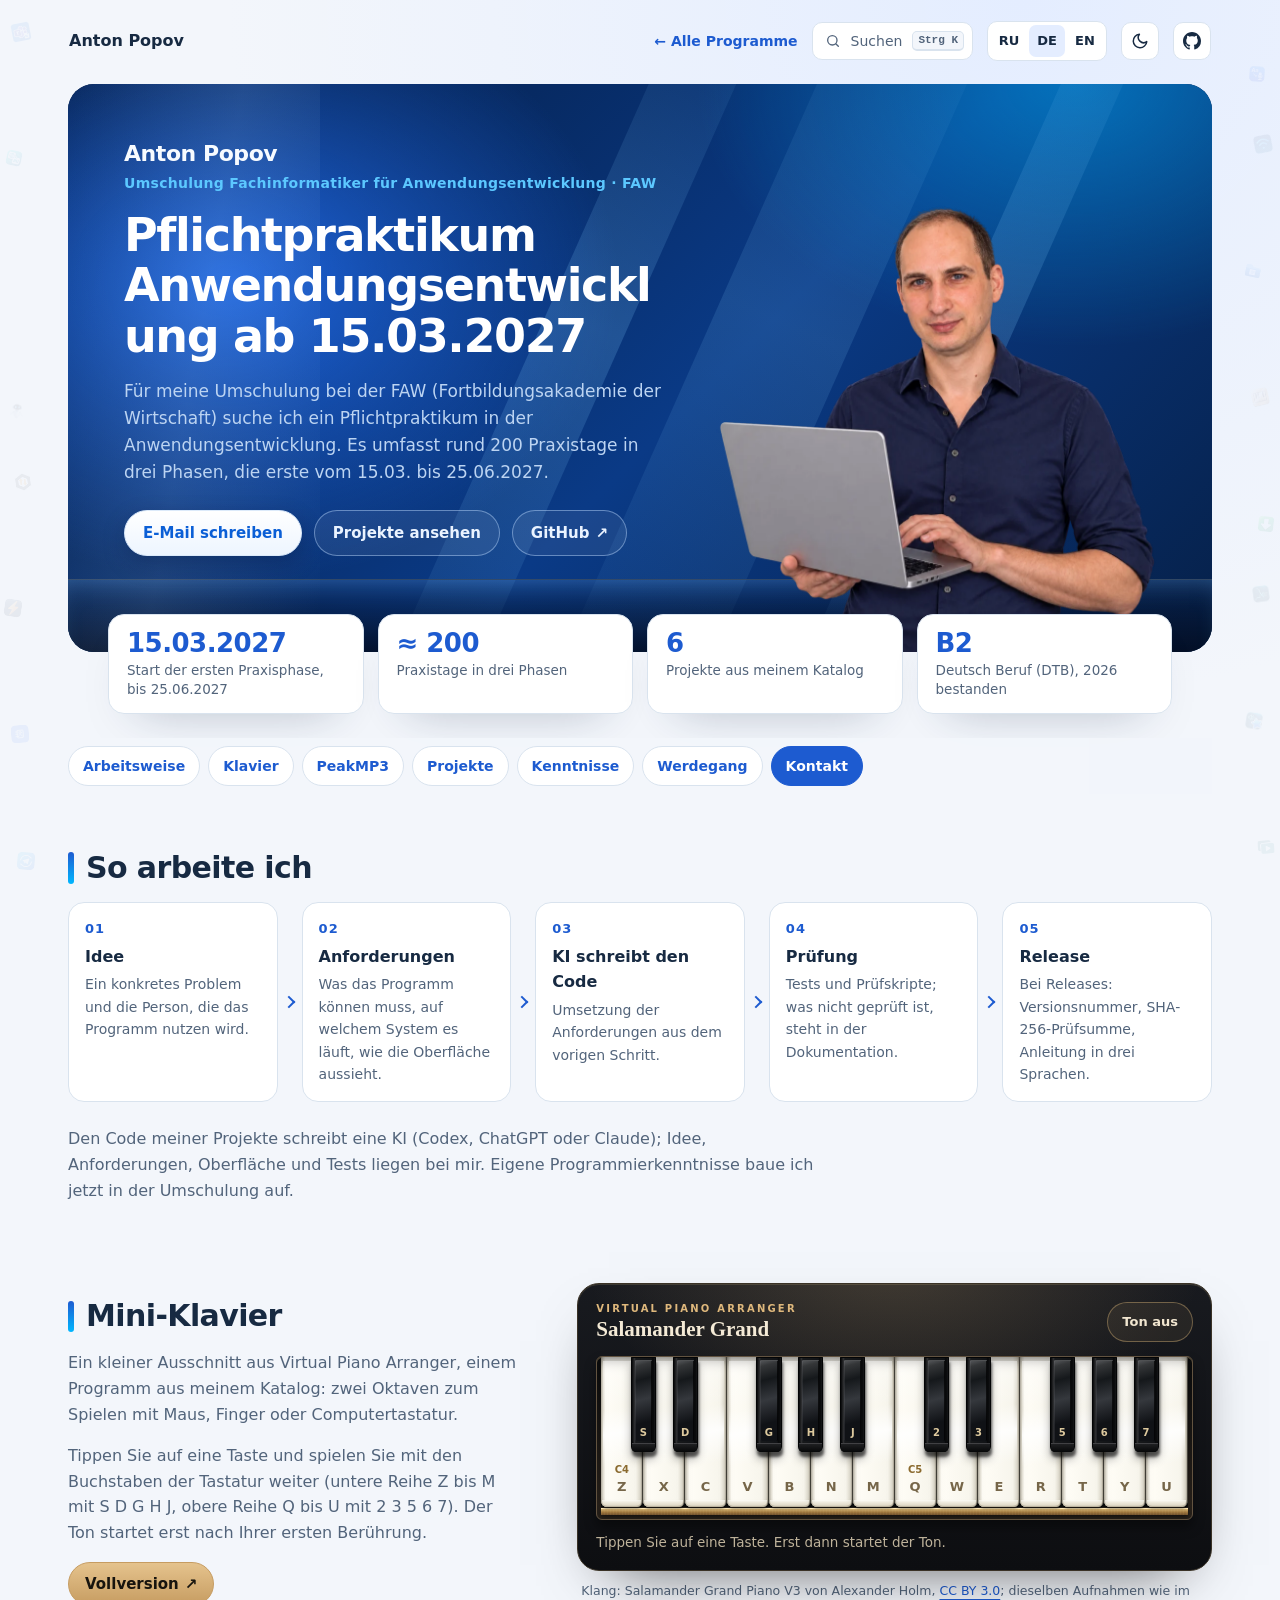
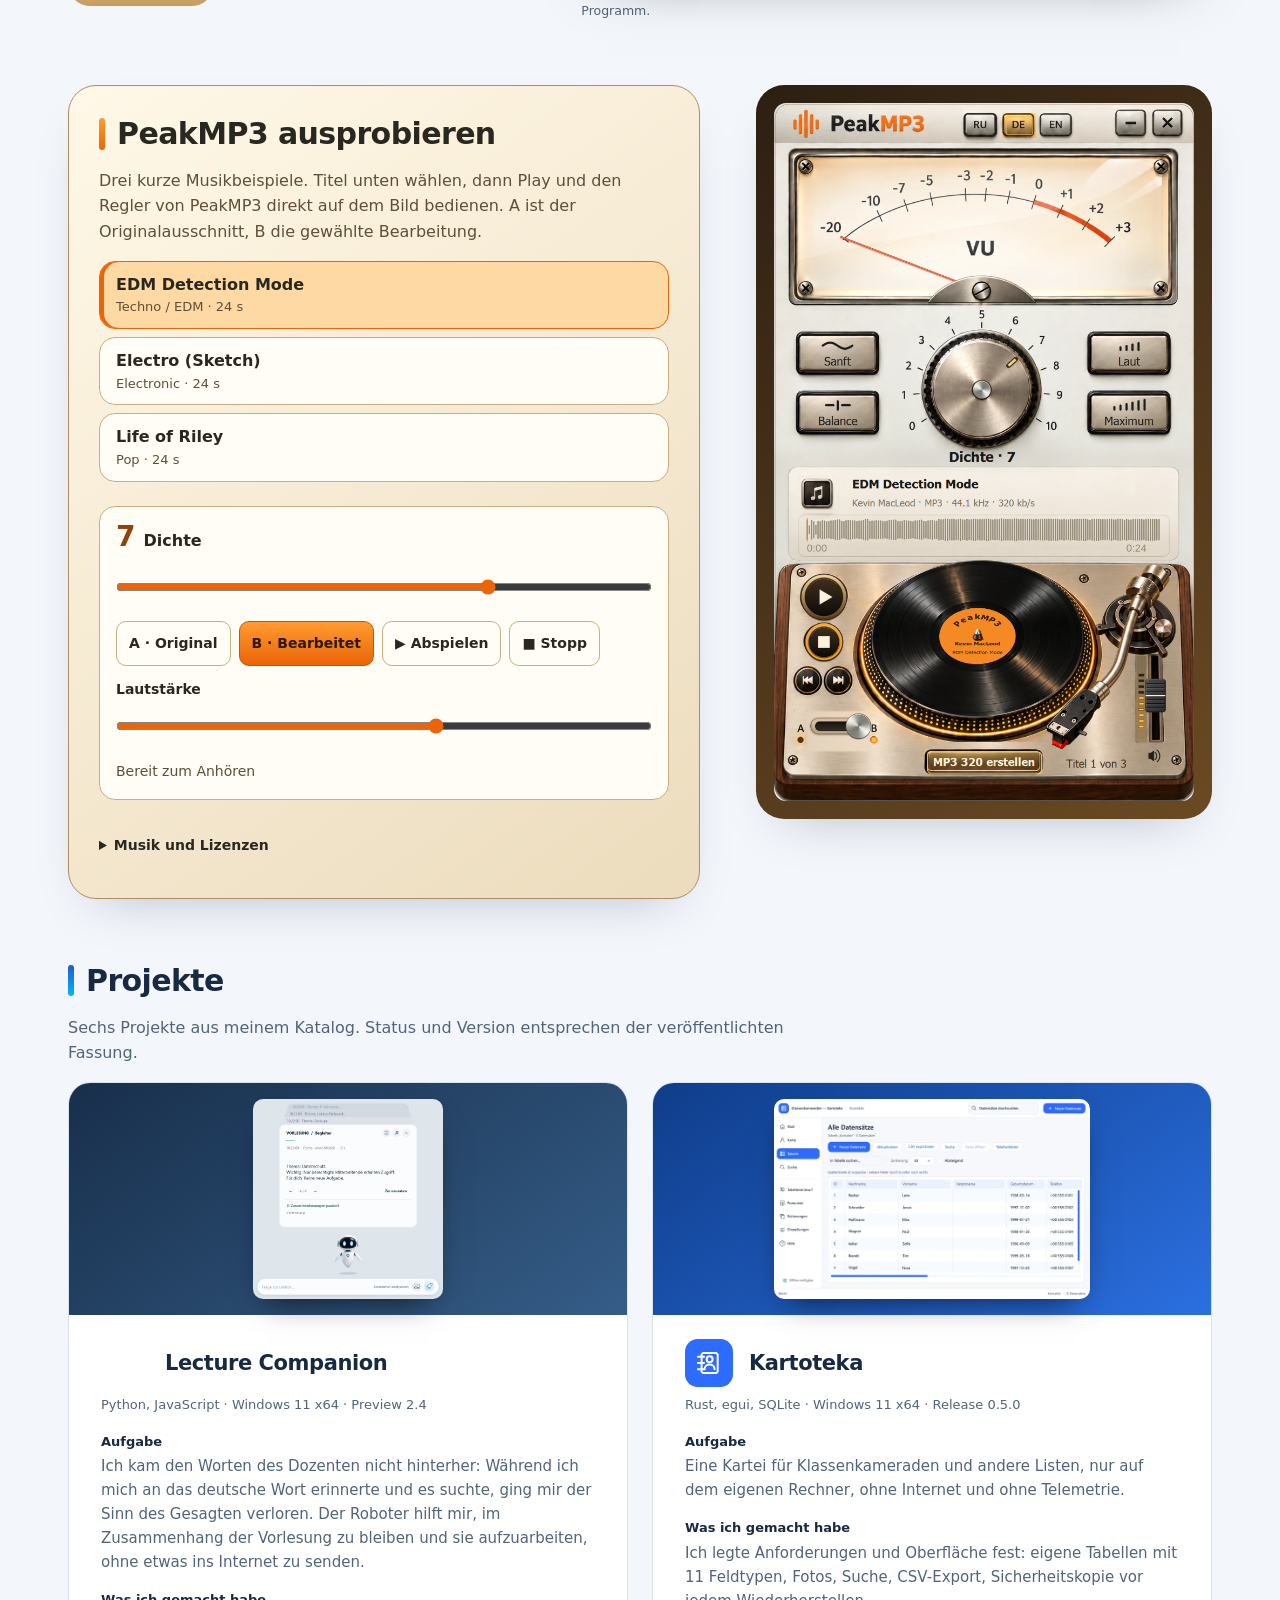
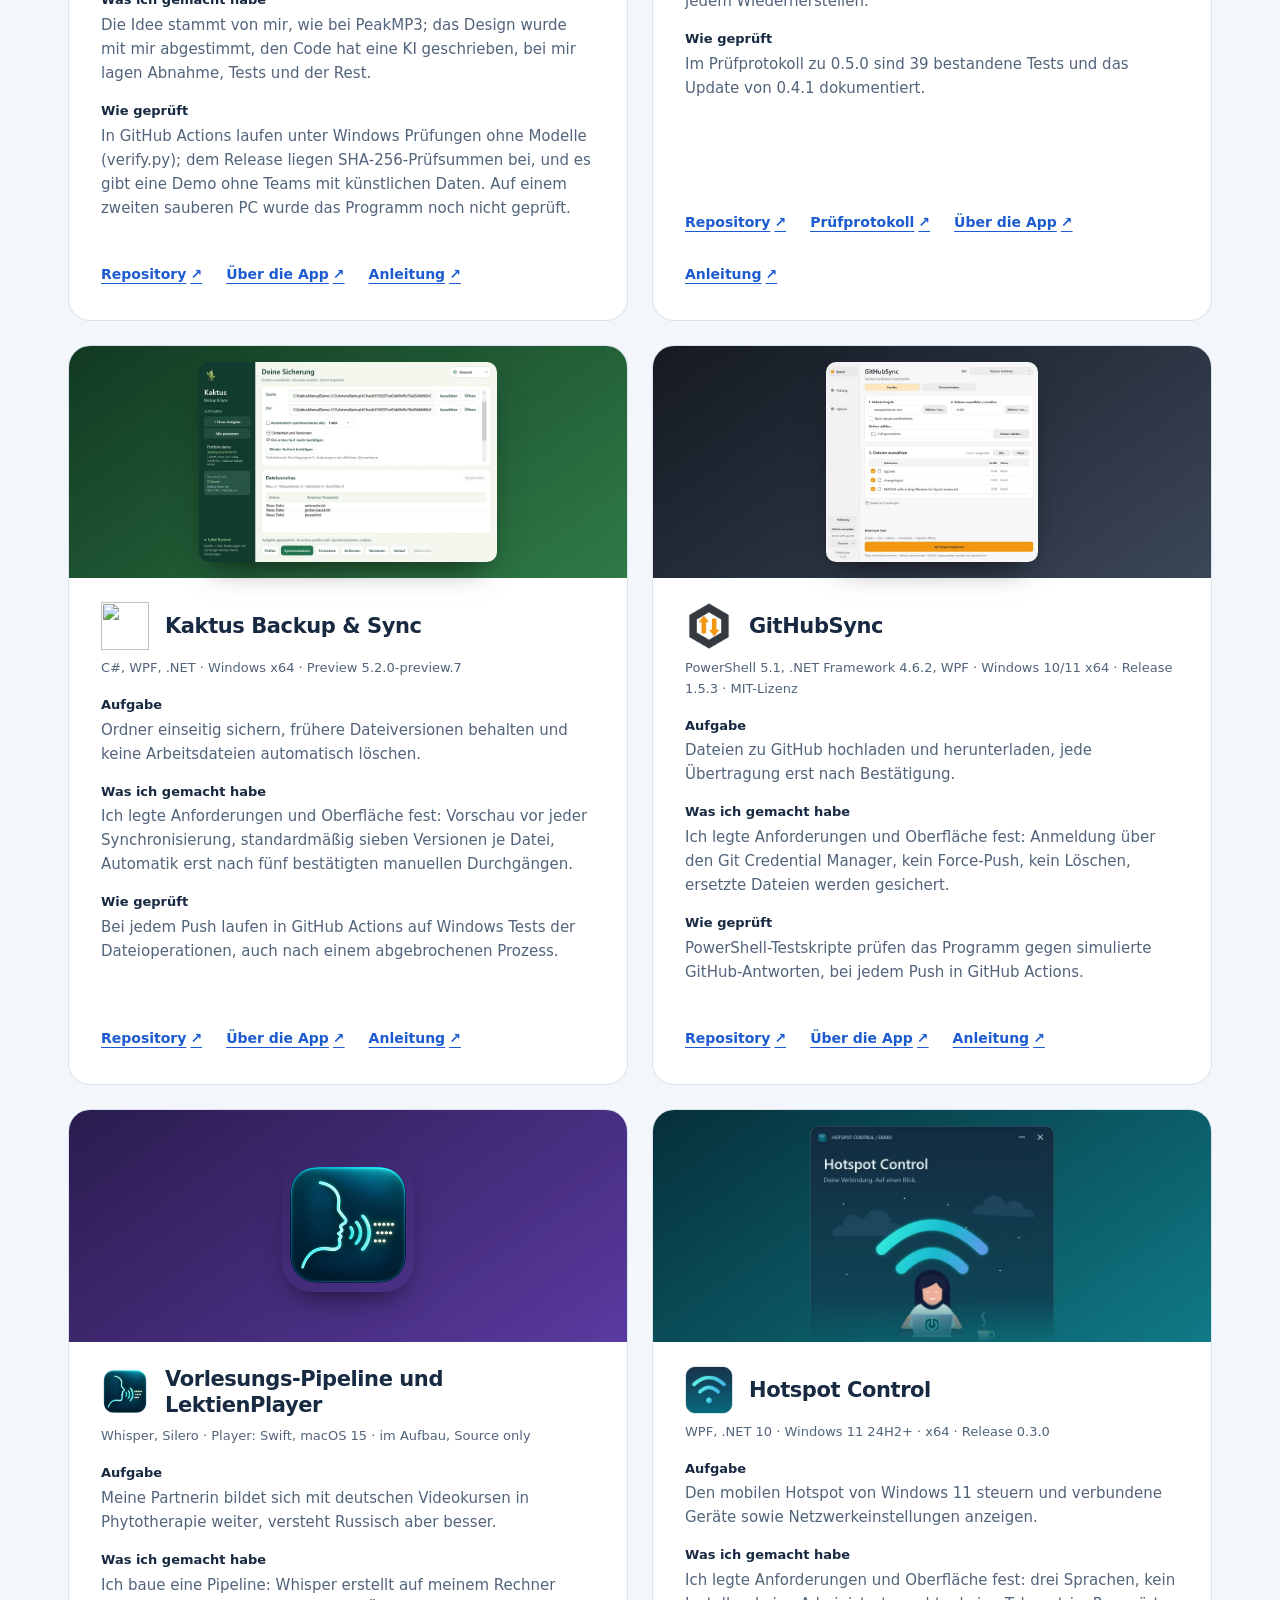
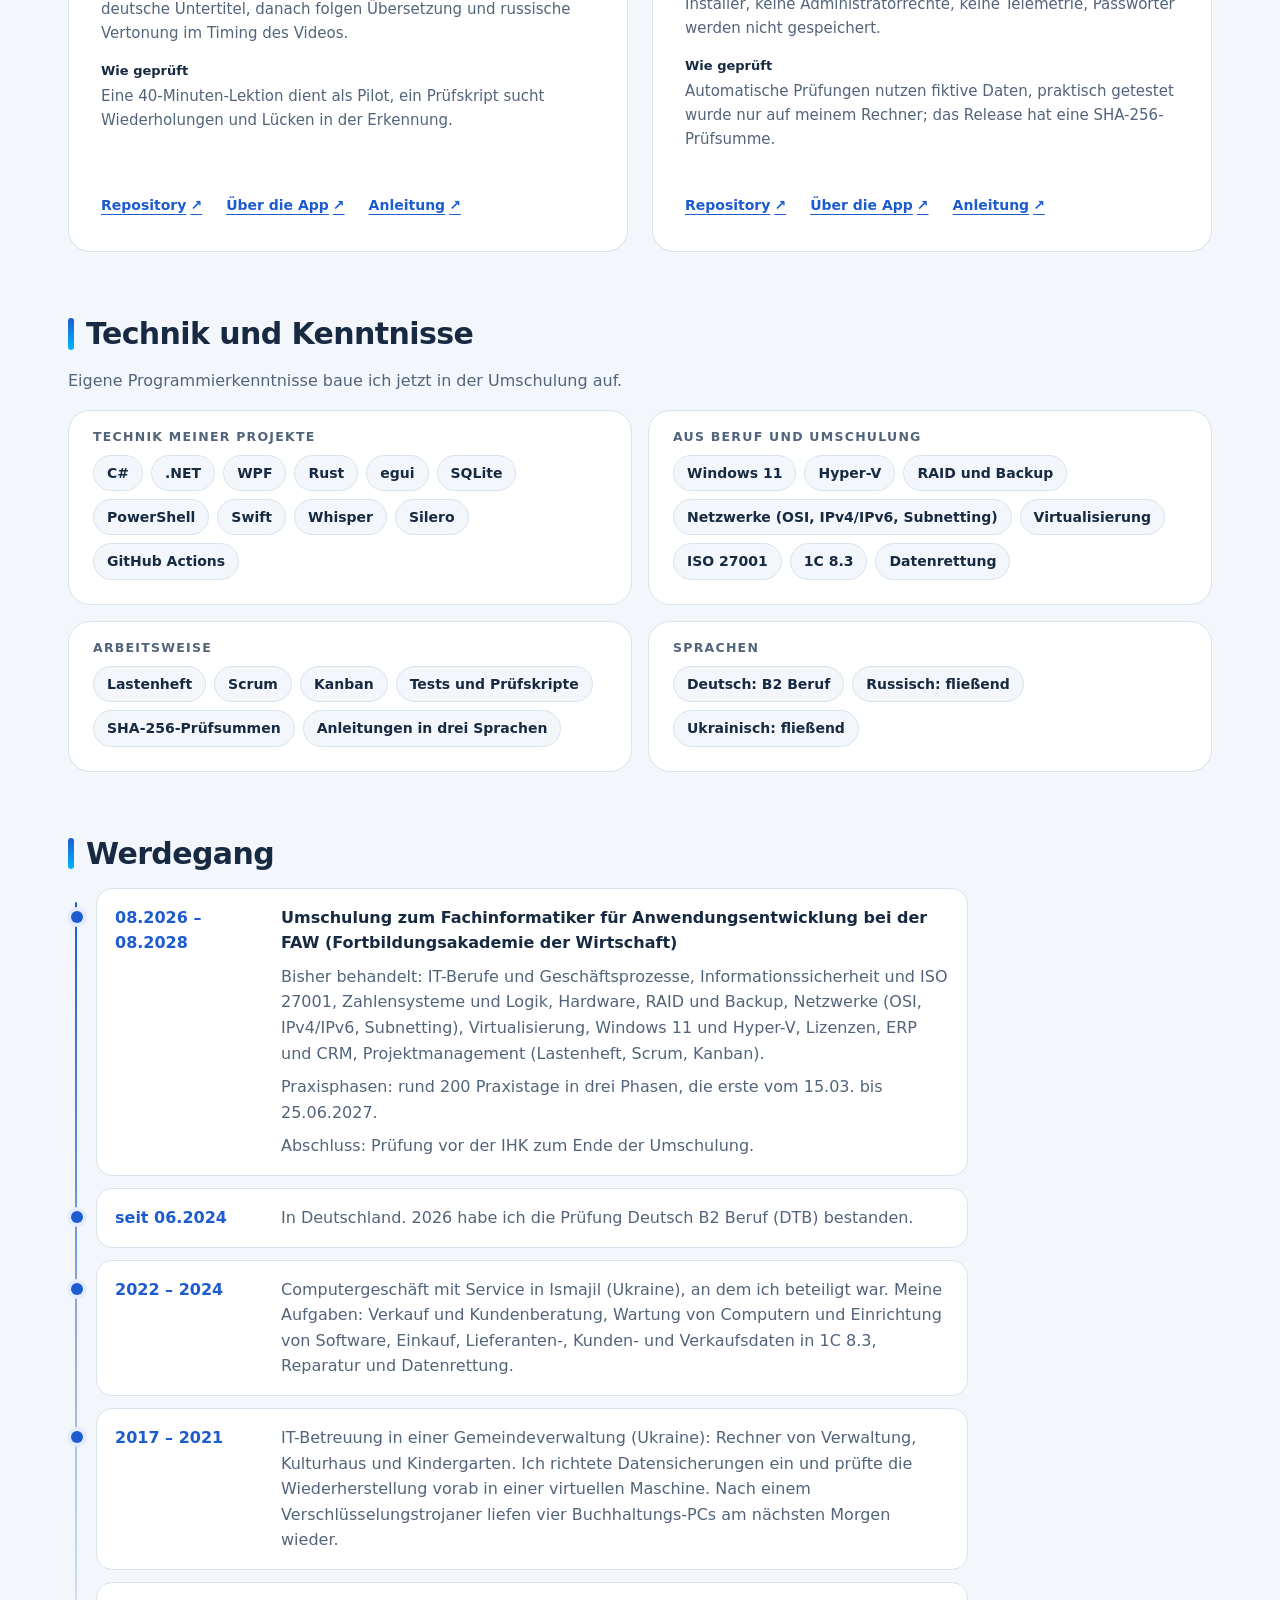
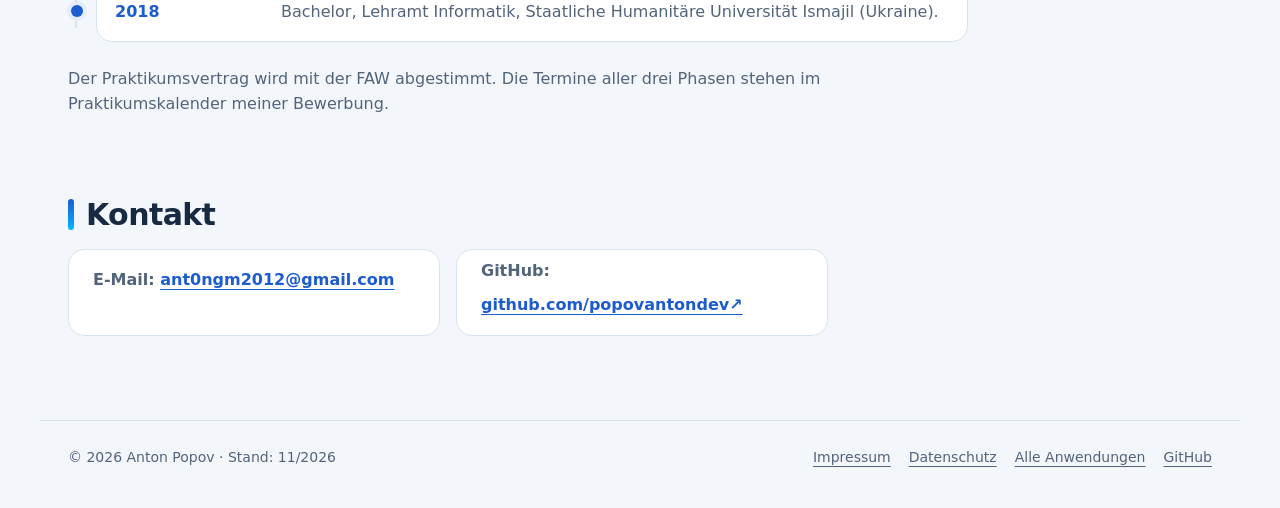
==== about-de.html @ f8d5a759 "about: PeakMP3 demo exports the current clip, corners match the window Create MP3 downloads the proc" ====
<!doctype html>
<html lang="de">
<head>
<meta charset="utf-8">
<meta name="viewport" content="width=device-width,initial-scale=1">
<meta name="robots" content="noindex, nofollow">
<meta name="description" content="Anton Popov, Umschulung zum Fachinformatiker für Anwendungsentwicklung bei der FAW. Pflichtpraktikum ab 15.03.2027 gesucht. Arbeitsweise, sechs Projekte, Werdegang und Kontakt.">
<meta name="theme-color" content="#f3f6fb" media="(prefers-color-scheme: light)">
<meta name="theme-color" content="#0c131b" media="(prefers-color-scheme: dark)">
<title>Anton Popov — Über mich</title>
<script src="assets/kit/kit-theme.js"></script>
<link rel="stylesheet" href="assets/kit/kit.css?v=2026.11.06-2">
<link rel="stylesheet" href="assets/about.css?v=ab-2026.11.06-5">
<link rel="stylesheet" href="assets/about-piano/piano.css?v=ab-2026.11.06-1">
<script src="assets/kit/programs.js?v=2026.11.06-2" defer></script>
<script src="assets/kit/kit.js?v=2026.11.06-2" defer></script>
</head>
<body class="ppk-page">
<a class="ppk-skip" href="#main">Zum Inhalt</a>
<div class="ppk-nav-wrap" id="ppk-nav-wrap">
  <nav class="ppk-nav" aria-label="Hauptnavigation">
    <a class="ppk-brand" href="about-de.html"><span>Anton Popov</span></a>
    <span class="ppk-spacer"></span>
    <a class="ppk-back" href="index.html">← Alle Programme</a>
    <button class="ppk-search-btn" type="button" data-ppk-open-search aria-label="Programme durchsuchen"><span>Suchen</span><kbd>Strg K</kbd></button>
    <div class="ppk-langs"><a href="about-ru.html" lang="ru" hreflang="ru">RU</a><a href="about-de.html" lang="de" hreflang="de" aria-current="page">DE</a><a href="about.html" lang="en" hreflang="en">EN</a></div>
    <button class="ppk-icon-btn ppk-theme-btn" type="button" data-ppk-theme aria-label="Farbschema wechseln"></button>
    <a class="ppk-icon-btn ppk-gh-btn" href="https://github.com/popovantondev" aria-label="GitHub"></a>
  </nav>
</div>

<main class="ppk-shell" id="main">
<section class="ab-hero" id="top">
  <div class="ab-scene" aria-hidden="true"><i class="ab-ray ab-ray-1"></i><i class="ab-ray ab-ray-2"></i><i class="ab-ray ab-ray-3"></i><i class="ab-glass"></i></div>
  <div class="ab-hero-grid">
    <div class="ab-hero-copy">
      <p class="ab-name">Anton Popov</p>
      <p class="ab-role">Umschulung Fachinformatiker für Anwendungsentwicklung · FAW</p>
      <h1>Pflichtpraktikum Anwendungsentwicklung ab 15.03.2027</h1>
      <p class="ab-lead">Für meine Umschulung bei der FAW (Fortbildungsakademie der Wirtschaft) suche ich ein Pflichtpraktikum in der Anwendungsentwicklung. Es umfasst rund 200 Praxistage in drei Phasen, die erste vom 15.03. bis 25.06.2027.</p>
      <div class="ab-actions">
        <a class="ab-btn ab-btn-primary" href="mailto:ant0ngm2012@gmail.com">E-Mail schreiben</a>
        <a class="ab-btn ab-btn-ghost" href="#projects">Projekte ansehen</a>
        <a class="ab-btn ab-btn-ghost" href="https://github.com/popovantondev">GitHub <span aria-hidden="true">↗</span></a>
      </div>
    </div>
    <img class="ab-portrait" src="assets/about/portrait-cutout.webp" width="900" height="916" decoding="async" alt="Anton Popov mit Laptop in der Hand">
  </div>
</section>

<ul class="ab-facts ppk-reveal" aria-label="Auf einen Blick"><li><b>15.03.2027</b><span>Start der ersten Praxisphase, bis 25.06.2027</span></li><li><b>≈ 200</b><span>Praxistage in drei Phasen</span></li><li><b>6</b><span>Projekte aus meinem Katalog</span></li><li><b>B2</b><span>Deutsch Beruf (DTB), 2026 bestanden</span></li></ul>
<nav class="ab-jump" aria-label="Auf dieser Seite"><a href="#how">Arbeitsweise</a><a href="#piano">Klavier</a><a href="#demo">PeakMP3</a><a href="#projects">Projekte</a><a href="#skills">Kenntnisse</a><a href="#path">Werdegang</a><a href="#contact">Kontakt</a></nav>

<section class="block ppk-reveal" id="how">
  <h2>So arbeite ich</h2>
  <ol class="flow">
    <li class="flow-step"><strong>Idee</strong><span>Ein konkretes Problem und die Person, die das Programm nutzen wird.</span></li><li class="flow-step"><strong>Anforderungen</strong><span>Was das Programm können muss, auf welchem System es läuft, wie die Oberfläche aussieht.</span></li><li class="flow-step"><strong>KI schreibt den Code</strong><span>Umsetzung der Anforderungen aus dem vorigen Schritt.</span></li><li class="flow-step"><strong>Prüfung</strong><span>Tests und Prüfskripte; was nicht geprüft ist, steht in der Dokumentation.</span></li><li class="flow-step"><strong>Release</strong><span>Bei Releases: Versionsnummer, SHA-256-Prüfsumme, Anleitung in drei Sprachen.</span></li>
  </ol>
  <p>Den Code meiner Projekte schreibt eine KI (Codex, ChatGPT oder Claude); Idee, Anforderungen, Oberfläche und Tests liegen bei mir. Eigene Programmierkenntnisse baue ich jetzt in der Umschulung auf.</p>
</section>

<section class="block ab-piano ppk-reveal" id="piano" data-lang="de">
  <div class="ab-piano-copy">
    <h2>Mini-Klavier</h2>
    <p>Ein kleiner Ausschnitt aus Virtual Piano Arranger, einem Programm aus meinem Katalog: zwei Oktaven zum Spielen mit Maus, Finger oder Computertastatur.</p>
    <p class="pk-hint">Tippen Sie auf eine Taste und spielen Sie mit den Buchstaben der Tastatur weiter (untere Reihe Z bis M mit S D G H J, obere Reihe Q bis U mit 2 3 5 6 7). Der Ton startet erst nach Ihrer ersten Berührung.</p>
    <a class="pk-link" href="https://popovantondev.github.io/VirtualPianoArranger/play-de.html">Vollversion <span aria-hidden="true">↗</span></a>
  </div>
  <div class="ab-piano-stage">
    <div class="pk-studio">
      <div class="pk-head">
        <div class="pk-titles"><span class="pk-eyebrow">Virtual Piano Arranger</span><span class="pk-name">Salamander Grand</span></div>
        <div class="pk-tools"><span class="pk-tag">Tastatur aktiv</span><button class="pk-mute" type="button" >Ton aus</button></div>
      </div>
      <div class="pk-bed" id="mini-piano"><img class="pk-static" src="assets/about-piano/piano-static.svg" width="708" height="163" alt="Zwei Oktaven einer Klaviertastatur"></div>
      <p class="pk-status" role="status"></p>
      <noscript><p class="pk-status">Das Mini-Klavier braucht JavaScript. Die Vollversion läuft auf der Seite von Virtual Piano Arranger.</p></noscript>
    </div>
    <p class="pk-credit">Klang: Salamander Grand Piano V3 von Alexander Holm, <a href="https://creativecommons.org/licenses/by/3.0/">CC BY 3.0</a>; dieselben Aufnahmen wie im Programm.</p>
  </div>
  <script type="application/json" id="piano-strings">{"notes": ["C", "Cis", "D", "Dis", "E", "F", "Fis", "G", "Gis", "A", "Ais", "H"], "aria": "Mini-Klavier, zwei Oktaven von C4 bis H5", "loading": "Klavierklang wird geladen…", "ready": "Klavierklang geladen", "error": "Klavierklang nicht geladen, es klingt ein einfacher Ton.", "mute": "Ton aus", "unmute": "Ton an", "silent": "Ton ist aus.", "idle": "Tippen Sie auf eine Taste. Erst dann startet der Ton.", "armed": "Tastatur aktiv"}</script>
</section>

<section class="block peak-demo-block ppk-reveal" id="demo" data-lang="de">
  <div class="peak-copy">
    <h2>PeakMP3 ausprobieren</h2>
    <p>Drei kurze Musikbeispiele. Titel unten wählen, dann Play und den Regler von PeakMP3 direkt auf dem Bild bedienen. A ist der Originalausschnitt, B die gewählte Bearbeitung.</p>
    <div class="peak-tracks">
        <button class="peak-track" type="button" data-track="techno" aria-pressed="true"><strong>EDM Detection Mode</strong><small>Techno / EDM · 24 s</small></button>
        <button class="peak-track" type="button" data-track="electronic" aria-pressed="false"><strong>Electro (Sketch)</strong><small>Electronic · 24 s</small></button>
        <button class="peak-track" type="button" data-track="pop" aria-pressed="false"><strong>Life of Riley</strong><small>Pop · 24 s</small></button>
    </div>
    <div class="peak-controls">
      <label class="peak-readout"><output id="density-number" for="density-range">7</output><span>Dichte</span></label>
      <input id="density-range" type="range" min="0" max="10" value="7" aria-label="Dichte">
      <div class="peak-toolbar">
        <button type="button" data-compare="a" aria-pressed="false">A · Original</button>
        <button type="button" data-compare="b" aria-pressed="true">B · Bearbeitet</button>
        <button type="button" id="demo-play" aria-pressed="false">▶ Abspielen</button>
        <button type="button" id="demo-stop">■ Stopp</button>
      </div>
      <label class="peak-volume"><span>Lautstärke</span><input id="demo-volume" type="range" min="0" max="100" value="60" aria-label="Lautstärke"></label>
      <p class="peak-status" id="demo-state" role="status">Bereit zum Anhören</p>
    </div>
    <details class="peak-credits">
      <summary>Musik und Lizenzen</summary>
      <ul>
          <li><a href="https://incompetech.com/music/royalty-free/index.html?isrc=USUAN1500026">EDM Detection Mode</a> — Kevin MacLeod (incompetech.com), <a href="https://creativecommons.org/licenses/by/4.0/">CC BY 4.0</a>.</li>
          <li><a href="https://incompetech.com/music/royalty-free/index.html?isrc=USUAN1100390">Electro (Sketch)</a> — Kevin MacLeod (incompetech.com), <a href="https://creativecommons.org/licenses/by/4.0/">CC BY 4.0</a>.</li>
          <li><a href="https://incompetech.com/music/royalty-free/index.html?isrc=USUAN1400054">Life of Riley</a> — Kevin MacLeod (incompetech.com), <a href="https://creativecommons.org/licenses/by/4.0/">CC BY 4.0</a>.</li>
      </ul>
      <p>24 Sekunden lange Ausschnitte, vorab bearbeitet mit PeakMP3 0.16.0. Im Browser wird nichts bearbeitet.</p>
    </details>
    <noscript><p>Die Demo braucht JavaScript. Sie läuft auch auf der <a href="https://popovantondev.github.io/PeakMP3/index.html#demo">Seite von PeakMP3 <span aria-hidden="true">↗</span></a>.</p></noscript>
  </div>
  <div class="peak-device">
    <canvas id="peak-demo" width="778" height="1293" tabindex="0" role="img" aria-label="PeakMP3 mit Plattenspieler: Regler, Presets, A/B, Wiedergabe und Lautstärke lassen sich bedienen."></canvas>
  </div>
  <audio id="demo-audio" preload="none"></audio>
  <script type="application/json" id="demo-strings">{"loading": "Beispiel wird geladen…", "ready": "Bereit zum Anhören", "error": "Beispiel konnte nicht geladen werden. Erneut versuchen.", "play": "Abspielen", "pause": "Pause", "stop": "Stopp", "save": "MP3 erstellen", "presets": ["Sanft", "Balance", "Laut", "Maximum"]}</script>
</section>

<section class="block" id="projects">
  <h2 class="ppk-reveal">Projekte</h2>
  <p class="ppk-reveal">Sechs Projekte aus meinem Katalog. Status und Version entsprechen der veröffentlichten Fassung.</p>
  <div class="cases">
    <article class="case ppk-reveal" id="LectureCompanion">
      <div class="case-shot shot-lc"><img class="shot-img shot-fit" src="assets/about/lecturecompanion-de.webp" width="648" height="682" alt="Fenster von Lecture Companion mit künstlichen Daten" loading="lazy" decoding="async"></div>
      <div class="case-body">
        <div class="case-head">
          <img class="case-icon" src="assets/app-icons/LectureCompanion.png" width="64" height="64" alt="" decoding="async" loading="lazy">
          <h3>Lecture Companion</h3>
        </div>
        <p class="case-meta">Python, JavaScript · Windows 11 x64 · Preview 2.4</p>
        <dl class="case-parts">
        <dt>Aufgabe</dt>
        <dd>Ich kam den Worten des Dozenten nicht hinterher: Während ich mich an das deutsche Wort erinnerte und es suchte, ging mir der Sinn des Gesagten verloren. Der Roboter hilft mir, im Zusammenhang der Vorlesung zu bleiben und sie aufzuarbeiten, ohne etwas ins Internet zu senden.</dd>
        <dt>Was ich gemacht habe</dt>
        <dd>Die Idee stammt von mir, wie bei PeakMP3; das Design wurde mit mir abgestimmt, den Code hat eine KI geschrieben, bei mir lagen Abnahme, Tests und der Rest.</dd>
        <dt>Wie geprüft</dt>
        <dd>In GitHub Actions laufen unter Windows Prüfungen ohne Modelle (verify.py); dem Release liegen SHA-256-Prüfsummen bei, und es gibt eine Demo ohne Teams mit künstlichen Daten. Auf einem zweiten sauberen PC wurde das Programm noch nicht geprüft.</dd>
      </dl>
        <p class="case-links">
        <a href="https://github.com/popovantondev/LectureCompanion">Repository <span aria-hidden="true">↗</span></a>
        <a href="https://popovantondev.github.io/LectureCompanion/index.html">Über die App <span aria-hidden="true">↗</span></a>
        <a href="https://popovantondev.github.io/LectureCompanion/Guide-de.html">Anleitung <span aria-hidden="true">↗</span></a>
      </p>
      </div>
    </article>
    <article class="case ppk-reveal" id="Kartoteka">
      <div class="case-shot shot-kart"><img class="shot-img" src="assets/about/kartoteka-de.webp" width="720" height="455" alt="Fenster von Kartoteka" loading="lazy" decoding="async"></div>
      <div class="case-body">
        <div class="case-head">
          <img class="case-icon" src="assets/app-icons/Kartoteka.svg" width="64" height="64" alt="" decoding="async" loading="lazy">
          <h3>Kartoteka</h3>
        </div>
        <p class="case-meta">Rust, egui, SQLite · Windows 11 x64 · Release 0.5.0</p>
        <dl class="case-parts">
        <dt>Aufgabe</dt>
        <dd>Eine Kartei für Klassenkameraden und andere Listen, nur auf dem eigenen Rechner, ohne Internet und ohne Telemetrie.</dd>
        <dt>Was ich gemacht habe</dt>
        <dd>Ich legte Anforderungen und Oberfläche fest: eigene Tabellen mit 11 Feldtypen, Fotos, Suche, CSV-Export, Sicherheitskopie vor jedem Wiederherstellen.</dd>
        <dt>Wie geprüft</dt>
        <dd>Im Prüfprotokoll zu 0.5.0 sind 39 bestandene Tests und das Update von 0.4.1 dokumentiert.</dd>
      </dl>
        <p class="case-links">
        <a href="https://github.com/popovantondev/Kartoteka">Repository <span aria-hidden="true">↗</span></a>
        <a href="https://github.com/popovantondev/Kartoteka/blob/main/RELEASE-CHECKS.md">Prüfprotokoll <span aria-hidden="true">↗</span></a>
        <a href="https://popovantondev.github.io/Kartoteka/index.html">Über die App <span aria-hidden="true">↗</span></a>
        <a href="https://popovantondev.github.io/Kartoteka/Guide-de.html">Anleitung <span aria-hidden="true">↗</span></a>
      </p>
      </div>
    </article>
    <article class="case ppk-reveal" id="Kaktus-Backup-Sync">
      <div class="case-shot shot-kaktus"><img class="shot-img" src="assets/about/kaktus-de.webp" width="720" height="483" alt="Fenster von Kaktus Backup &amp; Sync" loading="lazy" decoding="async"></div>
      <div class="case-body">
        <div class="case-head">
          <img class="case-icon" src="assets/app-icons/Kaktus-Backup-Sync.png" width="64" height="64" alt="" decoding="async" loading="lazy">
          <h3>Kaktus Backup &amp; Sync</h3>
        </div>
        <p class="case-meta">C#, WPF, .NET · Windows x64 · Preview 5.2.0-preview.7</p>
        <dl class="case-parts">
        <dt>Aufgabe</dt>
        <dd>Ordner einseitig sichern, frühere Dateiversionen behalten und keine Arbeitsdateien automatisch löschen.</dd>
        <dt>Was ich gemacht habe</dt>
        <dd>Ich legte Anforderungen und Oberfläche fest: Vorschau vor jeder Synchronisierung, standardmäßig sieben Versionen je Datei, Automatik erst nach fünf bestätigten manuellen Durchgängen.</dd>
        <dt>Wie geprüft</dt>
        <dd>Bei jedem Push laufen in GitHub Actions auf Windows Tests der Dateioperationen, auch nach einem abgebrochenen Prozess.</dd>
      </dl>
        <p class="case-links">
        <a href="https://github.com/popovantondev/Kaktus-Backup-Sync">Repository <span aria-hidden="true">↗</span></a>
        <a href="https://popovantondev.github.io/Kaktus-Backup-Sync/index.html">Über die App <span aria-hidden="true">↗</span></a>
        <a href="https://popovantondev.github.io/Kaktus-Backup-Sync/Guide-de.html">Anleitung <span aria-hidden="true">↗</span></a>
      </p>
      </div>
    </article>
    <article class="case ppk-reveal" id="GitHubSync">
      <div class="case-shot shot-ghs"><img class="shot-img" src="assets/about/githubsync-de.webp" width="600" height="564" alt="Fenster von GitHubSync" loading="lazy" decoding="async"></div>
      <div class="case-body">
        <div class="case-head">
          <img class="case-icon" src="assets/app-icons/GitHubSync.png" width="64" height="64" alt="" decoding="async" loading="lazy">
          <h3>GitHubSync</h3>
        </div>
        <p class="case-meta">PowerShell 5.1, .NET Framework 4.6.2, WPF · Windows 10/11 x64 · Release 1.5.3 · MIT-Lizenz</p>
        <dl class="case-parts">
        <dt>Aufgabe</dt>
        <dd>Dateien zu GitHub hochladen und herunterladen, jede Übertragung erst nach Bestätigung.</dd>
        <dt>Was ich gemacht habe</dt>
        <dd>Ich legte Anforderungen und Oberfläche fest: Anmeldung über den Git Credential Manager, kein Force-Push, kein Löschen, ersetzte Dateien werden gesichert.</dd>
        <dt>Wie geprüft</dt>
        <dd>PowerShell-Testskripte prüfen das Programm gegen simulierte GitHub-Antworten, bei jedem Push in GitHub Actions.</dd>
      </dl>
        <p class="case-links">
        <a href="https://github.com/popovantondev/GitHubSync">Repository <span aria-hidden="true">↗</span></a>
        <a href="https://popovantondev.github.io/GitHubSync/index.html">Über die App <span aria-hidden="true">↗</span></a>
        <a href="https://popovantondev.github.io/GitHubSync/Guide-de.html">Anleitung <span aria-hidden="true">↗</span></a>
      </p>
      </div>
    </article>
    <article class="case ppk-reveal" id="LektienPlayer">
      <div class="case-shot shot-lekt"><img class="shot-img shot-icon" src="assets/about/lektien-icon.webp" width="256" height="256" alt="" loading="lazy" decoding="async"></div>
      <div class="case-body">
        <div class="case-head">
          <img class="case-icon" src="assets/icons/lektien-player.png" width="64" height="64" alt="" decoding="async" loading="lazy">
          <h3>Vorlesungs-Pipeline und LektienPlayer</h3>
        </div>
        <p class="case-meta">Whisper, Silero · Player: Swift, macOS 15 · im Aufbau, Source only</p>
        <dl class="case-parts">
        <dt>Aufgabe</dt>
        <dd>Meine Partnerin bildet sich mit deutschen Videokursen in Phytotherapie weiter, versteht Russisch aber besser.</dd>
        <dt>Was ich gemacht habe</dt>
        <dd>Ich baue eine Pipeline: Whisper erstellt auf meinem Rechner deutsche Untertitel, danach folgen Übersetzung und russische Vertonung im Timing des Videos.</dd>
        <dt>Wie geprüft</dt>
        <dd>Eine 40-Minuten-Lektion dient als Pilot, ein Prüfskript sucht Wiederholungen und Lücken in der Erkennung.</dd>
      </dl>
        <p class="case-links">
        <a href="https://github.com/popovantondev/LektienPlayer">Repository <span aria-hidden="true">↗</span></a>
        <a href="https://popovantondev.github.io/LektienPlayer/index.html">Über die App <span aria-hidden="true">↗</span></a>
        <a href="https://popovantondev.github.io/LektienPlayer/Guide-de.html">Anleitung <span aria-hidden="true">↗</span></a>
      </p>
      </div>
    </article>
    <article class="case ppk-reveal" id="HotspotControl">
      <div class="case-shot shot-hot"><img class="shot-img" src="assets/about/hotspot-de.webp" width="520" height="462" alt="Fenster von Hotspot Control" loading="lazy" decoding="async"></div>
      <div class="case-body">
        <div class="case-head">
          <img class="case-icon" src="assets/app-icons/HotspotControl.ico" width="64" height="64" alt="" decoding="async" loading="lazy">
          <h3>Hotspot Control</h3>
        </div>
        <p class="case-meta">WPF, .NET 10 · Windows 11 24H2+ · x64 · Release 0.3.0</p>
        <dl class="case-parts">
        <dt>Aufgabe</dt>
        <dd>Den mobilen Hotspot von Windows 11 steuern und verbundene Geräte sowie Netzwerkeinstellungen anzeigen.</dd>
        <dt>Was ich gemacht habe</dt>
        <dd>Ich legte Anforderungen und Oberfläche fest: drei Sprachen, kein Installer, keine Administratorrechte, keine Telemetrie, Passwörter werden nicht gespeichert.</dd>
        <dt>Wie geprüft</dt>
        <dd>Automatische Prüfungen nutzen fiktive Daten, praktisch getestet wurde nur auf meinem Rechner; das Release hat eine SHA-256-Prüfsumme.</dd>
      </dl>
        <p class="case-links">
        <a href="https://github.com/popovantondev/HotspotControl">Repository <span aria-hidden="true">↗</span></a>
        <a href="https://popovantondev.github.io/HotspotControl/index.html">Über die App <span aria-hidden="true">↗</span></a>
        <a href="https://popovantondev.github.io/HotspotControl/Guide-de.html">Anleitung <span aria-hidden="true">↗</span></a>
      </p>
      </div>
    </article>
  </div>
</section>

<section class="block ppk-reveal" id="skills">
  <h2>Technik und Kenntnisse</h2>
  <p>Eigene Programmierkenntnisse baue ich jetzt in der Umschulung auf.</p>
  <div class="chip-groups">
    <div class="chip-group"><h3>Technik meiner Projekte</h3><ul class="chips"><li>C#</li><li>.NET</li><li>WPF</li><li>Rust</li><li>egui</li><li>SQLite</li><li>PowerShell</li><li>Swift</li><li>Whisper</li><li>Silero</li><li>GitHub Actions</li></ul></div><div class="chip-group"><h3>Aus Beruf und Umschulung</h3><ul class="chips"><li>Windows 11</li><li>Hyper-V</li><li>RAID und Backup</li><li>Netzwerke (OSI, IPv4/IPv6, Subnetting)</li><li>Virtualisierung</li><li>ISO 27001</li><li>1C 8.3</li><li>Datenrettung</li></ul></div><div class="chip-group"><h3>Arbeitsweise</h3><ul class="chips"><li>Lastenheft</li><li>Scrum</li><li>Kanban</li><li>Tests und Prüfskripte</li><li>SHA-256-Prüfsummen</li><li>Anleitungen in drei Sprachen</li></ul></div><div class="chip-group"><h3>Sprachen</h3><ul class="chips chips-lang"><li>Deutsch: B2 Beruf</li><li>Russisch: fließend</li><li>Ukrainisch: fließend</li></ul></div>
  </div>
</section>

<section class="block ppk-reveal" id="path">
  <h2>Werdegang</h2>
  <ol class="timeline">
    <li>
      <time datetime="2026-08">08.2026 – 08.2028</time>
      <div>
        <p><strong>Umschulung zum Fachinformatiker für Anwendungsentwicklung bei der FAW (Fortbildungsakademie der Wirtschaft)</strong></p>
        <p>Bisher behandelt: IT-Berufe und Geschäftsprozesse, Informationssicherheit und ISO 27001, Zahlensysteme und Logik, Hardware, RAID und Backup, Netzwerke (OSI, IPv4/IPv6, Subnetting), Virtualisierung, Windows 11 und Hyper-V, Lizenzen, ERP und CRM, Projektmanagement (Lastenheft, Scrum, Kanban).</p>
        <p>Praxisphasen: rund 200 Praxistage in drei Phasen, die erste vom 15.03. bis 25.06.2027.</p>
        <p>Abschluss: Prüfung vor der IHK zum Ende der Umschulung.</p>
      </div>
    </li>
    <li>
      <time datetime="2024-06">seit 06.2024</time>
      <p>In Deutschland. 2026 habe ich die Prüfung Deutsch B2 Beruf (DTB) bestanden.</p>
    </li>
    <li>
      <time datetime="2022">2022 – 2024</time>
      <p>Computergeschäft mit Service in Ismajil (Ukraine), an dem ich beteiligt war. Meine Aufgaben: Verkauf und Kundenberatung, Wartung von Computern und Einrichtung von Software, Einkauf, Lieferanten-, Kunden- und Verkaufsdaten in 1C 8.3, Reparatur und Datenrettung.</p>
    </li>
    <li>
      <time datetime="2017">2017 – 2021</time>
      <p>IT-Betreuung in einer Gemeindeverwaltung (Ukraine): Rechner von Verwaltung, Kulturhaus und Kindergarten. Ich richtete Datensicherungen ein und prüfte die Wiederherstellung vorab in einer virtuellen Maschine. Nach einem Verschlüsselungstrojaner liefen vier Buchhaltungs-PCs am nächsten Morgen wieder.</p>
    </li>
    <li>
      <time datetime="2018">2018</time>
      <p>Bachelor, Lehramt Informatik, Staatliche Humanitäre Universität Ismajil (Ukraine).</p>
    </li>
  </ol>
  <p class="ab-path-note">Der Praktikumsvertrag wird mit der FAW abgestimmt. Die Termine aller drei Phasen stehen im Praktikumskalender meiner Bewerbung.</p>
</section>

<section class="block ppk-reveal" id="contact">
  <h2>Kontakt</h2>
  <ul class="contact">
    <li>E-Mail: <a href="mailto:ant0ngm2012@gmail.com">ant0ngm2012@gmail.com</a></li><li>GitHub: <a href="https://github.com/popovantondev">github.com/popovantondev <span aria-hidden="true">↗</span></a></li>
  </ul>
</section>
</main>

<footer class="ppk-footer">
  <span>© 2026 Anton Popov · Stand: 11/2026</span>
  <nav aria-label="Weitere Seiten"><a href="impressum.html">Impressum</a><a href="datenschutz.html">Datenschutz</a><a href="index.html">Alle Anwendungen</a><a href="https://github.com/popovantondev">GitHub</a></nav>
</footer>
<script src="assets/about-motion.js?v=ab-2026.11.06-3" defer></script>
<script src="assets/peak-demo.js?v=ab-2026.11.06-4" defer></script>
<script src="assets/about-piano/piano.js" defer></script>
</body>
</html>
---- assets/kit/kit.css ----
/* popovantondev shared kit: tokens, header, search palette, components, footer.
   Everything is prefixed ppk-. Pages set their accent in their own CSS (see demo.html).
   Kit tokens have zero specificity (:where), so any page rule overrides them regardless of load order. */

/* ---------- tokens ---------- */
:where(:root){color-scheme:light;
  --ppk-bg:#f3f6fb;--ppk-panel:#ffffff;--ppk-ink:#172a42;--ppk-muted:#52647b;--ppk-line:#d9e3ee;
  --ppk-accent:#0f6f7c;--ppk-accent-ink:#ffffff;--ppk-tint:#e2f2f3;--ppk-hero:#0c3a45;--ppk-hero-end:#1b6b78;
  --ppk-glass:rgba(255,255,255,.76);--ppk-term:#0f1b26;--ppk-term-ink:#d6e4ef;--ppk-term-ps:#7fd4dc;--ppk-term-ok:#6ee787;--ppk-term-dim:#8fa3b6;
  --ppk-ok:#15803d;--ppk-ok-bg:#dcfce7;--ppk-ok-fg:#166534;--ppk-warn-bg:#fef3c7;--ppk-warn-fg:#92400e;
  --ppk-focus:#1a5fd0;--ppk-shadow:0 22px 50px -30px rgba(22,43,72,.35);
  --ppk-radius-s:8px;--ppk-radius-m:12px;--ppk-radius-l:20px;--ppk-radius-pill:999px;
  --ppk-font:system-ui,-apple-system,"Segoe UI",sans-serif;--ppk-mono:ui-monospace,"Cascadia Code",Consolas,monospace;--ppk-shell:1200px}
:where([data-theme="dark"]){color-scheme:dark;
  --ppk-bg:#0c131b;--ppk-panel:#131d28;--ppk-ink:#e5edf5;--ppk-muted:#9badbf;--ppk-line:#233142;
  --ppk-accent:#3cc1cc;--ppk-accent-ink:#03262b;--ppk-tint:#11343a;--ppk-hero:#082a32;--ppk-hero-end:#145a65;
  --ppk-glass:rgba(19,29,40,.76);--ppk-term:#070d13;--ppk-term-ink:#d6e4ef;--ppk-term-ps:#7fd4dc;--ppk-term-ok:#6ee787;--ppk-term-dim:#8fa3b6;
  --ppk-ok:#4ade80;--ppk-ok-bg:#14532d;--ppk-ok-fg:#bbf7d0;--ppk-warn-bg:#78350f;--ppk-warn-fg:#fde68a;
  --ppk-focus:#7ab8ff;--ppk-shadow:0 22px 50px -30px rgba(0,0,0,.7)}
@media (prefers-color-scheme:dark){:where(:root:not([data-theme])){color-scheme:dark;
  --ppk-bg:#0c131b;--ppk-panel:#131d28;--ppk-ink:#e5edf5;--ppk-muted:#9badbf;--ppk-line:#233142;
  --ppk-accent:#3cc1cc;--ppk-accent-ink:#03262b;--ppk-tint:#11343a;--ppk-hero:#082a32;--ppk-hero-end:#145a65;
  --ppk-glass:rgba(19,29,40,.76);--ppk-term:#070d13;--ppk-term-ink:#d6e4ef;--ppk-term-ps:#7fd4dc;--ppk-term-ok:#6ee787;--ppk-term-dim:#8fa3b6;
  --ppk-ok:#4ade80;--ppk-ok-bg:#14532d;--ppk-ok-fg:#bbf7d0;--ppk-warn-bg:#78350f;--ppk-warn-fg:#fde68a;
  --ppk-focus:#7ab8ff;--ppk-shadow:0 22px 50px -30px rgba(0,0,0,.7)}}

/* ---------- base (only inside pages that opt in with class ppk-page on body) ---------- */
.ppk-page{margin:0;background:radial-gradient(ellipse at 80% 0,var(--ppk-tint),transparent 55%),var(--ppk-bg);background-attachment:fixed;color:var(--ppk-ink);font:16px/1.6 var(--ppk-font);transition:background-color .3s,color .3s}
.ppk-page *,.ppk-page *::before,.ppk-page *::after{box-sizing:border-box}
:where(.ppk-page a){color:var(--ppk-accent);text-underline-offset:4px}
:where(.ppk-page img){max-width:100%;height:auto}
:where(.ppk-page button){font:inherit;color:inherit}
.ppk-page :focus-visible,.ppk-overlay :focus-visible,.ppk-nav-wrap :focus-visible,.ppk-footer :focus-visible{outline:3px solid var(--ppk-focus);outline-offset:3px}
:where(.ppk-page h1),.ppk-title{font-size:clamp(34px,4.6vw,58px);line-height:1.05;letter-spacing:-.035em;margin:14px 0 18px}
:where(.ppk-page h2),.ppk-h2{font-size:clamp(22px,2.4vw,28px);line-height:1.25;letter-spacing:-.01em;margin:0 0 6px}
.ppk-page [hidden],.ppk-overlay[hidden]{display:none!important}
.ppk-shell{max-width:var(--ppk-shell);margin:0 auto;padding:0 28px}
.ppk-section{margin:56px 0;position:relative}
.ppk-sub{color:var(--ppk-muted);margin:0 0 22px}
.ppk-sr-only{position:absolute!important;width:1px;height:1px;margin:-1px;padding:0;overflow:hidden;clip:rect(0 0 0 0);white-space:nowrap;border:0}
.ppk-skip{position:absolute;left:12px;top:-60px;z-index:200;background:var(--ppk-panel);color:var(--ppk-ink);border:2px solid var(--ppk-focus);border-radius:var(--ppk-radius-m);padding:8px 14px;font-weight:700;text-decoration:none}
.ppk-skip:focus{top:12px}
html.ppk-lock{overflow:hidden}

/* ---------- icons (CSS masks, work without JS and without inline SVG) ---------- */
.ppk-search-btn::before,.ppk-gh-btn::before,.ppk-theme-btn::before,.ppk-btn-gh::before{content:"";flex:none;background:currentColor;-webkit-mask:var(--ppk-ico) center/contain no-repeat;mask:var(--ppk-ico) center/contain no-repeat}
.ppk-search-btn::before{--ppk-ico:url("data:image/svg+xml,%3Csvg xmlns='http://www.w3.org/2000/svg' viewBox='0 0 24 24' fill='none' stroke='black' stroke-width='2' stroke-linecap='round'%3E%3Ccircle cx='11' cy='11' r='7'/%3E%3Cpath d='m20 20-3.5-3.5'/%3E%3C/svg%3E");width:16px;height:16px}
.ppk-gh-btn::before,.ppk-btn-gh::before{--ppk-ico:url("data:image/svg+xml,%3Csvg xmlns='http://www.w3.org/2000/svg' viewBox='0 0 16 16'%3E%3Cpath d='M8 0C3.58 0 0 3.58 0 8c0 3.54 2.29 6.53 5.47 7.59.4.07.55-.17.55-.38 0-.19-.01-.82-.01-1.49-2.01.37-2.53-.49-2.69-.94-.09-.23-.48-.94-.82-1.13-.28-.15-.68-.52-.01-.53.63-.01 1.08.58 1.23.82.72 1.21 1.87.87 2.33.66.07-.52.28-.87.51-1.07-1.78-.2-3.64-.89-3.64-3.95 0-.87.31-1.59.82-2.15-.08-.2-.36-1.02.08-2.12 0 0 .67-.21 2.2.82.64-.18 1.32-.27 2-.27.68 0 1.36.09 2 .27 1.53-1.04 2.2-.82 2.2-.82.44 1.1.16 1.92.08 2.12.51.56.82 1.27.82 2.15 0 3.07-1.87 3.75-3.65 3.95.29.25.54.73.54 1.48 0 1.07-.01 1.93-.01 2.2 0 .21.15.46.55.38A8.013 8.013 0 0 0 16 8c0-4.42-3.58-8-8-8z'/%3E%3C/svg%3E");width:18px;height:18px}
.ppk-theme-btn::before{--ppk-ico:url("data:image/svg+xml,%3Csvg xmlns='http://www.w3.org/2000/svg' viewBox='0 0 24 24' fill='none' stroke='black' stroke-width='2' stroke-linecap='round' stroke-linejoin='round'%3E%3Cpath d='M21 12.8A9 9 0 1 1 11.2 3a7 7 0 0 0 9.8 9.8z'/%3E%3C/svg%3E");width:18px;height:18px}
:root[data-theme="dark"] .ppk-theme-btn::before{--ppk-ico:url("data:image/svg+xml,%3Csvg xmlns='http://www.w3.org/2000/svg' viewBox='0 0 24 24' fill='none' stroke='black' stroke-width='2' stroke-linecap='round'%3E%3Ccircle cx='12' cy='12' r='4.5'/%3E%3Cpath d='M12 2v2M12 20v2M4.9 4.9l1.4 1.4M17.7 17.7l1.4 1.4M2 12h2M20 12h2M4.9 19.1l1.4-1.4M17.7 6.3l1.4-1.4'/%3E%3C/svg%3E")}
@media (prefers-color-scheme:dark){:root:not([data-theme]) .ppk-theme-btn::before{--ppk-ico:url("data:image/svg+xml,%3Csvg xmlns='http://www.w3.org/2000/svg' viewBox='0 0 24 24' fill='none' stroke='black' stroke-width='2' stroke-linecap='round'%3E%3Ccircle cx='12' cy='12' r='4.5'/%3E%3Cpath d='M12 2v2M12 20v2M4.9 4.9l1.4 1.4M17.7 17.7l1.4 1.4M2 12h2M20 12h2M4.9 19.1l1.4-1.4M17.7 6.3l1.4-1.4'/%3E%3C/svg%3E")}}
.ppk-search-btn:has(svg)::before,.ppk-icon-btn:has(svg)::before,.ppk-btn-gh:has(svg)::before{display:none}

/* ---------- header: static markup, JS only improves it ---------- */
.ppk-nav-wrap{position:sticky;top:0;z-index:40;padding:10px 0 0}
.ppk-nav-wrap.ppk-floating{padding-inline:8px}
.ppk-nav{position:relative;isolation:isolate;max-width:var(--ppk-shell);margin:0 auto;display:flex;align-items:center;gap:14px;padding:10px 28px;border:1px solid transparent;border-radius:0;font:14px/1.3 var(--ppk-font);color:var(--ppk-ink);transition:border-color .25s,border-radius .25s}
/* Glass pill is a separate layer: the header jump to the pill changes layout once, the glass, blur and shadow only fade in (opacity), so scrolling past the threshold stays cheap. */
.ppk-nav::before{content:"";position:absolute;inset:-1px;z-index:-1;border-radius:inherit;background:var(--ppk-glass);-webkit-backdrop-filter:blur(14px) saturate(1.4);backdrop-filter:blur(14px) saturate(1.4);box-shadow:0 10px 30px -18px rgba(0,0,0,.35);opacity:0;pointer-events:none;transition:opacity .25s}
.ppk-nav *,.ppk-nav *::before,.ppk-nav *::after{box-sizing:border-box}
.ppk-floating .ppk-nav{max-width:980px;padding:8px 10px 8px 16px;border-color:var(--ppk-line);border-radius:var(--ppk-radius-pill)}
.ppk-floating .ppk-nav::before{opacity:1}
.ppk-brand{display:flex;align-items:center;gap:10px;min-width:0;font-size:16px;font-weight:750;color:var(--ppk-ink);text-decoration:none;white-space:nowrap}
.ppk-brand img{width:34px;height:34px;flex:none;border-radius:9px}
.ppk-brand span{overflow:hidden;text-overflow:ellipsis;padding:3px 4px 3px 0;margin:-3px -4px -3px 0}
.ppk-spacer{flex:1}
.ppk-back{display:inline-flex;align-items:center;min-height:38px;font-size:14px;font-weight:650;color:var(--ppk-accent);text-decoration:none;white-space:nowrap}
.ppk-back:hover{text-decoration:underline;text-underline-offset:4px}
.ppk-search-btn{display:none;align-items:center;gap:10px;min-height:38px;padding:6px 8px 6px 12px;border:1px solid var(--ppk-line);border-radius:10px;background:var(--ppk-panel);color:var(--ppk-muted);font:inherit;font-size:14px;cursor:pointer;transition:border-color .2s}
.ppk-search-btn:hover{border-color:var(--ppk-accent)}
html.ppk-js .ppk-search-btn{display:flex}
.ppk-search-btn kbd,.ppk-kbd{font:600 11px/1 var(--ppk-mono);border:1px solid var(--ppk-line);border-bottom-width:2px;border-radius:5px;padding:3px 5px;color:var(--ppk-muted);background:var(--ppk-bg)}
.ppk-langs{display:flex;gap:2px;padding:3px;border:1px solid var(--ppk-line);border-radius:10px;background:var(--ppk-panel)}
.ppk-langs a{display:grid;place-items:center;min-width:36px;min-height:32px;border-radius:7px;color:var(--ppk-ink);font-size:13px;font-weight:700;text-decoration:none}
.ppk-langs a:hover{background:var(--ppk-bg)}
.ppk-langs a[aria-current]{background:var(--ppk-tint);color:var(--ppk-ink)}
.ppk-icon-btn{display:grid;place-items:center;width:38px;height:38px;padding:0;border:1px solid var(--ppk-line);border-radius:10px;background:var(--ppk-panel);color:var(--ppk-ink);text-decoration:none;cursor:pointer;transition:border-color .2s}
.ppk-icon-btn:hover{border-color:var(--ppk-accent)}
.ppk-icon-btn svg{width:18px;height:18px}
html:not(.ppk-js) .ppk-theme-btn{display:none}

/* ---------- hero parts ---------- */
.ppk-hero{display:grid;grid-template-columns:minmax(0,1fr) minmax(0,1.05fr);gap:40px;align-items:center;margin:34px 0 10px}
.ppk-hero>*{min-width:0}
.ppk-pill{display:inline-flex;align-items:center;gap:8px;max-width:100%;padding:4px 12px 4px 4px;border:1px solid var(--ppk-line);border-radius:var(--ppk-radius-pill);background:var(--ppk-panel);color:var(--ppk-ink);font-size:13px;text-decoration:none;transition:border-color .2s,transform .2s}
.ppk-pill:hover{border-color:var(--ppk-accent);transform:translateY(-1px)}
.ppk-pill .ppk-new{flex:none;background:var(--ppk-accent);color:var(--ppk-accent-ink);border-radius:var(--ppk-radius-pill);padding:2px 8px;font-weight:800;font-size:11px;letter-spacing:.04em}
.ppk-pill .ppk-more{color:var(--ppk-accent);font-weight:650;white-space:nowrap}
.ppk-lead{margin:0 0 18px;color:var(--ppk-muted);font-size:19px}
.ppk-status{display:inline-block;padding:4px 10px;border-radius:var(--ppk-radius-s);background:var(--ppk-tint);color:var(--ppk-accent);font-size:14px;font-weight:700}
.ppk-actions{display:flex;flex-wrap:wrap;align-items:center;gap:10px;margin:22px 0 14px}
.ppk-btn{display:inline-flex;align-items:center;gap:10px;min-height:46px;padding:10px 16px;border:1px solid var(--ppk-line);border-radius:11px;background:var(--ppk-panel);color:var(--ppk-accent);font-size:15px;font-weight:700;text-decoration:none;cursor:pointer;transition:transform .15s,box-shadow .2s,border-color .2s}
.ppk-btn:hover{transform:translateY(-1px);box-shadow:0 8px 20px -12px rgba(0,0,0,.35);border-color:var(--ppk-accent)}
.ppk-btn-primary{background:var(--ppk-accent);border-color:var(--ppk-accent);color:var(--ppk-accent-ink)}
.ppk-btn-gh{color:var(--ppk-ink)}
.ppk-chip{display:inline-flex;align-items:center;gap:6px;padding:1px 7px;border:1px solid var(--ppk-line);border-radius:7px;background:var(--ppk-bg);color:var(--ppk-muted);font-size:12px;font-weight:600}
.ppk-dot{display:inline-block;width:9px;height:9px;border-radius:50%;background:var(--ppk-accent)}
.ppk-requirements{margin:0;padding-left:14px;border-left:3px solid var(--ppk-line);color:var(--ppk-muted);font-size:14px}
.ppk-requirements strong{display:block;color:var(--ppk-ink)}
.ppk-preview{position:relative;margin:0;overflow:hidden;border:1px solid var(--ppk-line);border-radius:22px;background:var(--ppk-panel);box-shadow:var(--ppk-shadow)}
.ppk-stage{display:grid;place-items:center;padding:18px;background:linear-gradient(145deg,var(--ppk-hero),var(--ppk-hero-end))}
.ppk-stage img{display:block;width:auto;max-height:470px;filter:drop-shadow(0 8px 18px rgba(0,0,0,.25))}
.ppk-preview figcaption{padding:12px 18px;color:var(--ppk-muted);font-size:14px}

/* ---------- bento ---------- */
.ppk-bento{display:grid;grid-template-columns:repeat(3,minmax(0,1fr));gap:16px}
.ppk-tile{position:relative;min-width:0;overflow:hidden;padding:22px;border:1px solid var(--ppk-line);border-radius:var(--ppk-radius-l);background:var(--ppk-panel)}
.ppk-tile h3{margin:0 0 4px;font-size:18px}
.ppk-tile p{margin:0 0 14px;color:var(--ppk-muted);font-size:15px}
.ppk-wide{grid-column:span 2}
.ppk-term{min-height:178px;overflow:hidden;padding:14px 16px;border-radius:14px;background:var(--ppk-term);color:var(--ppk-term-ink);font:13.5px/1.75 var(--ppk-mono)}
.ppk-term-bar{display:flex;gap:6px;margin-bottom:10px}
.ppk-term-bar i{width:10px;height:10px;border-radius:50%;background:#4a586a}
.ppk-term-out>div{overflow-wrap:anywhere}
.ppk-term .ppk-ps{color:var(--ppk-term-ps)}
.ppk-term .ppk-ok{color:var(--ppk-term-ok)}
.ppk-term .ppk-dim{color:var(--ppk-term-dim)}
.ppk-cursor{display:inline-block;width:8px;height:1.05em;background:var(--ppk-term-ink);vertical-align:-2px;animation:ppk-blink 1s steps(1) infinite}
@keyframes ppk-blink{50%{opacity:0}}
.ppk-chips{display:flex;flex-wrap:wrap;gap:8px}
.ppk-chips span{padding:6px 12px;border:1px solid var(--ppk-line);border-radius:var(--ppk-radius-pill);background:var(--ppk-bg);font-size:14px;font-weight:600;transition:transform .2s,border-color .2s}
.ppk-chips span:hover{transform:translateY(-2px);border-color:var(--ppk-accent)}
.ppk-live{display:inline-flex;align-items:center;gap:8px;color:var(--ppk-ok);font-size:15px;font-weight:700}
.ppk-live::before{content:"";width:10px;height:10px;border-radius:50%;background:var(--ppk-ok);box-shadow:0 0 0 0 rgba(22,163,74,.55);animation:ppk-pulse 2s infinite}
@keyframes ppk-pulse{70%{box-shadow:0 0 0 10px rgba(22,163,74,0)}100%{box-shadow:0 0 0 0 rgba(22,163,74,0)}}
.ppk-checks{display:grid;gap:8px;margin:0;padding:0;list-style:none;font-size:15px}
.ppk-checks li::before{content:"\2713";margin-right:8px;color:var(--ppk-ok);font-weight:800}

/* ---------- steps ---------- */
.ppk-process{padding:26px;border:1px solid var(--ppk-line);border-radius:18px;background:var(--ppk-panel)}
.ppk-flow{display:grid;grid-template-columns:repeat(3,minmax(0,1fr));gap:12px;margin:14px 0 0;padding:0;list-style:none;counter-reset:ppk-step}
.ppk-flow li{padding:14px 16px;border:1px solid var(--ppk-line);border-radius:var(--ppk-radius-m);background:var(--ppk-bg)}
.ppk-flow li::before{counter-increment:ppk-step;content:counter(ppk-step,decimal-leading-zero);display:block;color:var(--ppk-accent);font-size:14px;font-weight:700}

/* ---------- tabs and program cards ---------- */
.ppk-tabs{display:inline-flex;flex-wrap:wrap;gap:4px;padding:4px;border:1px solid var(--ppk-line);border-radius:14px;background:var(--ppk-panel)}
.ppk-tabs button{padding:8px 14px;min-height:38px;border:0;border-radius:10px;background:transparent;color:var(--ppk-muted);font-size:14px;font-weight:650;cursor:pointer;transition:background-color .2s,color .2s}
.ppk-tabs button:hover{color:var(--ppk-ink)}
.ppk-tabs button[aria-selected="true"]{background:var(--ppk-accent);color:var(--ppk-accent-ink)}
.ppk-app-grid{display:grid;grid-template-columns:repeat(auto-fill,minmax(230px,1fr));gap:12px;margin-top:16px}
.ppk-app-card{display:flex;align-items:flex-start;gap:12px;padding:14px;border:1px solid var(--ppk-line);border-radius:14px;background:var(--ppk-panel);color:var(--ppk-ink);text-decoration:none;animation:ppk-fade .35s ease both;transition:border-color .2s,transform .2s}
.ppk-app-card:hover{border-color:var(--ppk-accent);transform:translateY(-2px)}
.ppk-app-card img{flex:none;width:36px;height:36px;border-radius:9px}
.ppk-app-card b{display:block;font-size:15px}
.ppk-app-card small{display:block;color:var(--ppk-muted);font-size:13px;line-height:1.4}
@keyframes ppk-fade{from{opacity:0;transform:translateY(6px)}}

/* ---------- demo frame ---------- */
.ppk-demo{overflow:hidden;border:1px solid var(--ppk-line);border-radius:var(--ppk-radius-l);background:var(--ppk-panel);box-shadow:var(--ppk-shadow)}
.ppk-demo-head{display:flex;flex-wrap:wrap;align-items:center;gap:10px;padding:12px 16px;border-bottom:1px solid var(--ppk-line);font-weight:700}
.ppk-demo-label{margin-left:auto;padding:3px 10px;border-radius:var(--ppk-radius-pill);background:var(--ppk-warn-bg);color:var(--ppk-warn-fg);font-size:13px;font-weight:700}
.ppk-demo-body{display:grid;grid-template-columns:220px minmax(0,1fr);min-height:250px}
.ppk-demo-side{display:grid;align-content:start;gap:10px;padding:16px;border-right:1px solid var(--ppk-line);font-size:14px}
.ppk-field{padding:8px 10px;border:1px solid var(--ppk-line);border-radius:10px;background:var(--ppk-bg)}
.ppk-field small{display:block;color:var(--ppk-muted)}
.ppk-demo-main{min-width:0;padding:16px}
.ppk-rows{display:grid;gap:6px;margin:0 0 12px;padding:0;list-style:none}
.ppk-rows li{display:grid;grid-template-columns:minmax(0,1fr) auto;gap:10px;align-items:center;padding:8px 12px;border:1px solid var(--ppk-line);border-radius:10px;font-size:14px;animation:ppk-fade .3s ease both}
.ppk-rows li>:first-child{overflow-wrap:anywhere}
.ppk-badge{padding:2px 8px;border-radius:6px;background:var(--ppk-tint);color:var(--ppk-ink);font-size:12px;font-weight:700}
.ppk-badge-ok{background:var(--ppk-ok-bg);color:var(--ppk-ok-fg)}
.ppk-badge-warn{background:var(--ppk-warn-bg);color:var(--ppk-warn-fg)}
.ppk-progress{height:8px;margin:10px 0;overflow:hidden;border:1px solid var(--ppk-line);border-radius:99px;background:var(--ppk-bg)}
.ppk-progress i{display:block;width:0;height:100%;background:var(--ppk-accent);transition:width .25s linear}
.ppk-demo-empty{padding:24px 0;color:var(--ppk-muted);font-size:14px}
.ppk-demo-done{color:var(--ppk-ok);font-weight:700}

/* ---------- search palette (built by kit.js) ---------- */
.ppk-overlay{position:fixed;inset:0;z-index:100;display:grid;place-items:start center;padding:12vh 16px 16px;background:rgba(8,15,24,.55);-webkit-backdrop-filter:blur(3px);backdrop-filter:blur(3px);font:16px/1.5 var(--ppk-font);color:var(--ppk-ink)}
.ppk-overlay *,.ppk-overlay *::before,.ppk-overlay *::after{box-sizing:border-box}
.ppk-palette{width:min(620px,100%);overflow:hidden;border:1px solid var(--ppk-line);border-radius:16px;background:var(--ppk-panel);box-shadow:0 30px 80px -20px rgba(0,0,0,.5);animation:ppk-pop .18s ease}
@keyframes ppk-pop{from{opacity:0;transform:translateY(-8px) scale(.98)}}
.ppk-phead{display:flex;align-items:center;border-bottom:1px solid var(--ppk-line)}
.ppk-palette-input{flex:1;min-width:0;padding:16px 18px;border:0;background:transparent;color:var(--ppk-ink);font:inherit;font-size:17px;outline:none}
.ppk-palette-input::placeholder{color:var(--ppk-muted);opacity:1}
.ppk-phead:focus-within{box-shadow:inset 0 -2px 0 var(--ppk-focus)}
.ppk-pclose{margin-right:12px;padding:6px 8px;border:1px solid var(--ppk-line);border-radius:7px;background:var(--ppk-bg);color:var(--ppk-muted);font:600 12px/1 var(--ppk-mono);cursor:pointer}
.ppk-plist{max-height:min(420px,55vh);margin:0;padding:6px;overflow:auto;list-style:none}
.ppk-pitem{display:flex;align-items:center;gap:12px;padding:9px 10px;border-radius:10px;color:var(--ppk-ink);text-decoration:none}
.ppk-pitem[aria-selected="true"]{background:var(--ppk-tint);box-shadow:inset 3px 0 0 var(--ppk-accent)}
.ppk-pitem img,.ppk-pletter{flex:none;width:30px;height:30px;border-radius:8px}
.ppk-pletter{display:grid;place-items:center;background:var(--ppk-accent);color:var(--ppk-accent-ink);font-weight:800}
.ppk-ptext{min-width:0}
.ppk-pname{display:block;font-weight:650}
.ppk-ptext small{display:block;overflow:hidden;color:var(--ppk-muted);font-size:12px;text-overflow:ellipsis;white-space:nowrap}
.ppk-pempty{margin:0;padding:22px 18px;color:var(--ppk-muted)}
.ppk-pfoot{display:flex;gap:14px;padding:9px 14px;border-top:1px solid var(--ppk-line);color:var(--ppk-muted);font-size:12px}

/* ---------- footer ---------- */
.ppk-footer{display:flex;flex-wrap:wrap;justify-content:space-between;gap:12px 16px;max-width:var(--ppk-shell);margin:60px auto 0;padding:26px 28px 40px;border-top:1px solid var(--ppk-line);color:var(--ppk-muted);font:14px/1.5 var(--ppk-font)}
.ppk-footer nav{display:flex;flex-wrap:wrap;gap:6px 18px}
.ppk-footer a{color:var(--ppk-muted);text-decoration:underline;text-underline-offset:4px}
.ppk-footer a:hover{color:var(--ppk-ink)}

/* ---------- long text (Guide pages): opt in with class ppk-prose ---------- */
.ppk-prose{line-height:1.7}
.ppk-prose table{display:block;max-width:100%;overflow-x:auto;border-collapse:collapse}
.ppk-prose th,.ppk-prose td{padding:8px 12px;border:1px solid var(--ppk-line);text-align:left;vertical-align:top}
.ppk-prose th{background:var(--ppk-tint)}
.ppk-prose pre,.ppk-prose code{font-family:var(--ppk-mono);font-size:.92em}
.ppk-prose pre{max-width:100%;overflow-x:auto;padding:14px 16px;border-radius:var(--ppk-radius-m);background:var(--ppk-term);color:var(--ppk-term-ink)}
.ppk-prose :not(pre)>code{padding:1px 6px;border-radius:6px;background:var(--ppk-tint)}
.ppk-prose blockquote{margin:1em 0;padding:2px 16px;border-left:3px solid var(--ppk-accent);color:var(--ppk-muted)}

/* ---------- scroll reveal (hidden state only exists when JS runs) ---------- */
html.ppk-js .ppk-reveal:not(.ppk-in){opacity:0;transform:translateY(14px)}
.ppk-reveal{transition:opacity .6s ease,transform .6s ease}

/* ---------- small screens ---------- */
@media (max-width:900px){.ppk-hero{grid-template-columns:1fr}.ppk-bento{grid-template-columns:1fr 1fr}}
@media (max-width:640px){
  .ppk-shell,.ppk-footer{padding-left:16px;padding-right:16px}
  .ppk-nav{gap:8px;padding:8px 12px}
  .ppk-back{font-size:0;justify-content:center;width:38px;padding:0}
  .ppk-back::before{content:"\2190";font-size:20px}
  .ppk-search-btn span,.ppk-search-btn kbd{display:none}
  .ppk-search-btn{padding:0;width:38px;justify-content:center}
  .ppk-langs a{min-width:32px}
  .ppk-bento{grid-template-columns:1fr}
  .ppk-wide{grid-column:auto}
  .ppk-flow{grid-template-columns:1fr}
  .ppk-demo-body{grid-template-columns:1fr}
  .ppk-demo-side{border-right:0;border-bottom:1px solid var(--ppk-line)}
  .ppk-demo-label{margin-left:0}
  .ppk-pfoot{display:none}
  .ppk-overlay{padding-top:8vh}
}
@media (max-width:520px){
  .ppk-nav{flex-wrap:wrap;row-gap:6px}
  .ppk-nav::after{content:"";order:4;flex-basis:100%;height:0}
  .ppk-brand{order:1;margin-right:auto}
  .ppk-theme-btn{order:2}
  .ppk-gh-btn{order:3}
  .ppk-back{order:5}
  .ppk-search-btn{order:6;margin-left:auto}
  .ppk-langs{order:7}
  .ppk-spacer{display:none}
  .ppk-floating .ppk-nav{border-radius:26px;padding:8px 10px}
  .ppk-tile{padding:18px}
}

@media (prefers-reduced-motion:reduce){
  .ppk-nav-wrap,.ppk-nav,.ppk-nav::before,.ppk-pill,.ppk-btn,.ppk-chips span,.ppk-app-card,.ppk-reveal,.ppk-progress i,.ppk-page{transition:none!important}
  .ppk-palette,.ppk-app-card,.ppk-rows li,.ppk-cursor,.ppk-live::before{animation:none!important}
  html.ppk-js .ppk-reveal:not(.ppk-in){opacity:1;transform:none}
}
@media (forced-colors:active){.ppk-pitem[aria-selected="true"]{outline:2px solid Highlight}.ppk-tabs button[aria-selected="true"]{outline:2px solid Highlight}}

/* side decor (kit.js builds it on screens >= 1280px; nothing without JS) */
.ppk-decor{display:none}
@media (min-width:1280px){
  .ppk-decor{display:block;position:fixed;inset:0;z-index:0;overflow:hidden;pointer-events:none;container-type:inline-size;opacity:0;transition:opacity 1.2s ease}
  .ppk-decor.ppk-decor-on{opacity:1}
  .ppk-decor-side{position:absolute;top:0;bottom:0;width:calc((100cqi - var(--ppk-decor-shell,var(--ppk-shell)))/2);animation:ppk-decor-drift 90s ease-in-out infinite alternate;will-change:transform}
  .ppk-decor-l{left:0}
  .ppk-decor-r{right:0;animation-direction:alternate-reverse}
  .ppk-decor-i{--ppk-sz:clamp(18px,calc(var(--ppk-k,1) * ((100cqi - var(--ppk-decor-shell,var(--ppk-shell)))/2 - 28px)),72px);position:absolute;top:var(--ppk-y,0);left:calc(var(--ppk-x,.5) * (100% - 1.2 * var(--ppk-sz)) + .1 * var(--ppk-sz));width:var(--ppk-sz);height:var(--ppk-sz);object-fit:contain;opacity:.06;transform:rotate(var(--ppk-r,0deg));user-select:none}
  [data-theme="dark"] .ppk-decor-i{opacity:.08}
}
@keyframes ppk-decor-drift{from{transform:translateY(-10px)}to{transform:translateY(10px)}}
@media print{.ppk-decor{display:none!important}}
@media (prefers-reduced-motion:reduce){.ppk-decor{transition:none}.ppk-decor-side{animation:none;will-change:auto}}
---- assets/about.css ----
/* Über mich, Impressum, Datenschutz — auf den Tokens und Komponenten des gemeinsamen Kits (assets/kit/kit.css).
   Die Farben unten verweisen auf --ppk-*, damit helles und dunkles Design ohne weitere Regeln funktionieren. */
:root{--ppk-accent:#1d5bd0;--ppk-accent-ink:#ffffff;--ppk-tint:#e4edff}
:root[data-theme="dark"]{--ppk-accent:#6ea8ff;--ppk-accent-ink:#071a38;--ppk-tint:#12294d}
@media (prefers-color-scheme:dark){:root:not([data-theme]){--ppk-accent:#6ea8ff;--ppk-accent-ink:#071a38;--ppk-tint:#12294d}}
:root {
  --ink: var(--ppk-ink);
  --muted: var(--ppk-muted);
  --blue: var(--ppk-accent);
  --blue-ink: var(--ppk-accent);
  --blue-soft: var(--ppk-tint);
  --blue-line: var(--ppk-line);
  --line: var(--ppk-line);
  --card-line: var(--ppk-line);
  --card-text: var(--ppk-muted);
  --surface: var(--ppk-panel);
  --bg: var(--ppk-bg);
  --focus: var(--ppk-focus);
  --on-blue: var(--ppk-accent-ink);
  --shadow-card: var(--ppk-shadow);
  --shadow-photo: var(--ppk-shadow);
  --shadow-lift: 0 6px 14px #276ce624;
  --card-line-hover: var(--ppk-accent);
  --icon-size: 64px;
  --lift-s: -1px;
  --lift-m: -2px;
  --motion: 180ms ease;
  --font: system-ui, -apple-system, "Segoe UI", sans-serif;
  --radius-xs: 8px;
  --radius-s: 10px;
  --radius-m: 16px;
  --radius-l: 22px;
  --radius-xl: 28px;
  --radius-pill: 999px;
  --space-hairline: 2px;
  --space-0: 4px;
  --space-inline: 6px;
  --space-control-y: 10px;
  --space-control-x: 12px;
  --space-control-x-narrow: 10px;
  --space-1: 8px;
  --space-2: 16px;
  --space-3: 24px;
  --space-4: 32px;
  --space-5: 56px;
  /* PeakMP3-Demo: Farben der Dialoge wie im Original (PeakMP3/website/peak.css) */
  --demo-max: 420px;
  --demo-backdrop: #21170d55;
  --demo-dialog-line: #8c887b;
  --demo-dialog-bg: #f3f1e6;
  --demo-dialog-ink: #111;
  --demo-button-line: #4b4b40;
  --demo-button-bg: #e9e7d8;
  --demo-input-bg: #faf1d8;
  --demo-limit-bg: #ddd6bf;
  --demo-hot-focus: #ff8a20;
  --demo-font: Tahoma, sans-serif;
  --space-demo-input: 5px;
  --radius-demo: 5px;
}
﻿
* { box-sizing: border-box; }

html { scroll-behavior: smooth; scroll-padding-top: 88px; }

body { overflow-wrap: break-word; }

/* Headings are never split by syllables (hyphenation off in all three languages). */
h1, h2, h3, .ab-name, .ab-role { hyphens: none; -webkit-hyphens: none; word-break: normal; }
h1, h2 { text-wrap: balance; }

a { color: inherit; text-underline-offset: 4px; }

/* ---------- studio hero (dark blue scene as in the catalogue banner) ---------- */
.ab-hero {
  position: relative;
  isolation: isolate;
  overflow: hidden;
  margin: 12px 0 0;
  --ab-pad-b: clamp(70px, 8vw, 96px);
  padding: clamp(28px, 5vw, 56px) clamp(20px, 5vw, 56px) var(--ab-pad-b);
  border-radius: 26px;
  background: #062048;
  color: #f7fbff;
}
.ab-scene {
  position: absolute;
  inset: 0;
  z-index: -1;
  pointer-events: none;
  background:
    radial-gradient(ellipse 55% 85% at 14% 35%, rgba(34, 112, 245, 0.85) 0, rgba(34, 112, 245, 0) 62%),
    radial-gradient(ellipse 50% 70% at 88% 0, rgba(0, 160, 235, 0.55), transparent 66%),
    linear-gradient(135deg, #041a3f, #0a3a86 55%, #062048);
}
.ab-ray {
  position: absolute;
  top: -35%;
  height: 170%;
  transform: rotate(24deg);
  background: linear-gradient(180deg, rgba(130, 205, 255, 0), rgba(130, 205, 255, 0.2) 45%, rgba(130, 205, 255, 0));
}
.ab-ray-1 { left: 40%; width: 7%; }
.ab-ray-2 { left: 55%; width: 12%; opacity: 0.7; }
.ab-ray-3 { left: 76%; width: 5%; }
.ab-glass {
  position: absolute;
  left: 0;
  right: 0;
  bottom: 0;
  height: clamp(56px, 13%, 84px);
  border-top: 1px solid rgba(165, 210, 255, 0.28);
  background: linear-gradient(180deg, rgba(8, 28, 66, 0.1), rgba(3, 12, 32, 0.85));
  box-shadow: inset 0 14px 30px -18px rgba(120, 190, 255, 0.45);
}
.ab-hero-grid { display: grid; grid-template-columns: minmax(0, 1fr) minmax(240px, 440px); gap: clamp(24px, 4vw, 48px); align-items: center; }
/* Portrait: transparent cut-out standing in the scene, no frame. Its bottom sits on the hero's lower edge (negative margin eats the hero padding),
   where overflow clips it and the facts strip (z-index 1, overlapping the hero) covers the cut. */
.ab-portrait {
  display: block;
  width: 100%;
  height: auto;
  aspect-ratio: 900 / 916;
  justify-self: end;
  align-self: end;
  margin-bottom: calc(-1 * var(--ab-pad-b));
  border: 0;
  border-radius: 0;
  box-shadow: none;
  background: none;
}.ab-hero-copy { min-width: 0; max-width: 680px; }
.ab-name { margin: 0 0 var(--space-0); font-size: 22px; line-height: 1.25; font-weight: 750; letter-spacing: -0.02em; }
.ab-role { margin: 0 0 var(--space-2); color: #5cc8ff; font-size: 14px; font-weight: 700; letter-spacing: 0.02em; }
.ab-hero h1 {
  margin: 0 0 var(--space-2);
  color: #fff;
  font-size: clamp(30px, 3.9vw, 46px);
  line-height: 1.1;
  letter-spacing: -0.03em;
  font-weight: 750;
  hyphens: none;
}
.ab-lead { margin: 0 0 var(--space-3); color: #bcd4f2; font-size: 17px; }
.ab-actions { display: flex; flex-wrap: wrap; gap: var(--space-control-x); }
.ab-btn {
  display: inline-flex;
  align-items: center;
  gap: var(--space-inline);
  min-height: 46px;
  padding: var(--space-control-y) 18px;
  border-radius: 999px;
  font-size: 15px;
  font-weight: 700;
  text-decoration: none;
  transition: transform var(--motion), box-shadow var(--motion), background-color var(--motion);
}
.ab-btn-primary { background: linear-gradient(#fff, #edf5ff); color: #0b5fd6; border: 1px solid #dceafa; box-shadow: 0 8px 22px rgba(0, 16, 57, 0.3); }
.ab-btn-ghost { background: rgba(255, 255, 255, 0.07); color: #eaf3ff; border: 1px solid rgba(190, 220, 255, 0.45); }
.ab-btn:focus-visible { transform: translateY(var(--lift-m)); outline: 3px solid #fff; outline-offset: 3px; }
@media (hover: hover) {
  .ab-btn:hover { transform: translateY(var(--lift-m)); }
  .ab-btn-ghost:hover { background: rgba(255, 255, 255, 0.16); }
  .ab-btn-primary:hover { box-shadow: 0 12px 26px rgba(0, 16, 57, 0.4); }
}

/* Quiet hero motion: drifting light rays, one slow glint, the portrait and text rising in. Transform and opacity only. */
@keyframes ab-rise { from { opacity: 0; transform: translateY(14px); } to { opacity: 1; transform: none; } }
@keyframes ab-pop { from { opacity: 0; transform: translateY(10px) scale(0.96); } to { opacity: 1; transform: none; } }
@keyframes ab-drift { 0%, 100% { transform: rotate(24deg) translateX(0); opacity: 1; } 50% { transform: rotate(24deg) translateX(3vw); opacity: 0.55; } }
@keyframes ab-glint { 0%, 70% { transform: translateX(-120%); } 100% { transform: translateX(260%); } }
/* Light version: no will-change layers, and the loops stand still while the hero is off screen (about-motion.js sets .ab-hero-off). */
.ab-ray { animation: ab-drift 14s ease-in-out infinite; }
.ab-hero-off .ab-ray, .ab-hero-off .ab-hero::after { animation-play-state: paused; }
.ab-ray-2 { animation-duration: 18s; animation-delay: -6s; }
.ab-ray-3 { animation-duration: 11s; animation-delay: -3s; }
.ab-hero::after {
  content: "";
  position: absolute;
  top: 0;
  bottom: 0;
  left: 0;
  width: 22%;
  z-index: -1;
  pointer-events: none;
  background: linear-gradient(100deg, transparent, rgba(190, 225, 255, 0.12), transparent);
  animation: ab-glint 11s ease-in-out 1.4s infinite;
}
.ab-name, .ab-role, .ab-hero h1, .ab-lead, .ab-actions { animation: ab-rise 0.7s ease both; }
.ab-role { animation-delay: 0.08s; }
.ab-hero h1 { animation-delay: 0.16s; }
.ab-lead { animation-delay: 0.26s; }
.ab-actions { animation-delay: 0.36s; }
.ab-portrait { animation: ab-pop 0.9s cubic-bezier(0.2, 0.7, 0.2, 1) 0.2s both; }

/* ---------- at a glance and jump links ---------- */
.ab-facts {
  position: relative;
  z-index: 1;
  display: grid;
  grid-template-columns: repeat(4, minmax(0, 1fr));
  gap: 14px;
  margin: -38px clamp(14px, 4vw, 40px) 0;
  padding: 0;
  list-style: none;
}
.ab-facts li {
  display: grid;
  gap: 2px;
  align-content: start;
  padding: 14px 18px;
  border: 1px solid var(--card-line);
  border-radius: var(--radius-m);
  background: var(--surface);
  box-shadow: var(--shadow-card);
}
.ab-facts b { font-size: 26px; line-height: 1.15; letter-spacing: -0.02em; color: var(--blue-ink); font-variant-numeric: tabular-nums; }
.ab-facts span { font-size: 13.5px; line-height: 1.4; color: var(--card-text); }
.ab-jump { display: flex; flex-wrap: wrap; gap: var(--space-1); margin: var(--space-3) 0 0; }
@media (min-width: 701px) {
  /* Solid bar: a backdrop blur here was re-rendered on every scroll frame over the animated hero. */
  .ab-jump { position: sticky; top: 72px; z-index: 5; padding: 8px 0; background: var(--bg); background: color-mix(in srgb, var(--bg) 94%, transparent); }
}
.ab-jump a {
  display: inline-flex;
  align-items: center;
  min-height: 40px;
  padding: 0 14px;
  border: 1px solid var(--blue-line);
  border-radius: 999px;
  background: var(--surface);
  color: var(--blue-ink);
  font-size: 14px;
  font-weight: 700;
  text-decoration: none;
  transition: transform var(--motion), background-color var(--motion), border-color var(--motion);
}
.ab-jump a:hover, .ab-jump a:focus-visible { background: var(--blue-soft); border-color: var(--blue); }
.ab-jump a[aria-current="location"] { background: var(--blue); border-color: var(--blue); color: var(--on-blue); }

/* ---------- sections ---------- */
.block { padding: var(--space-5) 0 var(--space-1); }
.block > h2, .peak-copy > h2, .ab-piano-copy > h2 {
  display: flex;
  align-items: center;
  gap: 12px;
  margin: 0 0 var(--space-2);
  font-size: clamp(24px, 2.6vw, 30px);
  line-height: 1.2;
  letter-spacing: -0.02em;
}
.block > h2::before, .peak-copy > h2::before, .ab-piano-copy > h2::before {
  content: "";
  flex: none;
  width: 6px;
  height: 1.05em;
  border-radius: 3px;
  background: linear-gradient(var(--blue), #00b7ff);
}
.block > p { max-width: 760px; color: var(--card-text); margin: 0 0 var(--space-2); }

/* how I work: numbered steps */
.flow { list-style: none; margin: 0 0 var(--space-3); padding: 0; display: grid; grid-template-columns: repeat(5, minmax(0, 1fr)); gap: var(--space-3); counter-reset: step; }
.flow-step {
  position: relative;
  padding: var(--space-2);
  border: 1px solid var(--card-line);
  border-radius: var(--radius-m);
  background: var(--surface);
  counter-increment: step;
}
.flow-step::before { content: counter(step, decimal-leading-zero); display: block; margin-bottom: var(--space-0); color: var(--blue-ink); font-size: 13px; font-weight: 800; letter-spacing: 0.08em; }
.flow-step strong { display: block; margin-bottom: var(--space-0); }
.flow-step span { display: block; font-size: 14px; color: var(--card-text); }
.flow-step:not(:last-child)::after {
  content: "";
  position: absolute;
  top: 50%;
  right: calc(var(--space-3) / -2);
  width: 9px;
  height: 9px;
  border-top: 2px solid var(--blue);
  border-right: 2px solid var(--blue);
  transform: translate(50%, -50%) rotate(45deg);
  transform-origin: center;
}

/* project cards with a preview of the program */
.cases { display: grid; grid-template-columns: repeat(2, minmax(0, 1fr)); gap: var(--space-3); }
.case {
  display: flex;
  flex-direction: column;
  overflow: hidden;
  border: 1px solid var(--card-line);
  border-radius: var(--radius-l);
  background: var(--surface);
  /* opacity and transform of the kit reveal must survive here, so the cards fade in one after another */
  transition: opacity 0.6s ease calc(var(--ab-i, 0) * 90ms), transform 0.6s ease calc(var(--ab-i, 0) * 90ms), box-shadow var(--motion), border-color var(--motion);
}
.case-shot { display: grid; place-items: center; height: 232px; padding: 16px; background: linear-gradient(145deg, var(--shot-from, #14304f), var(--shot-to, #2b5f9a)); }
.shot-img { display: block; width: auto; height: auto; max-width: 100%; max-height: 200px; border-radius: 10px; box-shadow: 0 14px 30px -14px rgba(0, 0, 0, 0.7); }
.shot-peak { --shot-from: #34261a; --shot-to: #7a5326; }
.shot-kart { --shot-from: #0f3d8a; --shot-to: #2b6fe0; }
.shot-kaktus { --shot-from: #123a22; --shot-to: #2f7a46; }
.shot-ghs { --shot-from: #151a22; --shot-to: #3b4658; }
.shot-lekt { --shot-from: #2a1c4e; --shot-to: #5a3aa0; }
.shot-lc { --shot-from: #182f4b; --shot-to: #355d88; }.shot-hot { --shot-from: #06303a; --shot-to: #0f7a86; }
.shot-hot .shot-img { max-height: 216px; border-radius: 0; box-shadow: none; filter: drop-shadow(0 12px 16px rgba(0, 0, 0, 0.5)); -webkit-mask-image: linear-gradient(#000 80%, transparent); mask-image: linear-gradient(#000 80%, transparent); }
.shot-img.shot-icon { width: 132px; height: 132px; border-radius: 30px; }
.case-body { display: flex; flex: 1; flex-direction: column; padding: var(--space-3) var(--space-4) var(--space-3); }
.case-head { display: flex; align-items: center; gap: var(--space-2); margin: 0 0 var(--space-1); }
.case-icon { flex-shrink: 0; width: 48px; height: 48px; object-fit: contain; }
.case h3 { margin: 0; min-width: 0; font-size: 21px; line-height: 1.25; letter-spacing: -0.02em; }
.case-meta { margin: 0 0 var(--space-2); font-size: 13px; color: var(--muted); }
.case-parts { margin: 0 0 var(--space-2); flex: 1; }
.case-parts dt { font-size: 13px; font-weight: 700; color: var(--ink); }
.case-parts dd { margin: var(--space-hairline) 0 var(--space-2); font-size: 15px; color: var(--card-text); }
.case-links { display: flex; flex-wrap: wrap; gap: var(--space-1); margin: 0 0 0 calc(-1 * var(--space-1)); font-size: 14px; font-weight: 700; }
.case-links a {
  display: inline-flex;
  gap: 4px;
  align-items: center;
  min-height: 44px;
  padding: 0 var(--space-1);
  border-radius: var(--radius-xs);
  color: var(--blue-ink);
  transition: transform var(--motion), box-shadow var(--motion), background-color var(--motion);
}
.case-links a:focus-visible { transform: translateY(var(--lift-s)); box-shadow: var(--shadow-lift); }
@media (hover: hover) {
  .case-links a:hover { transform: translateY(var(--lift-s)); box-shadow: var(--shadow-lift); background: var(--blue-soft); }
  .case:hover, .flow-step:hover, .ab-facts li:hover, .chip-group:hover, .timeline li:hover, .contact li:hover { transform: translateY(var(--lift-m)); box-shadow: var(--shadow-card); border-color: var(--card-line-hover); }
  .case:hover { transition: transform var(--motion), box-shadow var(--motion), border-color var(--motion); }
  .case:hover .shot-img { transform: scale(1.03); }
}
.flow-step, .ab-facts li, .chip-group, .timeline li, .contact li { transition: transform var(--motion), box-shadow var(--motion), border-color var(--motion); }
.shot-img { transition: transform 0.4s ease; }

/* skill chips */
.chip-groups { display: grid; grid-template-columns: repeat(2, minmax(0, 1fr)); gap: var(--space-2); }
.chip-group { padding: var(--space-2) var(--space-3) var(--space-3); border: 1px solid var(--card-line); border-radius: var(--radius-l); background: var(--surface); }
.chip-group h3 { margin: 0; color: var(--muted); font-size: 12.5px; font-weight: 800; letter-spacing: 0.1em; text-transform: uppercase; }
.chips { display: flex; flex-wrap: wrap; gap: var(--space-1); margin: var(--space-1) 0 0; padding: 0; list-style: none; }
.chips li {
  padding: 6px 13px;
  border: 1px solid var(--card-line);
  border-radius: 999px;
  background: var(--bg);
  font-size: 14px;
  font-weight: 600;
  transition: transform var(--motion), border-color var(--motion);
}
.chips li:hover { transform: translateY(var(--lift-m)); border-color: var(--blue); }

/* career scale */
.timeline { position: relative; list-style: none; margin: 0 0 var(--space-3); padding: 0 0 0 28px; max-width: 900px; }
.timeline::before { content: ""; position: absolute; left: 7px; top: 14px; bottom: 14px; width: 2px; border-radius: 1px; background: linear-gradient(var(--blue), var(--line)); }
.timeline li {
  position: relative;
  display: grid;
  grid-template-columns: 150px minmax(0, 1fr);
  gap: var(--space-2);
  margin: 0 0 12px;
  padding: var(--space-2) 18px;
  border: 1px solid var(--card-line);
  border-radius: var(--radius-m);
  background: var(--surface);
}
.timeline li::before { content: ""; position: absolute; top: 22px; left: -26px; width: 12px; height: 12px; border-radius: 50%; background: var(--blue); box-shadow: 0 0 0 4px var(--blue-soft); }
.timeline time { font-weight: 700; color: var(--blue-ink); font-variant-numeric: tabular-nums; }
.timeline p { margin: 0; color: var(--card-text); }
.timeline p + p { margin-top: var(--space-1); }
.timeline strong { color: var(--ink); }
.ab-path-note { max-width: 760px; color: var(--card-text); }

/* contact */
.contact { display: grid; grid-template-columns: repeat(auto-fit, minmax(240px, 1fr)); gap: var(--space-2); max-width: 760px; margin: 0; padding: 0; list-style: none; font-weight: 700; }
.contact li { padding: var(--space-1) var(--space-3); border: 1px solid var(--card-line); border-radius: var(--radius-m); background: var(--surface); color: var(--muted); overflow-wrap: anywhere; }
.contact a { display: inline-flex; align-items: center; min-height: 44px; color: var(--blue-ink); }

/* ---------- PeakMP3 demo ---------- */
#demo {
  display: grid;
  grid-template-columns: minmax(0, 1fr) minmax(0, calc(var(--demo-max) + 36px));
  gap: var(--space-3) var(--space-5);
  align-items: start;
}
.peak-copy { min-width: 0; max-width: 680px; }
.peak-copy > p, .peak-credits p { color: var(--card-text); margin: 0 0 var(--space-2); }
.peak-tracks { display: grid; gap: var(--space-1); margin: 0 0 var(--space-3); }
.peak-track {
  display: flex;
  flex-direction: column;
  align-items: flex-start;
  min-height: 44px;
  padding: var(--space-control-y) var(--space-2);
  border: 1px solid var(--card-line);
  border-radius: var(--radius-m);
  background: var(--surface);
  color: var(--ink);
  font: inherit;
  text-align: left;
  cursor: pointer;
}
.peak-track small { font-size: 13px; color: var(--muted); }
.peak-track[aria-pressed="true"] { border-color: var(--blue); background: var(--blue-soft); }
.peak-controls {
  display: grid;
  gap: var(--space-control-x);
  margin: 0 0 var(--space-3);
  padding: var(--space-2);
  border: 1px solid var(--card-line);
  border-radius: var(--radius-m);
  background: var(--surface);
}
.peak-readout { display: flex; align-items: baseline; gap: var(--space-1); font-weight: 700; }
.peak-readout output { font-size: 28px; line-height: 1; color: var(--blue-ink); font-variant-numeric: tabular-nums; }
.peak-controls input[type="range"] { width: 100%; max-width: 100%; min-height: 44px; margin: 0; accent-color: var(--blue); touch-action: pan-y; }
.peak-toolbar { display: flex; flex-wrap: wrap; gap: var(--space-1); }
.peak-toolbar button {
  min-height: 44px;
  padding: var(--space-control-y) var(--space-control-x);
  border: 1px solid var(--blue-line);
  border-radius: var(--radius-s);
  background: var(--surface);
  color: var(--blue-ink);
  font: inherit;
  font-size: 14px;
  font-weight: 700;
  cursor: pointer;
}
.peak-toolbar button[aria-pressed="true"] { border-color: var(--blue); background: var(--blue-soft); }
.peak-volume { display: grid; gap: var(--space-0); font-size: 14px; font-weight: 700; }
.peak-status { margin: 0; font-size: 14px; color: var(--muted); }
.peak-credits { color: var(--card-text); font-size: 14px; }
.peak-credits summary { min-height: 44px; padding: var(--space-control-y) 0; font-weight: 700; color: var(--ink); cursor: pointer; }
.peak-credits ul { margin: 0 0 var(--space-1); padding-left: var(--space-3); }
.peak-credits a { color: var(--blue-ink); }
.peak-device {
  width: 100%;
  max-width: calc(var(--demo-max) + 36px);
  justify-self: center;
  padding: 18px;
  border-radius: 28px;
  background: linear-gradient(145deg, #2c1f12, #6a4a22);
  box-shadow: var(--shadow-card);
}
.peak-surface { position: relative; width: 100%; }
.peak-surface canvas, .peak-device canvas { display: block; width: 100%; height: auto; touch-action: pan-y; }
.peak-hotspots { position: absolute; inset: 0; pointer-events: none; }
.peak-hotspots button {
  position: absolute;
  pointer-events: auto;
  appearance: none;
  border: 0;
  background: transparent;
  padding: 0;
  cursor: pointer;
  color: transparent;
}
.peak-hotspots button:focus-visible { outline: 2px solid var(--demo-hot-focus); outline-offset: 1px; border-radius: var(--radius-demo); }

.peak-dialog {
  box-sizing: border-box;
  width: 400px;
  max-width: calc(100vw - var(--space-3));
  padding: var(--space-3);
  border: 1px solid var(--demo-dialog-line);
  border-radius: var(--radius-m);
  background: var(--demo-dialog-bg);
  color: var(--demo-dialog-ink);
  font: 13px var(--demo-font);
  box-shadow: var(--shadow-photo);
}
.peak-dialog::backdrop { background: var(--demo-backdrop); }
.peak-dialog h2 { margin: 0 0 var(--space-3); font: bold 19px var(--demo-font); }
.peak-dialog button {
  min-height: 44px;
  padding: var(--space-1) var(--space-2);
  border: 2px solid var(--demo-button-line);
  border-radius: var(--radius-demo);
  background: var(--demo-button-bg);
  color: var(--demo-dialog-ink);
  font: 13px var(--demo-font);
  cursor: pointer;
}
.peak-track-dialog > button { display: block; width: 100%; margin: var(--space-1) 0; }
.peak-dialog.peak-pixel-dialog {
  padding: 0;
  width: var(--dialog-w);
  height: var(--dialog-h);
  max-width: calc(100vw - var(--space-control-x));
  border: 0;
  background-color: transparent;
  background-size: 100% 100%;
  background-repeat: no-repeat;
  overflow: hidden;
}
.peak-dialog.peak-pixel-dialog button {
  position: absolute;
  display: block;
  min-height: 0;
  min-width: 0;
  margin: 0;
  padding: 0;
  border: 0;
  background: transparent;
  box-shadow: none;
  color: transparent;
}
.peak-dialog.peak-pixel-dialog button:focus-visible { outline: 2px solid var(--demo-hot-focus); outline-offset: 0; }
.peak-pixel-dialog input {
  position: absolute;
  box-sizing: border-box;
  margin: 0;
  top: 24.9%;
  left: 5.9%;
  width: 88.2%;
  height: 18.8%;
  padding: 0 var(--space-demo-input);
  border: 0;
  background: transparent;
  font: 29px var(--demo-font);
}
.peak-pixel-dialog[data-kind="cal"] input { top: 27%; left: 20%; width: 23%; height: 19%; font-weight: bold; text-align: right; outline: none; }
.peak-pixel-dialog input::-webkit-inner-spin-button, .peak-pixel-dialog input::-webkit-outer-spin-button { -webkit-appearance: none; margin: 0; }
.peak-dbfs-unit { position: absolute; left: 45%; top: 29%; font: bold 29px var(--demo-font); }
.peak-density-limit {
  position: absolute;
  box-sizing: border-box;
  left: 5.9%;
  top: 46%;
  width: 88.2%;
  height: 27%;
  margin: 0;
  padding: var(--space-hairline) var(--space-demo-input) 0;
  background: var(--demo-limit-bg);
  font: 13px var(--demo-font);
}

/* Demo frame: the picture's own window has rounded corners (about 26 px of 973) and white outside them baked into the image; the radius in percent of the canvas clips that white so the walnut frame shows through. */
.peak-device canvas, .peak-surface { border-radius: 2.9% / 1.75%; }

/* Control panel next to the demo in the brown PeakMP3 style (cream card by day, dark walnut at night). */
#demo {
  --pk-from: #fff8e8; --pk-to: #ecdcbd; --pk-line: #ad8d61;
  --pk-ink: #292820; --pk-muted: #5e4f38; --pk-accent: #8f4308; --pk-focus: #8a3f05;
  --pk-field: #fffdf5; --pk-field-line: #c9ae80; --pk-on-bg: #ffd9a3; --pk-hot-ink: #2b1704;
}
:root[data-theme="dark"] #demo {
  --pk-from: #2c1f12; --pk-to: #3d2b17; --pk-line: #7a5b32;
  --pk-ink: #f6ead3; --pk-muted: #d2c0a0; --pk-accent: #ffb866; --pk-focus: #ffcf8a;
  --pk-field: #21170c; --pk-field-line: #6b5334; --pk-on-bg: #5a3c16; --pk-hot-ink: #2b1704;
}
@media (prefers-color-scheme: dark) {
  :root:not([data-theme]) #demo {
    --pk-from: #2c1f12; --pk-to: #3d2b17; --pk-line: #7a5b32;
    --pk-ink: #f6ead3; --pk-muted: #d2c0a0; --pk-accent: #ffb866; --pk-focus: #ffcf8a;
    --pk-field: #21170c; --pk-field-line: #6b5334; --pk-on-bg: #5a3c16; --pk-hot-ink: #2b1704;
  }
}
#demo .peak-copy {
  padding: clamp(18px, 3vw, 30px);
  border: 1px solid var(--pk-line);
  border-radius: 28px;
  background: linear-gradient(145deg, var(--pk-from), var(--pk-to));
  color: var(--pk-ink);
  box-shadow: var(--shadow-card);
}
#demo .peak-copy > h2 { color: var(--pk-ink); }
#demo .peak-copy > h2::before { background: linear-gradient(#ff9c30, #eb6408); }
#demo .peak-copy > p, #demo .peak-credits, #demo .peak-credits p, #demo .peak-status { color: var(--pk-muted); }
#demo .peak-track, #demo .peak-controls { border-color: var(--pk-field-line); background: var(--pk-field); color: var(--pk-ink); }
#demo .peak-track small { color: var(--pk-muted); }
#demo .peak-track[aria-pressed="true"] { border-color: #eb6408; background: var(--pk-on-bg); box-shadow: inset 4px 0 0 #eb6408; }
#demo .peak-readout output { color: var(--pk-accent); }
#demo .peak-controls input[type="range"] { accent-color: #eb6408; }
#demo .peak-toolbar button { border-color: var(--pk-field-line); background: var(--pk-field); color: var(--pk-ink); }
#demo .peak-toolbar button[aria-pressed="true"] { border-color: #b9570c; background: linear-gradient(#ff9c30, #eb6408); color: var(--pk-hot-ink); }
#demo .peak-credits summary, #demo .peak-volume { color: var(--pk-ink); }
#demo .peak-credits a { color: var(--pk-accent); }
#demo .peak-track:focus-visible, #demo .peak-toolbar button:focus-visible, #demo .peak-credits summary:focus-visible, #demo .peak-controls input:focus-visible { outline: 3px solid var(--pk-focus); outline-offset: 2px; }
@media (hover: hover) {
  #demo .peak-track:hover, #demo .peak-toolbar button:hover { border-color: #eb6408; }
}

/* ---------- mini piano ---------- */
.ab-piano { display: grid; grid-template-columns: minmax(0, 5fr) minmax(0, 7fr); gap: var(--space-3) var(--space-5); align-items: center; }
.ab-piano-copy { min-width: 0; }
.ab-piano-copy > p { color: var(--card-text); margin: 0 0 var(--space-2); }
.ab-piano-stage { min-width: 0; }

/* ---------- legal pages ---------- */
.legal { max-width: 780px; padding: var(--space-2) 0 var(--space-4); }
.legal h1 { font-size: clamp(32px, 4vw, 44px); margin: 0 0 var(--space-3); line-height: 1.1; letter-spacing: -0.03em; font-weight: 750; }
.legal h2 { margin: var(--space-4) 0 var(--space-1); font-size: 21px; line-height: 1.3; }
.legal p, .legal address, .legal li { color: var(--card-text); }
.legal address { font-style: normal; margin: 0 0 var(--space-2); }
.legal a { color: var(--blue-ink); }

/* Impressum: Telefonnummer als Bild, nicht als Text */
.contact-phone { vertical-align: middle; }

/* Kit shell around the content */
main.ppk-shell { padding-bottom: var(--space-2); }

@media (max-width: 980px) {
  .ab-facts { grid-template-columns: repeat(2, minmax(0, 1fr)); }
  .flow { grid-template-columns: 1fr; gap: var(--space-3); }
  .flow-step:not(:last-child)::after { top: auto; right: auto; bottom: calc(var(--space-3) / -2); left: 50%; transform: translate(-50%, 50%) rotate(135deg); }
  #demo, .ab-piano { grid-template-columns: 1fr; }
  .peak-copy { max-width: none; }
}
@media (max-width: 820px) {
  .cases, .chip-groups { grid-template-columns: 1fr; }
}
@media (max-width: 700px) {
  .ab-hero { border-radius: 20px; }
  .ab-hero-grid { grid-template-columns: 1fr; gap: var(--space-3); }
  /* Portrait sits above the text, so its cut would show mid-hero: fade the lower part out. */
  .ab-portrait { order: -1; justify-self: start; align-self: auto; max-width: 250px; margin-bottom: 0; -webkit-mask-image: linear-gradient(#000 72%, transparent); mask-image: linear-gradient(#000 72%, transparent); }
  .ab-name { font-size: 20px; }
  .ab-hero h1 { font-size: 28px; }
  .ab-lead { font-size: 16px; }
  .ab-facts { margin-inline: 8px; gap: 10px; }
  .ab-facts li { padding: 12px 14px; }
  .ab-facts b { font-size: 22px; }
  .case-body { padding: var(--space-3); }
  .case-shot { height: 208px; }
  .shot-img { max-height: 176px; }
  .shot-hot .shot-img { max-height: 192px; }
  .timeline li { grid-template-columns: 1fr; gap: var(--space-0); }
  .block { padding-top: var(--space-4); }
  .peak-device { padding: 12px; border-radius: 22px; }
}

@media (prefers-reduced-motion: reduce) {
  html { scroll-behavior: auto; }
  * { transition: none !important; animation: none !important; }
  .ab-hero::after { display: none; }
  .ab-btn:hover, .ab-btn:focus-visible, .case-links a:hover, .case:hover, .flow-step:hover, .chips li:hover,
  .ab-facts li:hover, .chip-group:hover, .timeline li:hover, .contact li:hover, .case:hover .shot-img,
  .case-links a:focus-visible { transform: none; }
  .ab-ray { will-change: auto; }
}

/* ---------- print: one clean page for a file or a printout ---------- */
@media print {
  .ppk-nav-wrap, .ppk-skip, .ab-jump, .ab-actions, .ab-scene, #demo, #piano, .ppk-footer nav, .case-shot { display: none !important; }
  .ppk-page { background: #fff !important; color: #000 !important; }
  .ppk-reveal, html.ppk-js .ppk-reveal:not(.ppk-in) { opacity: 1 !important; transform: none !important; }
  .ab-hero { padding: 0 0 12px; border-radius: 0; background: none; color: #000; }
  .ab-hero-grid { grid-template-columns: 1fr 110px; gap: 18px; }
  .ab-hero::after { display: none; }
  .ab-name, .ab-role, .ab-hero h1, .ab-lead, .ab-actions, .ab-portrait { animation: none !important; }
  .ab-portrait { margin-bottom: 0; }
  .ab-hero h1, .ab-name, .ab-lead { color: #000; }
  .ab-role { color: #0a3a86; }
  .ab-facts { margin: 12px 0 0; }
  .ab-facts li, .case, .chip-group, .timeline li, .flow-step, .contact li { box-shadow: none; background: #fff; break-inside: avoid; }
  .cases { grid-template-columns: 1fr 1fr; }
  .case-body { padding: 12px; }
  .case-links a[href^="http"]::after { content: " (" attr(href) ")"; font-weight: 400; font-size: 10px; word-break: break-all; }
  .block { padding: 18px 0 0; break-inside: avoid-page; }
  .flow { grid-template-columns: repeat(5, 1fr); gap: 8px; }
  .flow-step::after { display: none; }
}
---- assets/about-piano/piano.css ----
/* Mini piano: keys and key bed in the look of Virtual Piano Arranger (graphite and gold).
   Key gradients are taken from web/play.css of that program; classes use the pk- prefix.
   The piano keeps its own look in both colour themes, like the program does. */
.pk-studio {
  position: relative;
  overflow: hidden;
  padding: 18px 18px 16px;
  border: 1px solid #3a3226;
  border-radius: 22px;
  color: #efe6d4;
  background:
    radial-gradient(ellipse 70% 90% at 50% -10%, rgba(223, 184, 124, 0.22), transparent 70%),
    linear-gradient(180deg, #181a1f, #0d0e11);
  box-shadow: 0 26px 60px -32px rgba(0, 0, 0, 0.7), inset 0 1px rgba(255, 223, 158, 0.14);
}
.pk-head { display: flex; align-items: center; justify-content: space-between; gap: 12px; flex-wrap: wrap; margin: 0 0 14px; }
.pk-titles { display: grid; gap: 2px; min-width: 0; }
.pk-eyebrow { color: #dfb87c; font-size: 10px; font-weight: 600; letter-spacing: 0.22em; line-height: 1.2; text-transform: uppercase; }
.pk-name { font: 600 21px/1.2 Georgia, "Times New Roman", serif; color: #f4ead6; }
.pk-tools { display: flex; align-items: center; gap: 8px; }
.pk-tag {
  display: none;
  align-items: center;
  gap: 6px;
  padding: 3px 10px;
  border: 1px solid rgba(223, 184, 124, 0.4);
  border-radius: 999px;
  background: rgba(223, 184, 124, 0.1);
  color: #e5c38d;
  font-size: 12px;
  font-weight: 650;
}
.pk-tag::before { content: ""; width: 7px; height: 7px; border-radius: 50%; background: #e5c38d; box-shadow: 0 0 8px 1px rgba(229, 195, 141, 0.7); }
.is-armed .pk-tag { display: inline-flex; }
.pk-mute {
  min-height: 40px;
  padding: 6px 14px;
  border: 1px solid rgba(223, 184, 124, 0.4);
  border-radius: 999px;
  background: rgba(223, 184, 124, 0.08);
  color: #f1e6d0;
  font: inherit;
  font-size: 13px;
  font-weight: 650;
  cursor: pointer;
}
.pk-mute:hover { background: rgba(223, 184, 124, 0.2); }
.pk-mute:focus-visible, .pk-link:focus-visible { outline: 3px solid #ffe0a8; outline-offset: 3px; }

/* key bed with the gold felt rail */
.pk-bed {
  position: relative;
  overflow: hidden;
  padding: 0 4px 4px;
  border: 1px solid #625340;
  border-radius: 6px;
  background: linear-gradient(#090a0b, #28211a);
  box-shadow: 0 7px 12px rgba(0, 0, 0, 0.4), inset 0 1px rgba(255, 223, 158, 0.31);
}
.pk-felt {
  height: 7px;
  margin: 1px 0 0;
  pointer-events: none;
  background: repeating-linear-gradient(90deg, rgba(255, 226, 162, 0.05) 0 1px, transparent 1px 3px), linear-gradient(#e6c886, #9f773d 60%, #70502d);
  box-shadow: 0 2px 4px rgba(0, 0, 0, 0.5), inset 0 1px #ffe9b7;
}
.pk-bed .pk-static { display: block; width: 100%; height: auto; }
.pk-board { position: relative; width: 100%; height: 150px; background: #0b0c0d; touch-action: none; user-select: none; -webkit-user-select: none; }
.pk {
  position: absolute;
  top: 0;
  margin: 0;
  padding: 0;
  border: 0;
  cursor: pointer;
  touch-action: none;
  user-select: none;
  -webkit-user-select: none;
  -webkit-touch-callout: none;
  -webkit-tap-highlight-color: transparent;
  font: inherit;
}
.pk-white {
  height: 100%;
  z-index: 1;
  color: #766649;
  background: linear-gradient(90deg, #b8b4a6 0, #e8e4d8 5%, #fffdf6 11%, #f7f5ec 85%, #e2ded0 96%, #b2ad9e), #f8f5eb;
  border-right: 1px solid #47443c;
  border-radius: 0 0 6px 6px;
  box-shadow: inset 0 10px 13px -8px rgba(0, 0, 0, 0.6), inset 0 -5px 6px -5px #786e52, 0 2px 2px rgba(0, 0, 0, 0.33);
}
.pk-white::before {
  content: ""; position: absolute; inset: 4px 2px 12px; pointer-events: none;
  background: linear-gradient(170deg, rgba(255, 255, 255, 0.47) 0, transparent 35%, rgba(255, 255, 255, 0.85) 53%, transparent 76%);
}
.pk-white::after {
  content: ""; position: absolute; left: 1px; right: 1px; bottom: 0; height: 7px; pointer-events: none;
  border-radius: 0 0 5px 5px; background: linear-gradient(rgba(255, 255, 250, 0.6), #e7e1d1 60%, rgba(195, 187, 165, 0.47));
  box-shadow: inset 0 -1px rgba(177, 169, 145, 0.53);
}
.pk-black {
  height: 63%;
  z-index: 2;
  color: #ddc99e;
  background: linear-gradient(90deg, #08090a 0, #2d2e30 11%, #17191b 17%, #111316 83%, #060708 91%, #161719);
  border: 1px solid #030405;
  border-bottom: 0;
  border-radius: 1px 1px 5px 5px;
  box-shadow: 1px 5px 3px rgba(0, 0, 0, 0.6), 0 7px 10px rgba(0, 0, 0, 0.3), inset 0 -8px #08090b;
}
.pk-black::before {
  content: ""; position: absolute; left: 13%; right: 13%; top: 2px; bottom: 11px; pointer-events: none; border-radius: 1px;
  background: linear-gradient(165deg, rgba(153, 155, 158, 0.47) 0, #343638 7%, #15181b 24%, #35383d 48%, #101216 76%);
  border-top: 1px solid rgba(150, 151, 152, 0.47);
  box-shadow: inset 1px 0 rgba(115, 117, 121, 0.2), inset -1px 0 rgba(0, 0, 0, 0.7);
}
.pk-black::after {
  content: ""; position: absolute; left: 0; right: 0; bottom: 0; height: 9px; pointer-events: none;
  border-top: 1px solid #414144; border-radius: 0 0 4px 4px; background: linear-gradient(#1f2022, #060708);
}
/* a pressed key is gold all the way down, white and black alike */
.pk-white.is-active { background: linear-gradient(90deg, #b98c4e, #f0c98a 12%, #f2d08e 50%, #deb571 88%, #b98c4e); box-shadow: inset 0 -4px 0 rgba(0, 0, 0, 0.16), 0 0 18px rgba(223, 184, 124, 0.45); }
.pk-white.is-active::before { background: linear-gradient(170deg, rgba(255, 243, 205, 0.38) 0, transparent 38%, rgba(255, 236, 176, 0.26) 56%, transparent 80%); }
.pk-white.is-active::after { background: linear-gradient(rgba(255, 226, 160, 0.5), #d9a95b 55%, rgba(150, 104, 40, 0.75)); box-shadow: inset 0 -1px rgba(120, 78, 22, 0.55); }
.pk-black.is-active { color: #ffe8be; background: linear-gradient(90deg, #513419, #bd8a46, #52381e); }
.pk-black.is-active::before { background: linear-gradient(165deg, #ffd798, #a5773a 20%, #c99d5c 50%, #6b4723 90%); border-top-color: rgba(255, 228, 170, 0.6); }
.pk-black.is-active::after { border-top-color: #a57a40; background: linear-gradient(#8c602e, #48321b); }
.pk:focus-visible { outline: 3px solid #ff8a20; outline-offset: -3px; z-index: 3; }
.pk-label, .pk-mark { position: absolute; left: 0; right: 0; z-index: 3; text-align: center; pointer-events: none; line-height: 1; }
.pk-label { bottom: 14px; font-size: clamp(11px, 1.1vw, 13px); font-weight: 650; }
.pk-black .pk-label { font-size: 10px; font-weight: 600; }
.pk-mark { bottom: 32px; font-size: 10px; font-weight: 700; color: #8a6a2f; letter-spacing: -0.01em; }
.pk-white.is-active .pk-mark { color: #5a3d10; }
.pk-status { margin: 12px 0 0; min-height: 1.5em; color: #bfb39b; font-size: 13.5px; }

/* copy next to the piano */
.pk-link { display: inline-flex; align-items: center; gap: 6px; min-height: 44px; padding: 8px 16px; border: 1px solid #c69c61; border-radius: 999px; background: linear-gradient(#e5c38d, #c69c61); color: #17140e; font-size: 15px; font-weight: 700; text-decoration: none; transition: transform 180ms ease, box-shadow 180ms ease; }
@media (hover: hover) { .pk-link:hover { transform: translateY(-2px); box-shadow: 0 8px 20px -10px rgba(198, 156, 97, 0.9); } }
.pk-credit { margin: 10px 4px 0; font-size: 12.5px; color: var(--ppk-muted); }
.pk-credit a { color: var(--ppk-accent); }
.pk-hint { margin: 0 0 var(--space-2, 16px); }

@media (max-width: 520px) {
  .pk-studio { padding: 14px 10px 12px; border-radius: 18px; }
  .pk-board { height: 132px; }
  .pk-label { bottom: 10px; font-size: 10px; }
  .pk-black .pk-label { font-size: 9px; }
  .pk-mark { bottom: 26px; font-size: 9px; }
}
@media (prefers-reduced-motion: reduce) {
  .pk-link { transition: none; }
  .pk-link:hover { transform: none; }
}
@media print { .pk-studio { display: none; } }
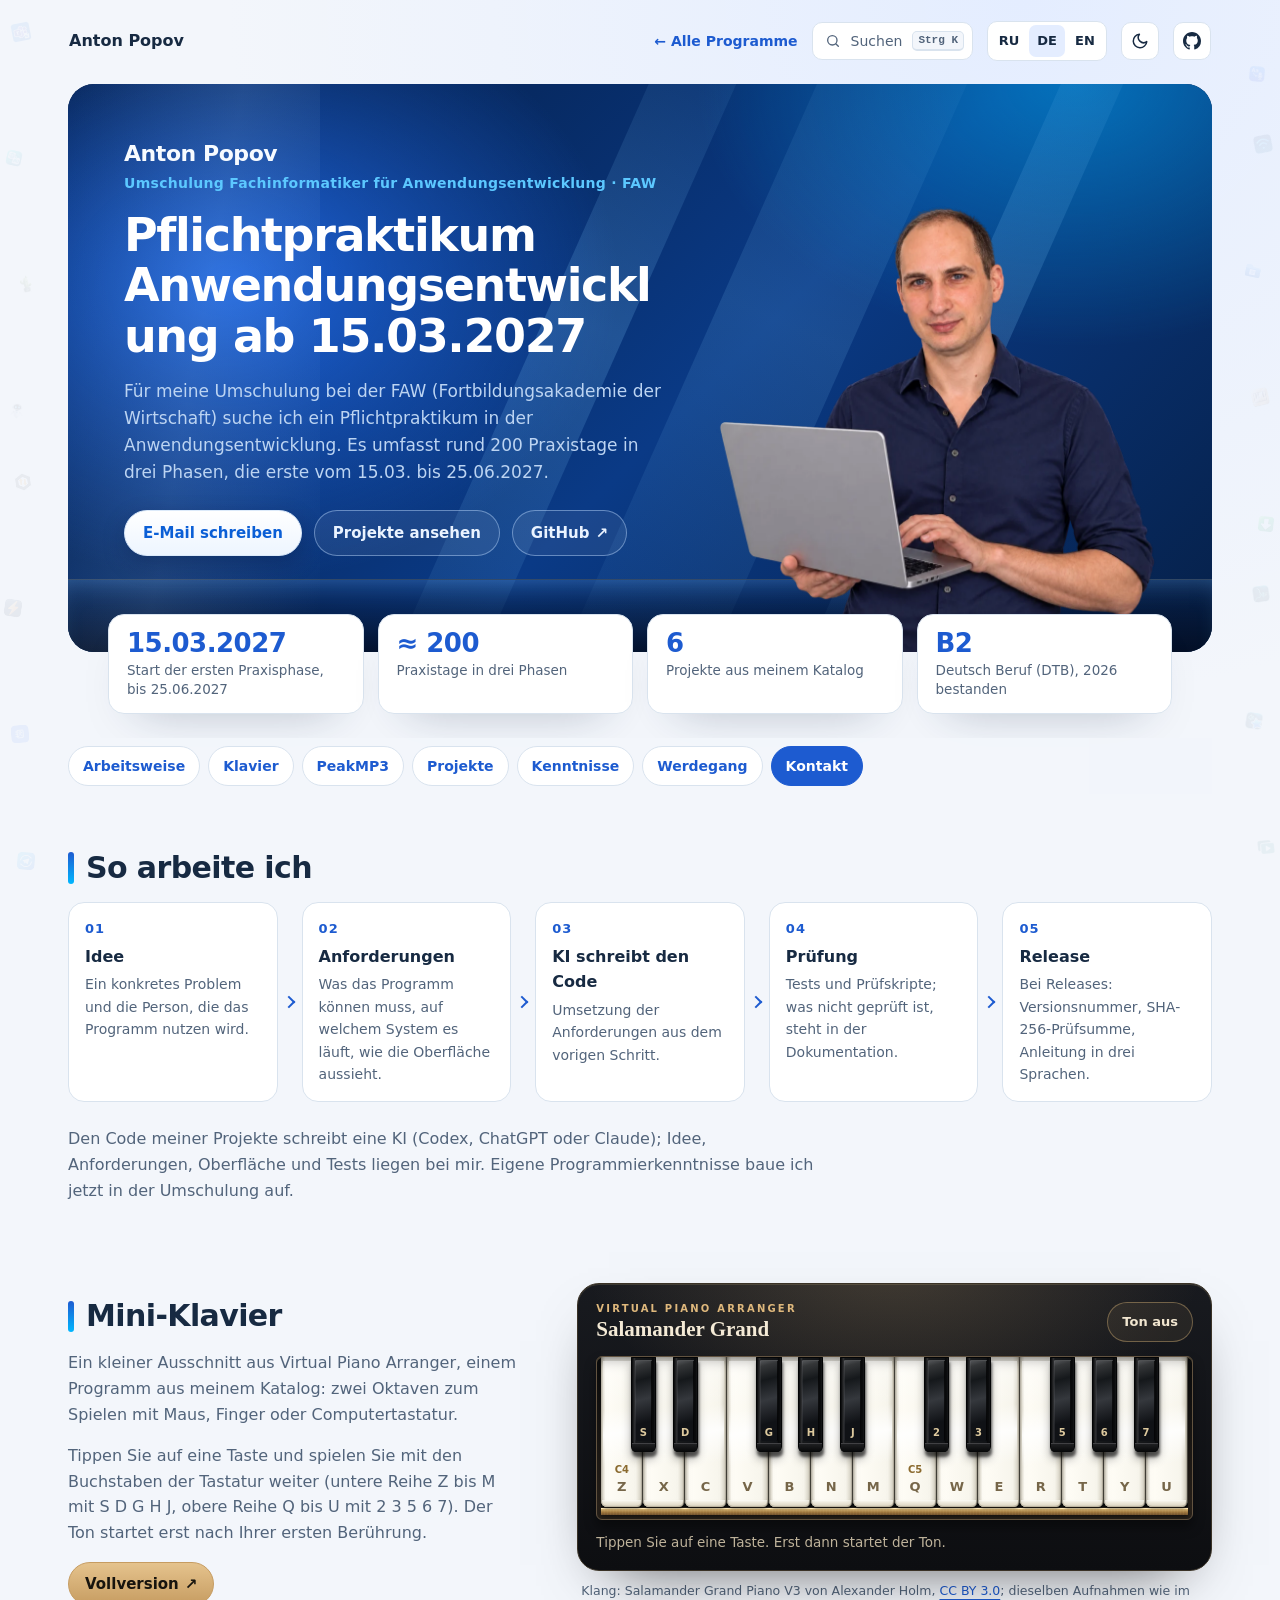
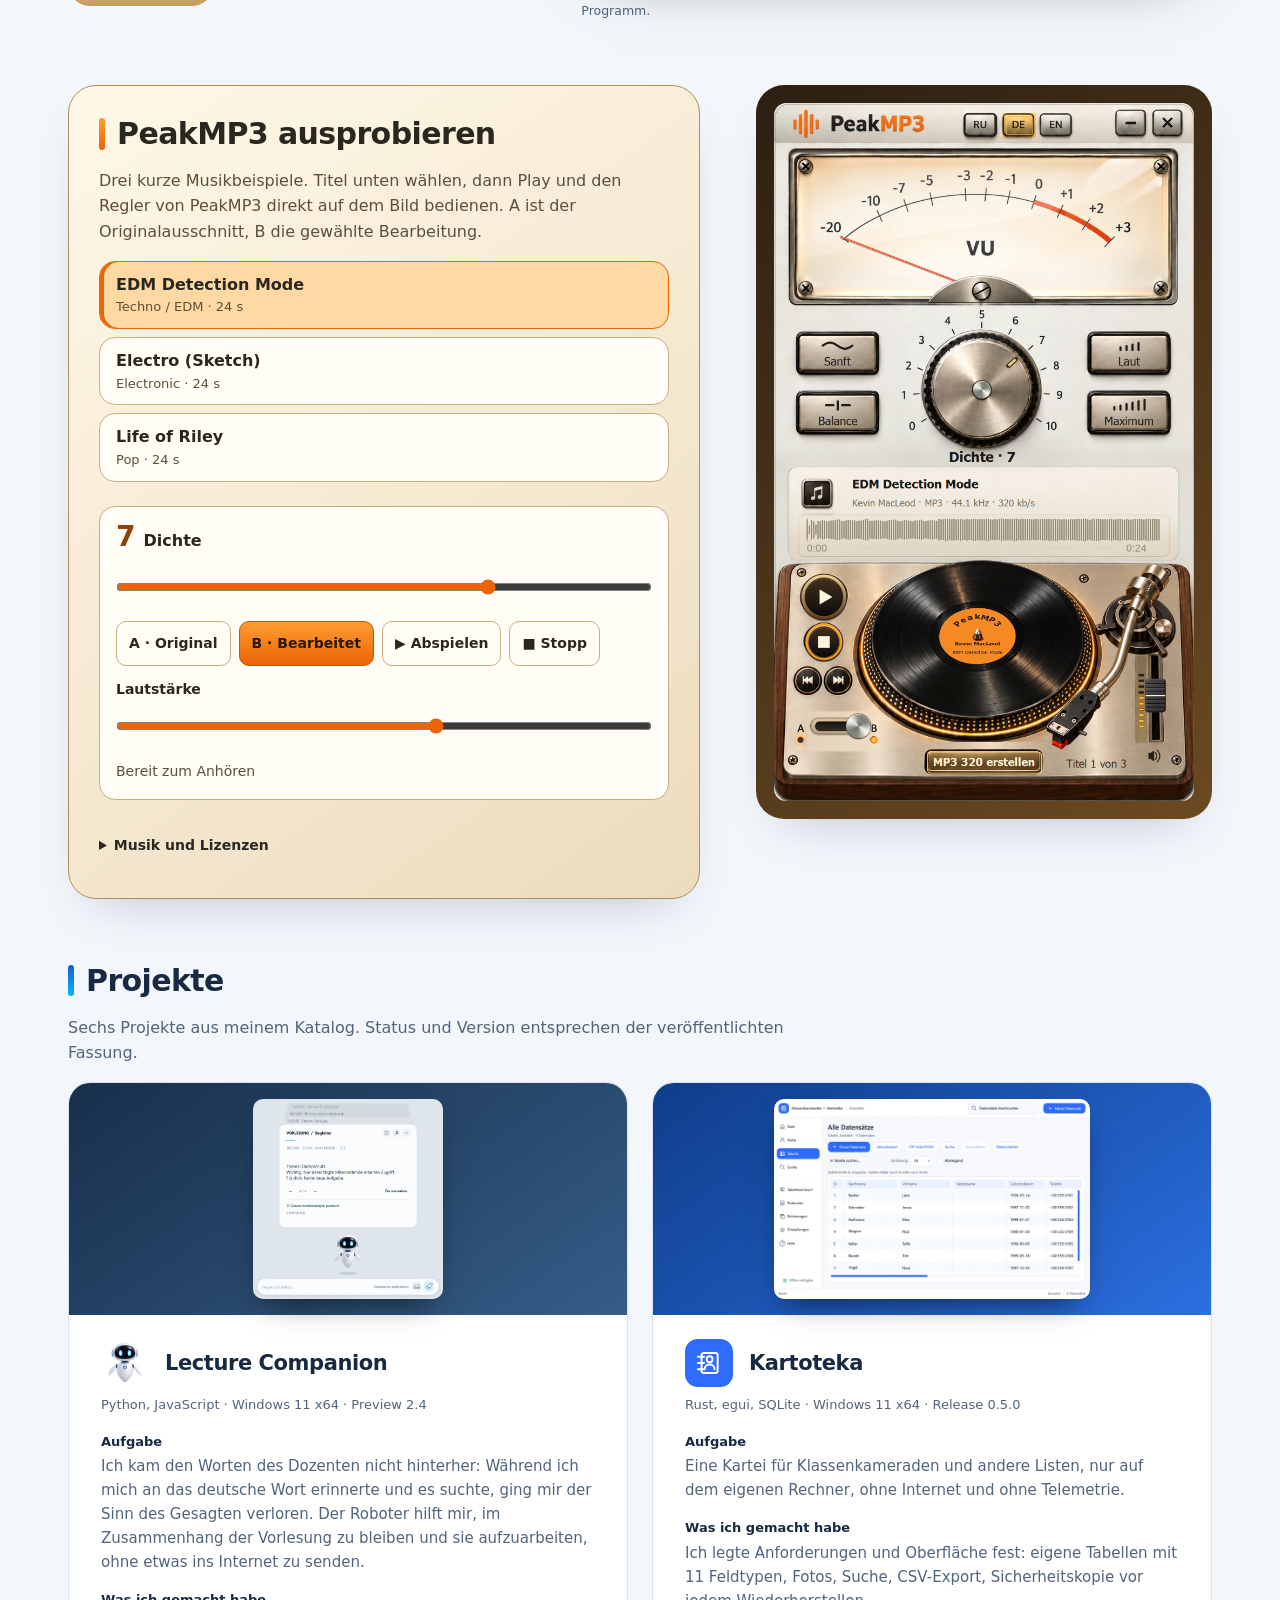
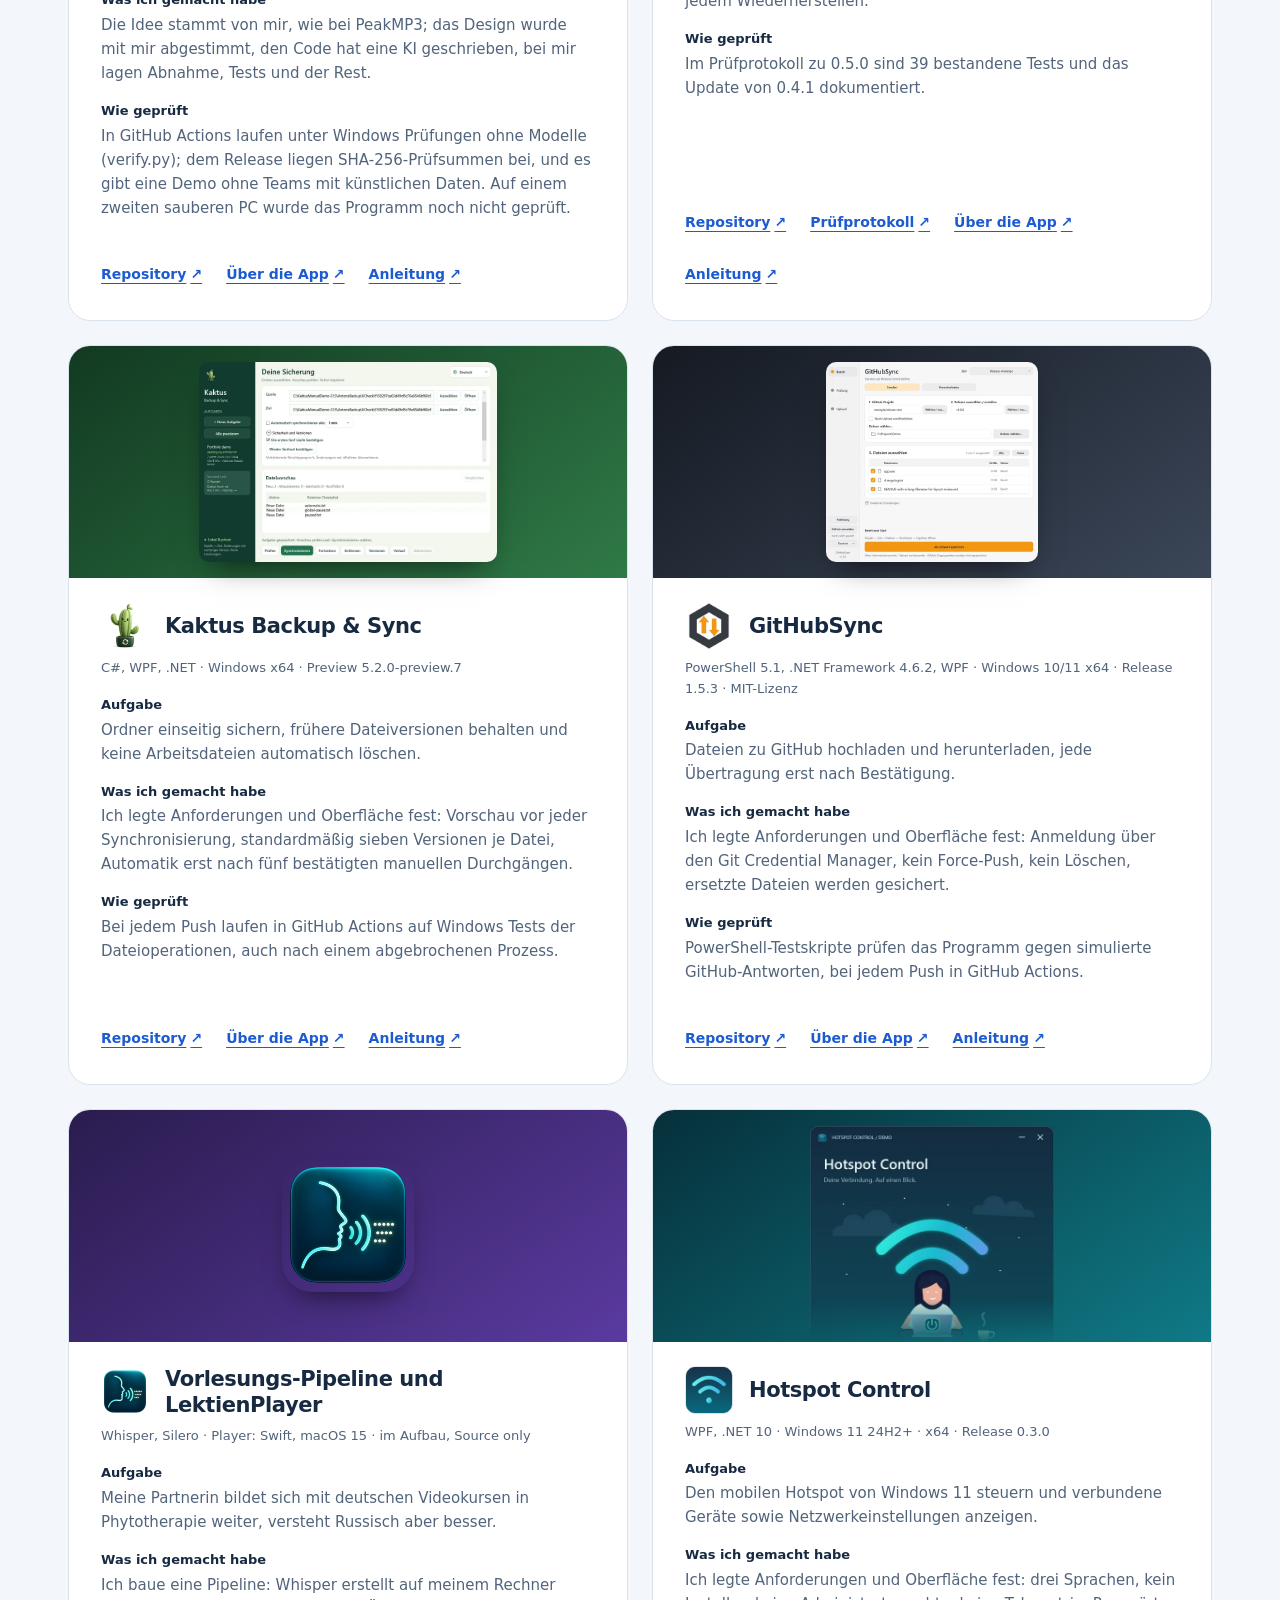
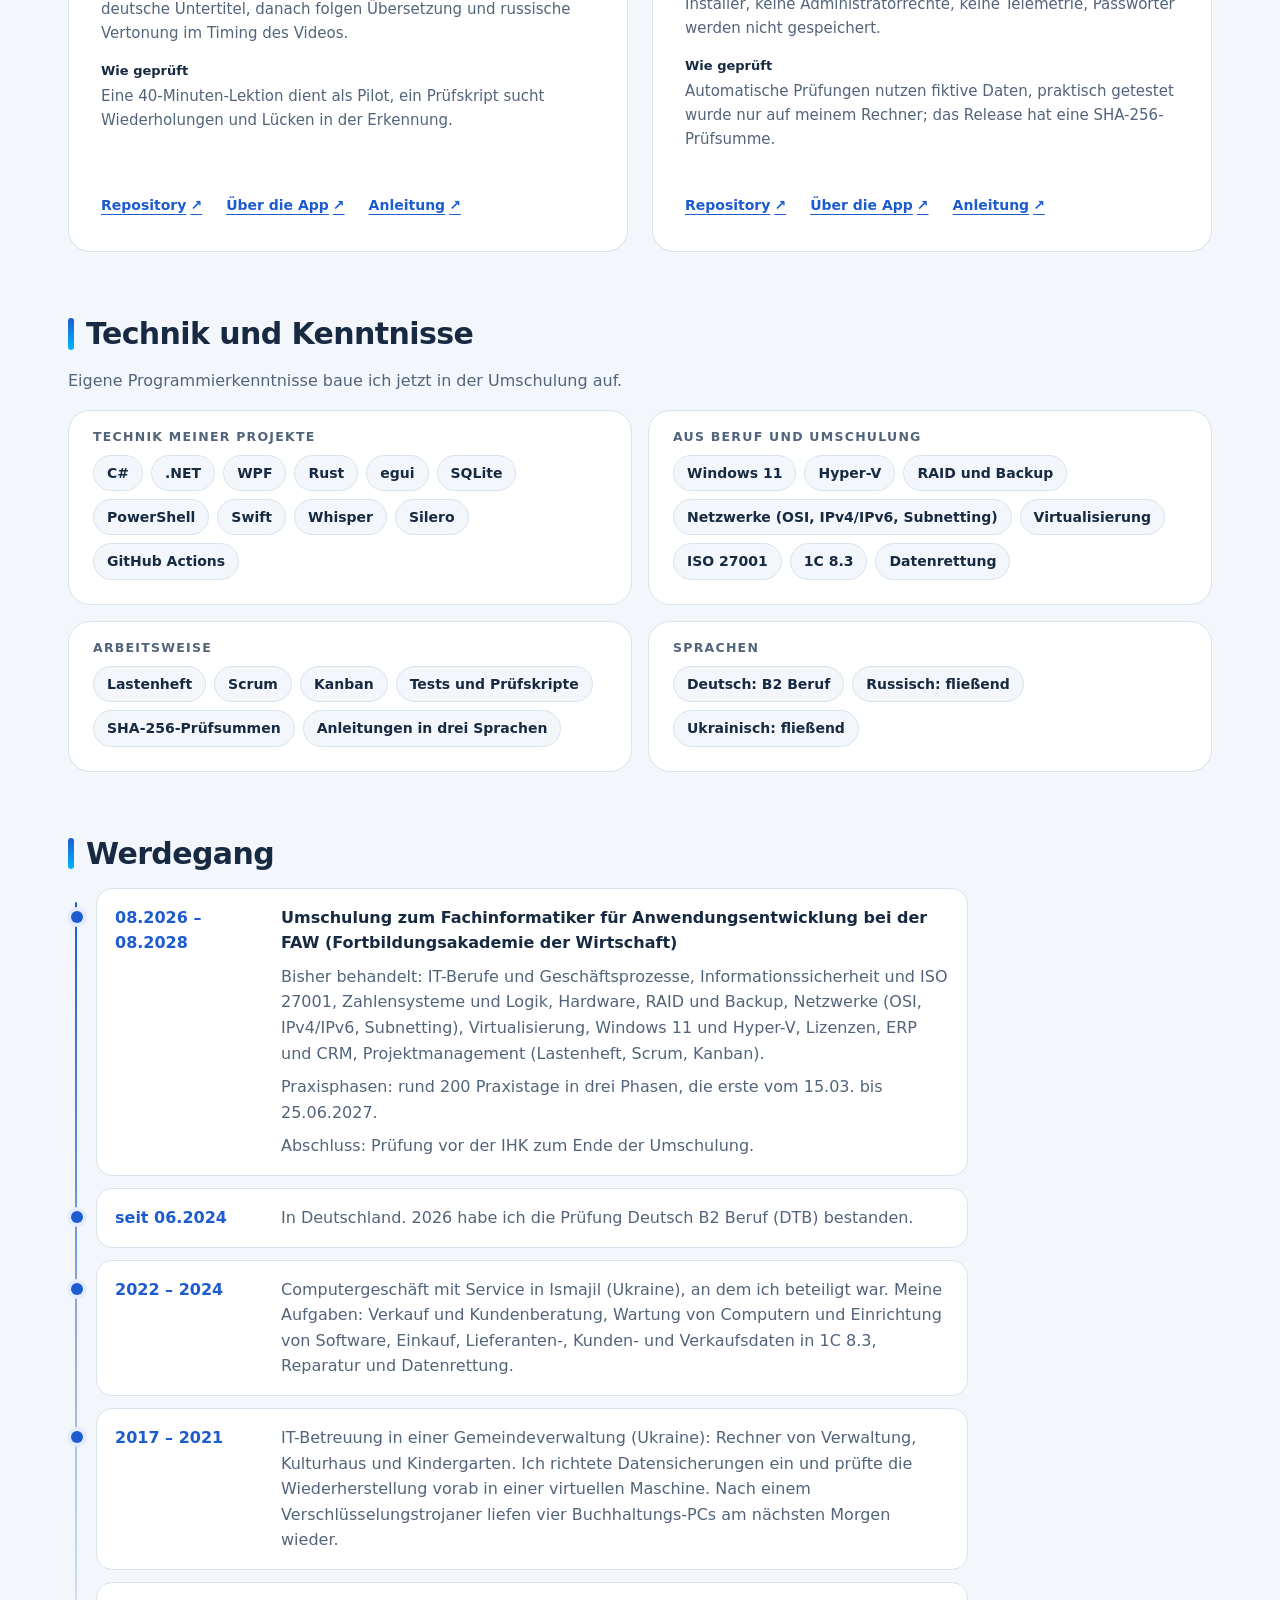
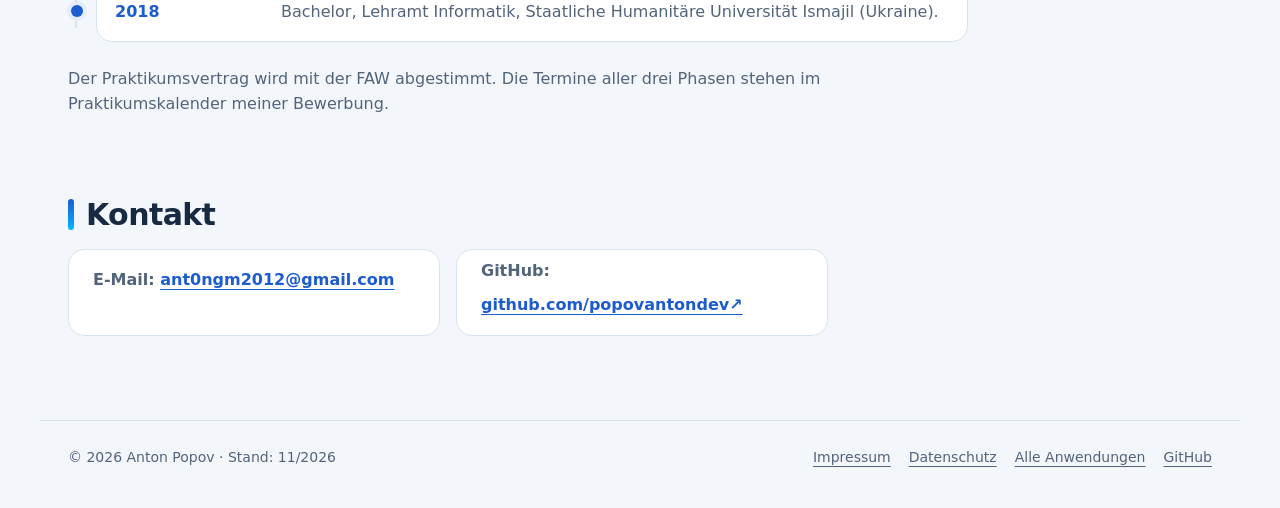
==== commit 792ab177: "perf: lighter icons and studio images, shorter scene wait, music only on Play Program icons downsize" ====
--- a/about-de.html
+++ b/about-de.html
@@ -319,7 +319,7 @@
   <nav aria-label="Weitere Seiten"><a href="impressum.html">Impressum</a><a href="datenschutz.html">Datenschutz</a><a href="index.html">Alle Anwendungen</a><a href="https://github.com/popovantondev">GitHub</a></nav>
 </footer>
 <script src="assets/about-motion.js?v=ab-2026.11.06-3" defer></script>
-<script src="assets/peak-demo.js?v=ab-2026.11.06-4" defer></script>
+<script src="assets/peak-demo.js?v=ab-2026.11.06-5" defer></script>
 <script src="assets/about-piano/piano.js" defer></script>
 </body>
 </html>
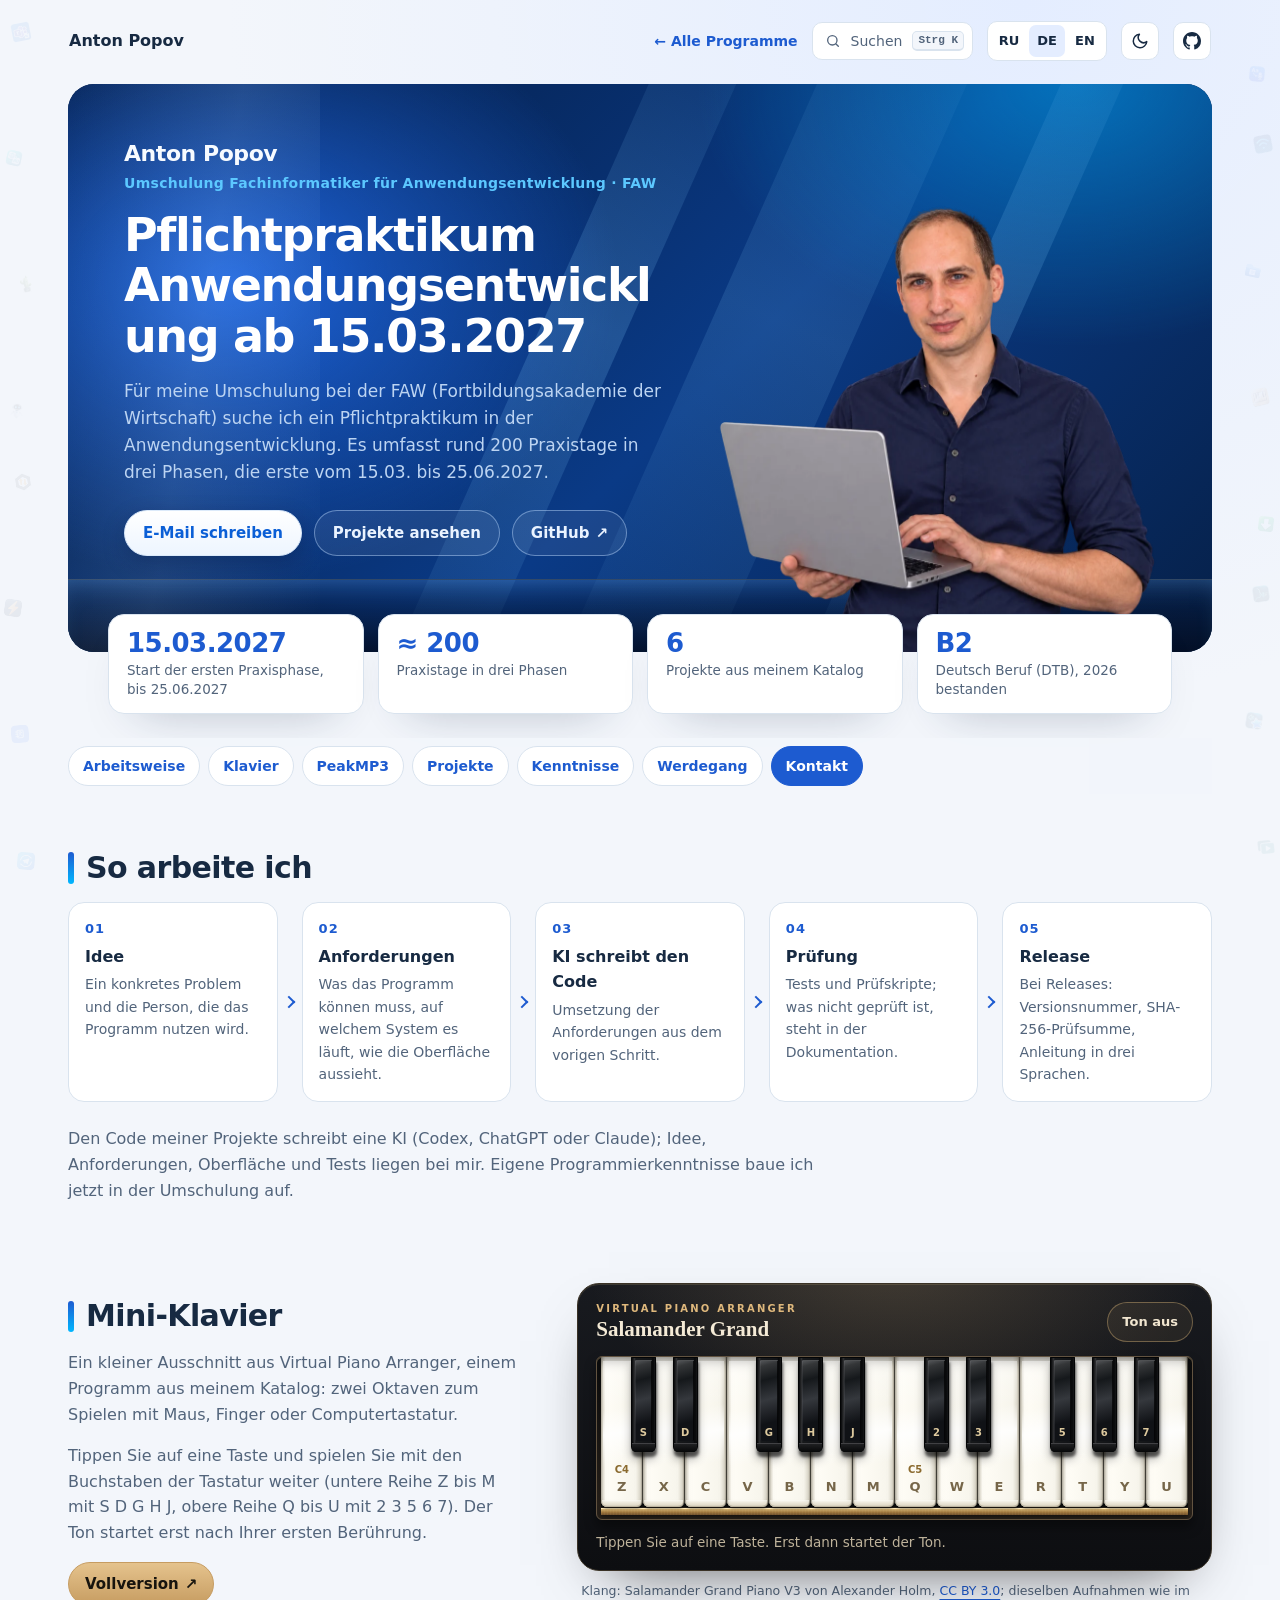
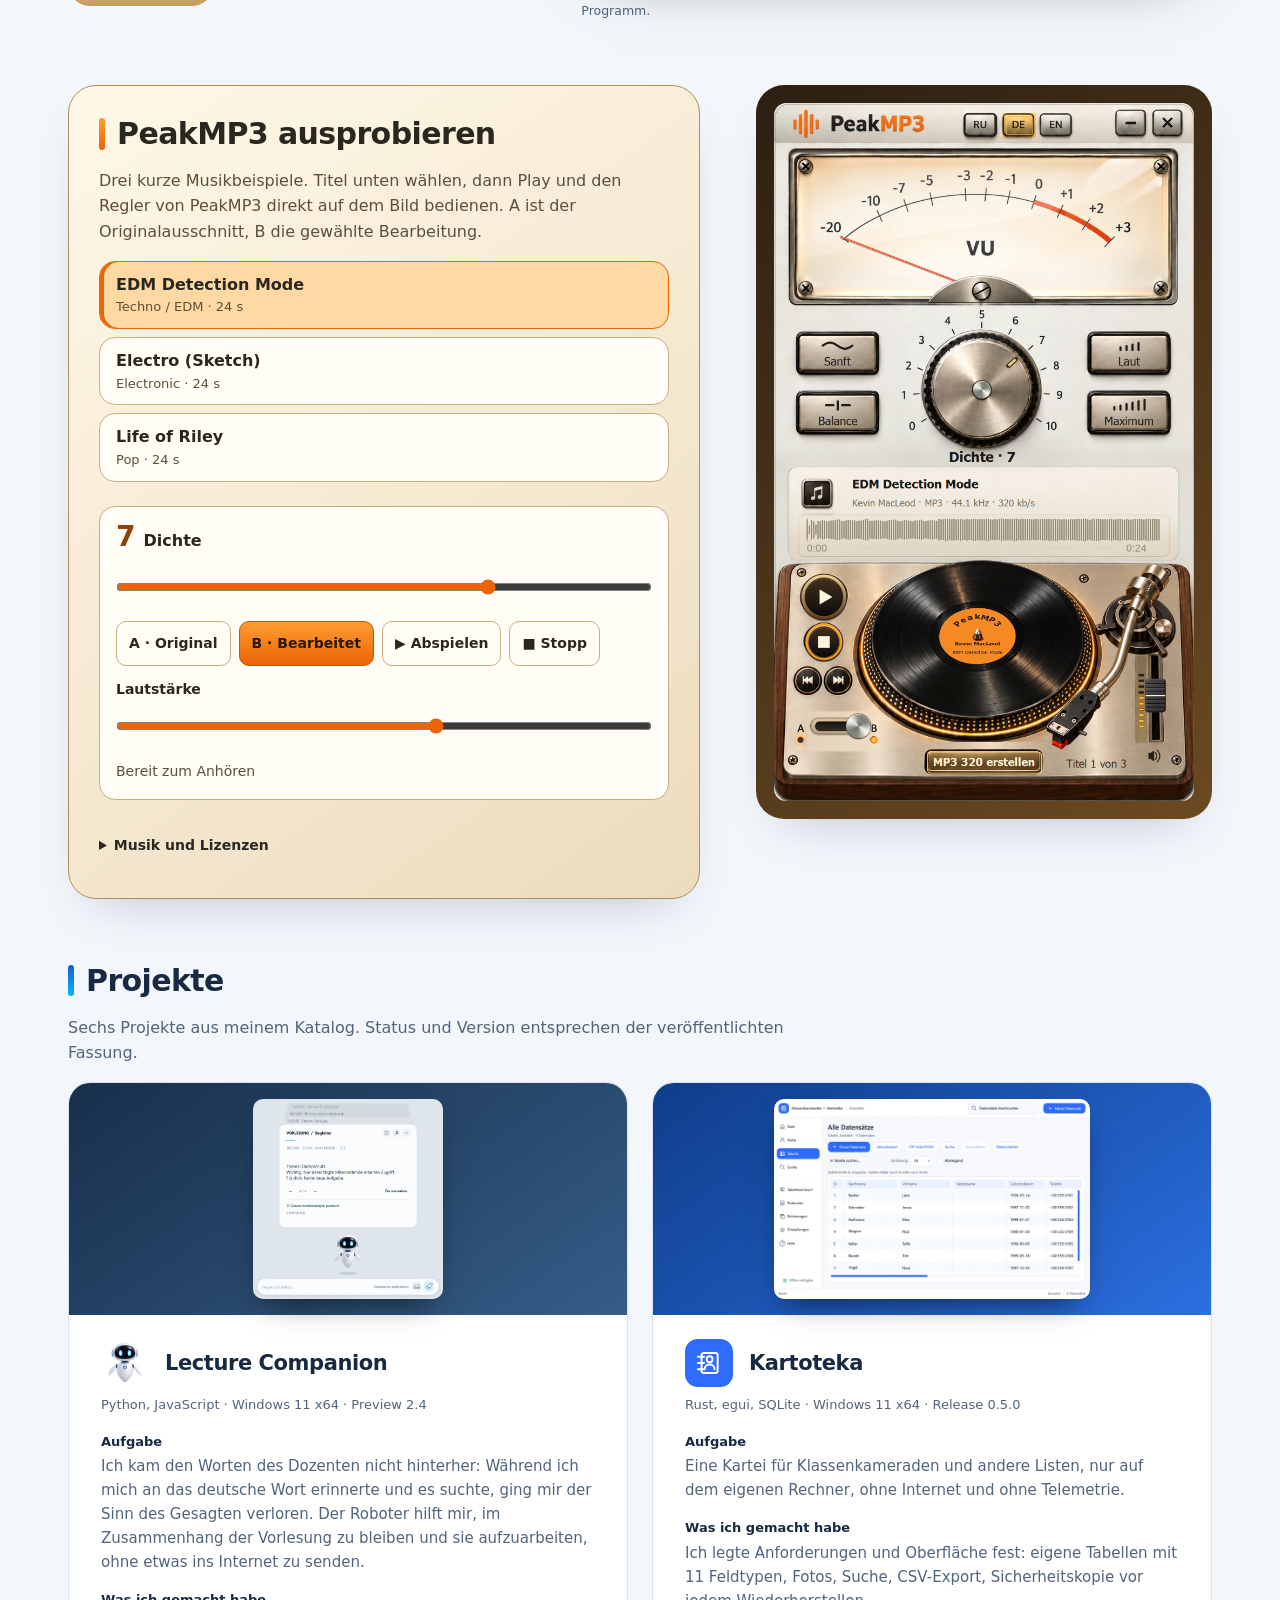
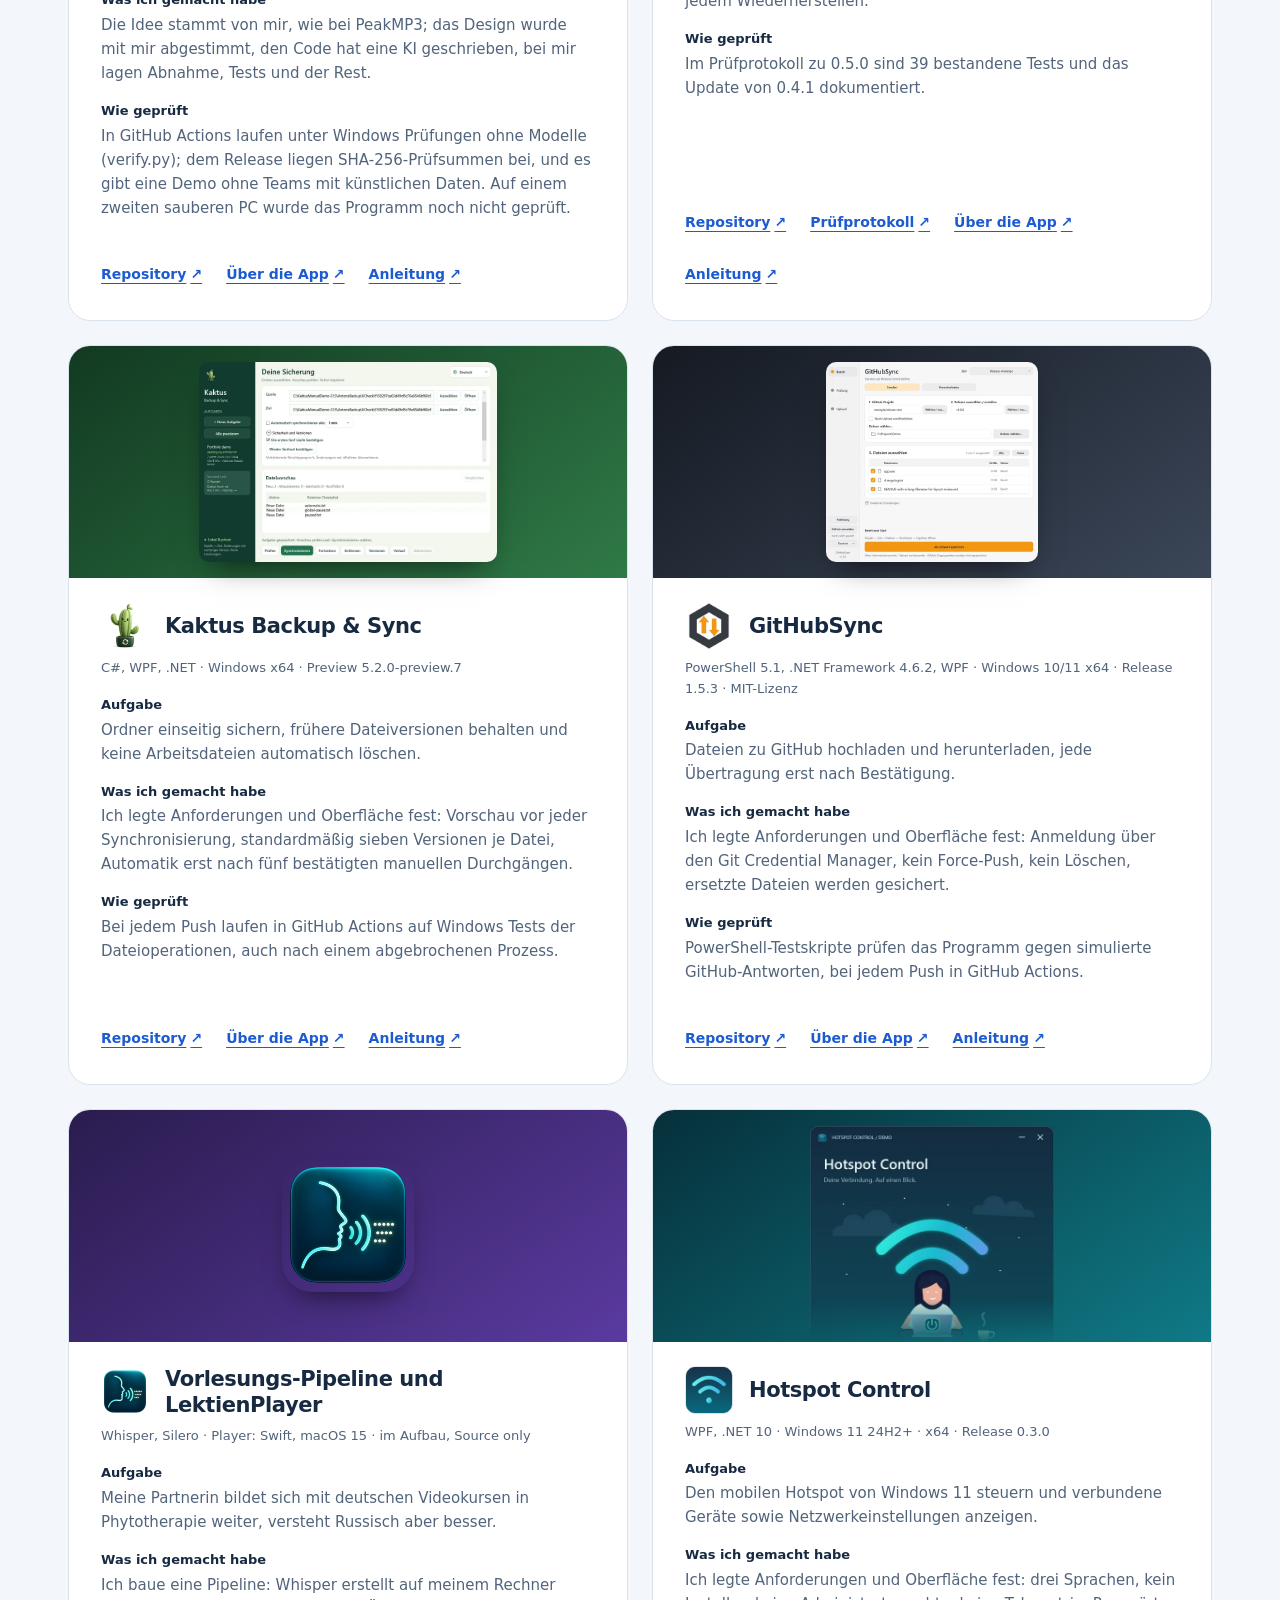
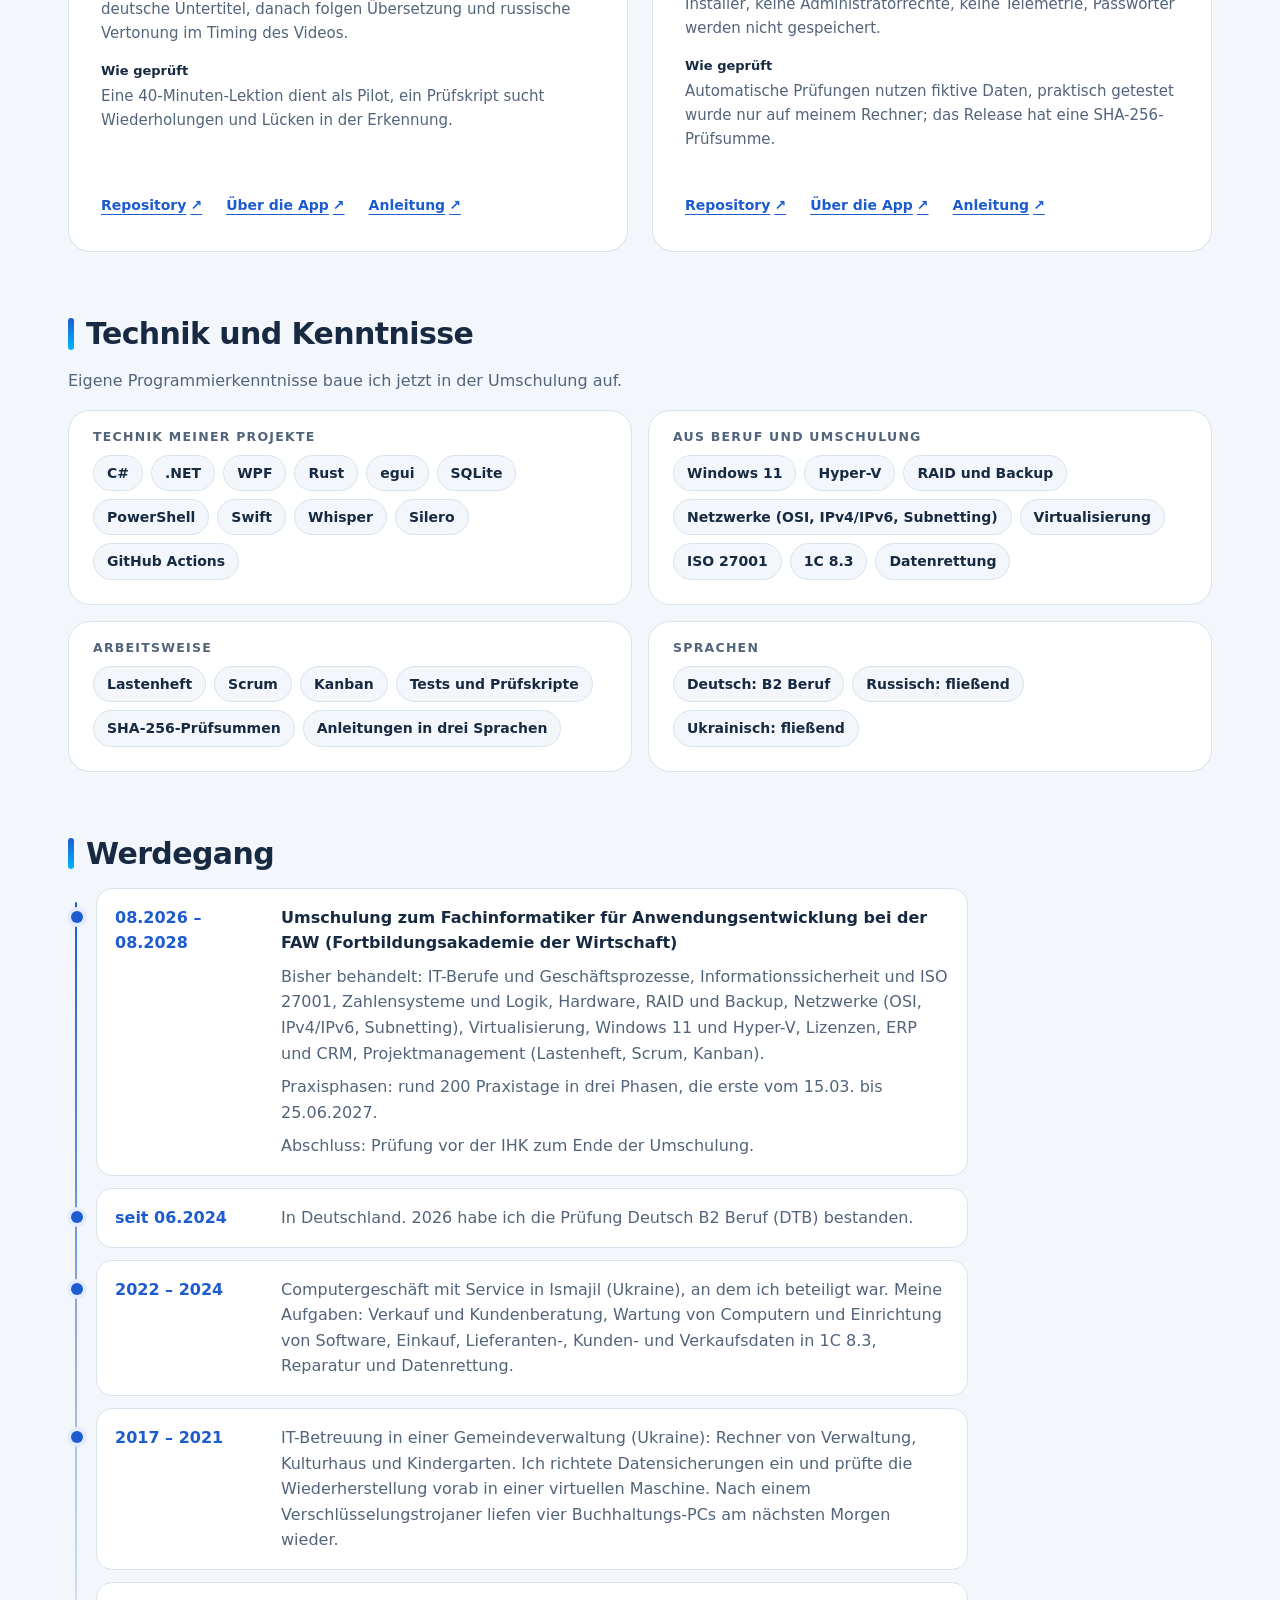
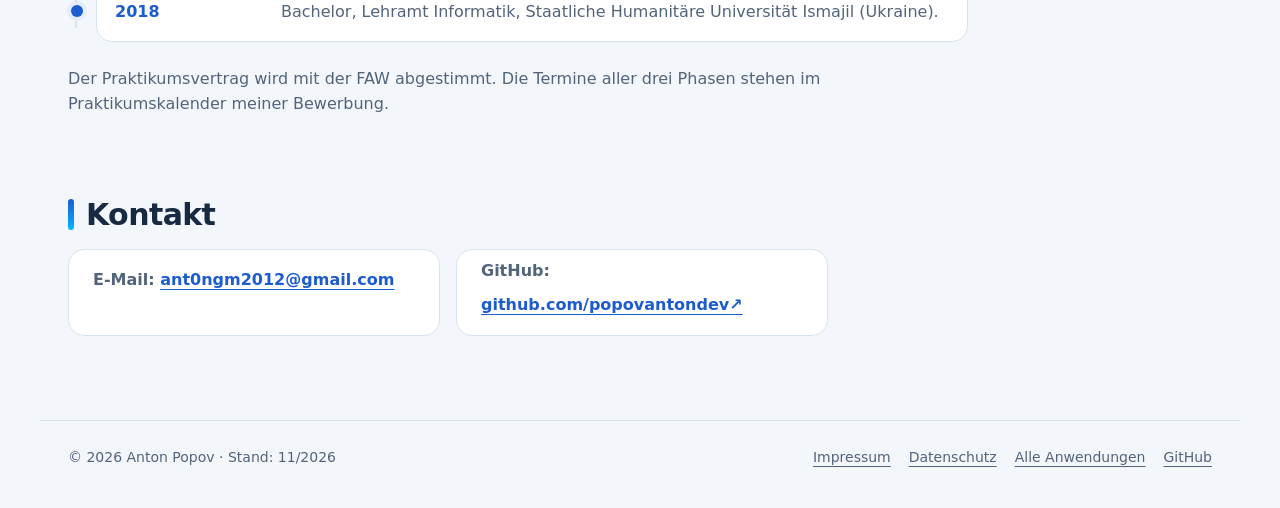
==== commit 6a8fcc19: "kit: search box without focus frame, palette closes before leaving; no dotted line under the GitHub " ====
--- a/about-de.html
+++ b/about-de.html
@@ -9,11 +9,11 @@
 <meta name="theme-color" content="#0c131b" media="(prefers-color-scheme: dark)">
 <title>Anton Popov — Über mich</title>
 <script src="assets/kit/kit-theme.js"></script>
-<link rel="stylesheet" href="assets/kit/kit.css?v=2026.11.06-2">
+<link rel="stylesheet" href="assets/kit/kit.css?v=2026.11.06-3">
 <link rel="stylesheet" href="assets/about.css?v=ab-2026.11.06-5">
 <link rel="stylesheet" href="assets/about-piano/piano.css?v=ab-2026.11.06-1">
-<script src="assets/kit/programs.js?v=2026.11.06-2" defer></script>
-<script src="assets/kit/kit.js?v=2026.11.06-2" defer></script>
+<script src="assets/kit/programs.js?v=2026.11.06-3" defer></script>
+<script src="assets/kit/kit.js?v=2026.11.06-3" defer></script>
 </head>
 <body class="ppk-page">
 <a class="ppk-skip" href="#main">Zum Inhalt</a>
--- a/assets/kit/kit.css
+++ b/assets/kit/kit.css
@@ -173,6 +173,7 @@
 .ppk-phead{display:flex;align-items:center;border-bottom:1px solid var(--ppk-line)}
 .ppk-palette-input{flex:1;min-width:0;padding:16px 18px;border:0;background:transparent;color:var(--ppk-ink);font:inherit;font-size:17px;outline:none}
 .ppk-palette-input::placeholder{color:var(--ppk-muted);opacity:1}
+.ppk-overlay .ppk-palette-input:focus-visible{outline:none}
 .ppk-phead:focus-within{box-shadow:inset 0 -2px 0 var(--ppk-focus)}
 .ppk-pclose{margin-right:12px;padding:6px 8px;border:1px solid var(--ppk-line);border-radius:7px;background:var(--ppk-bg);color:var(--ppk-muted);font:600 12px/1 var(--ppk-mono);cursor:pointer}
 .ppk-plist{max-height:min(420px,55vh);margin:0;padding:6px;overflow:auto;list-style:none}
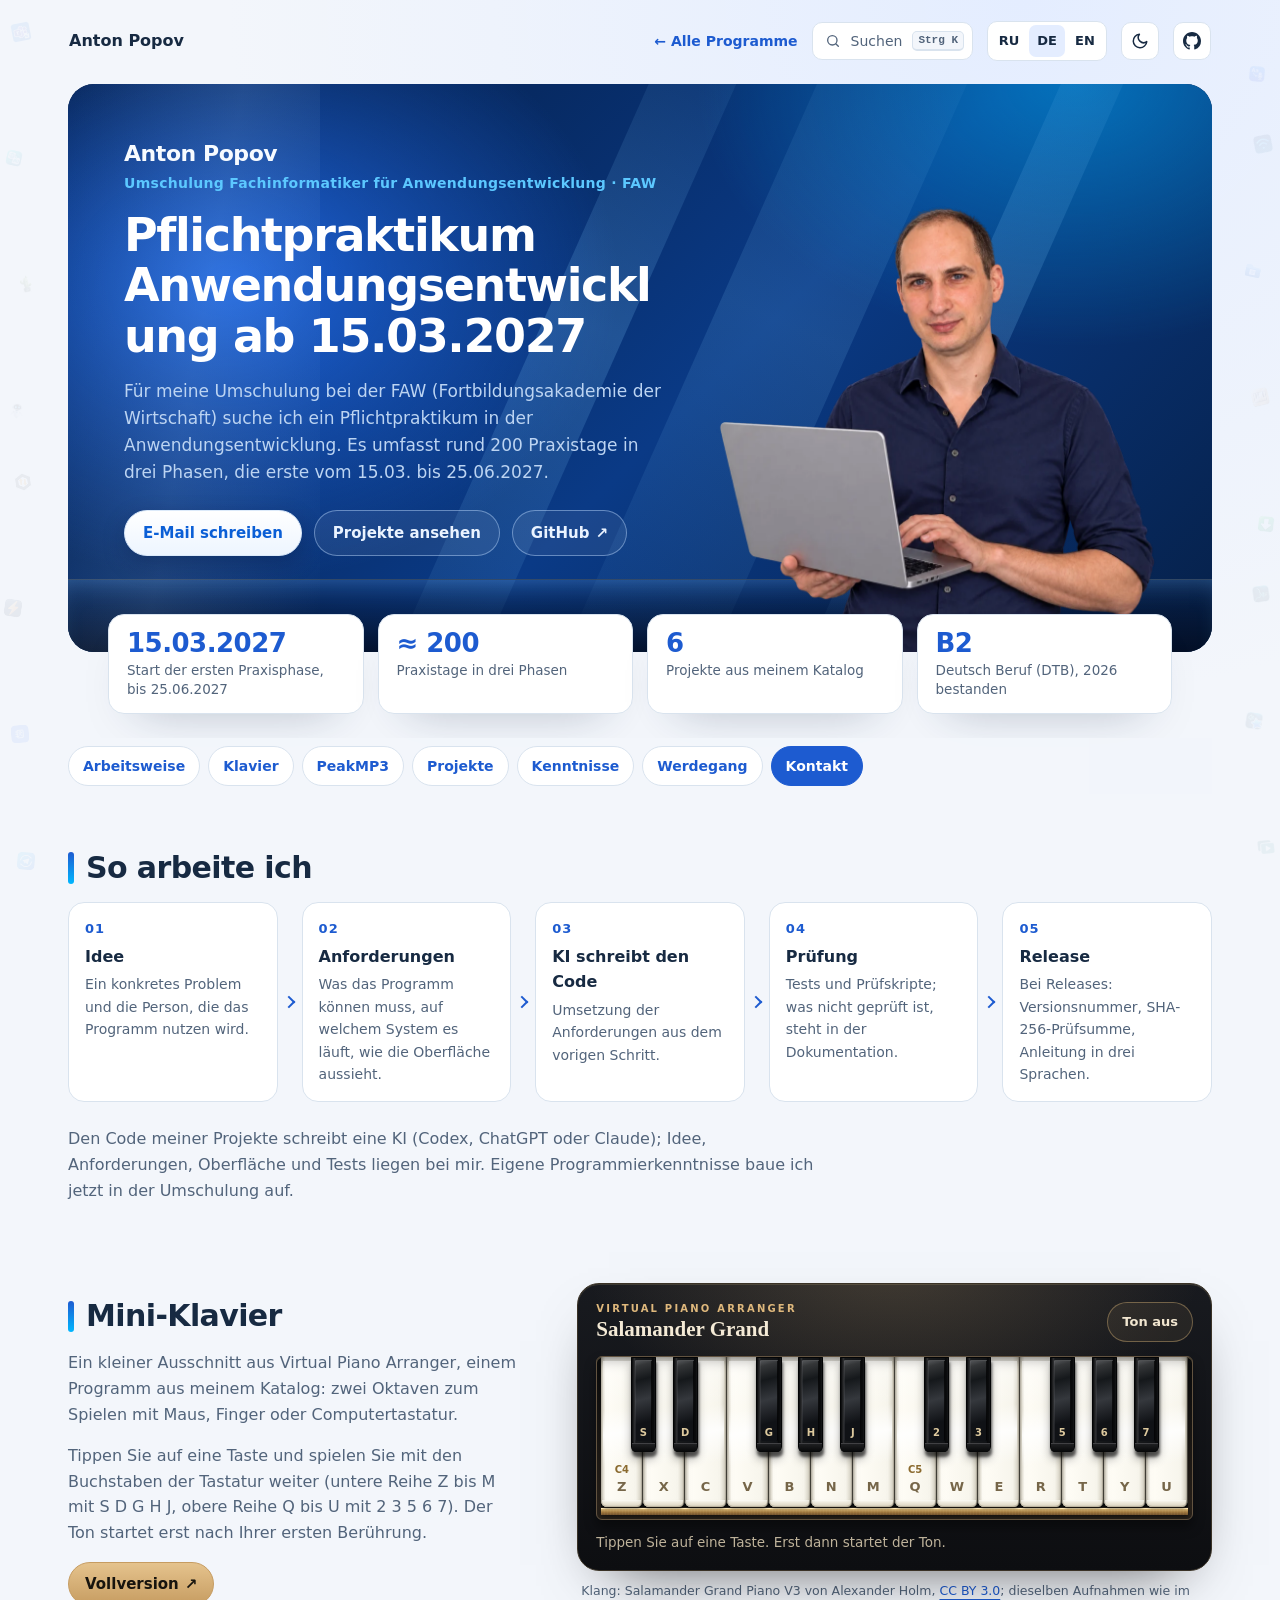
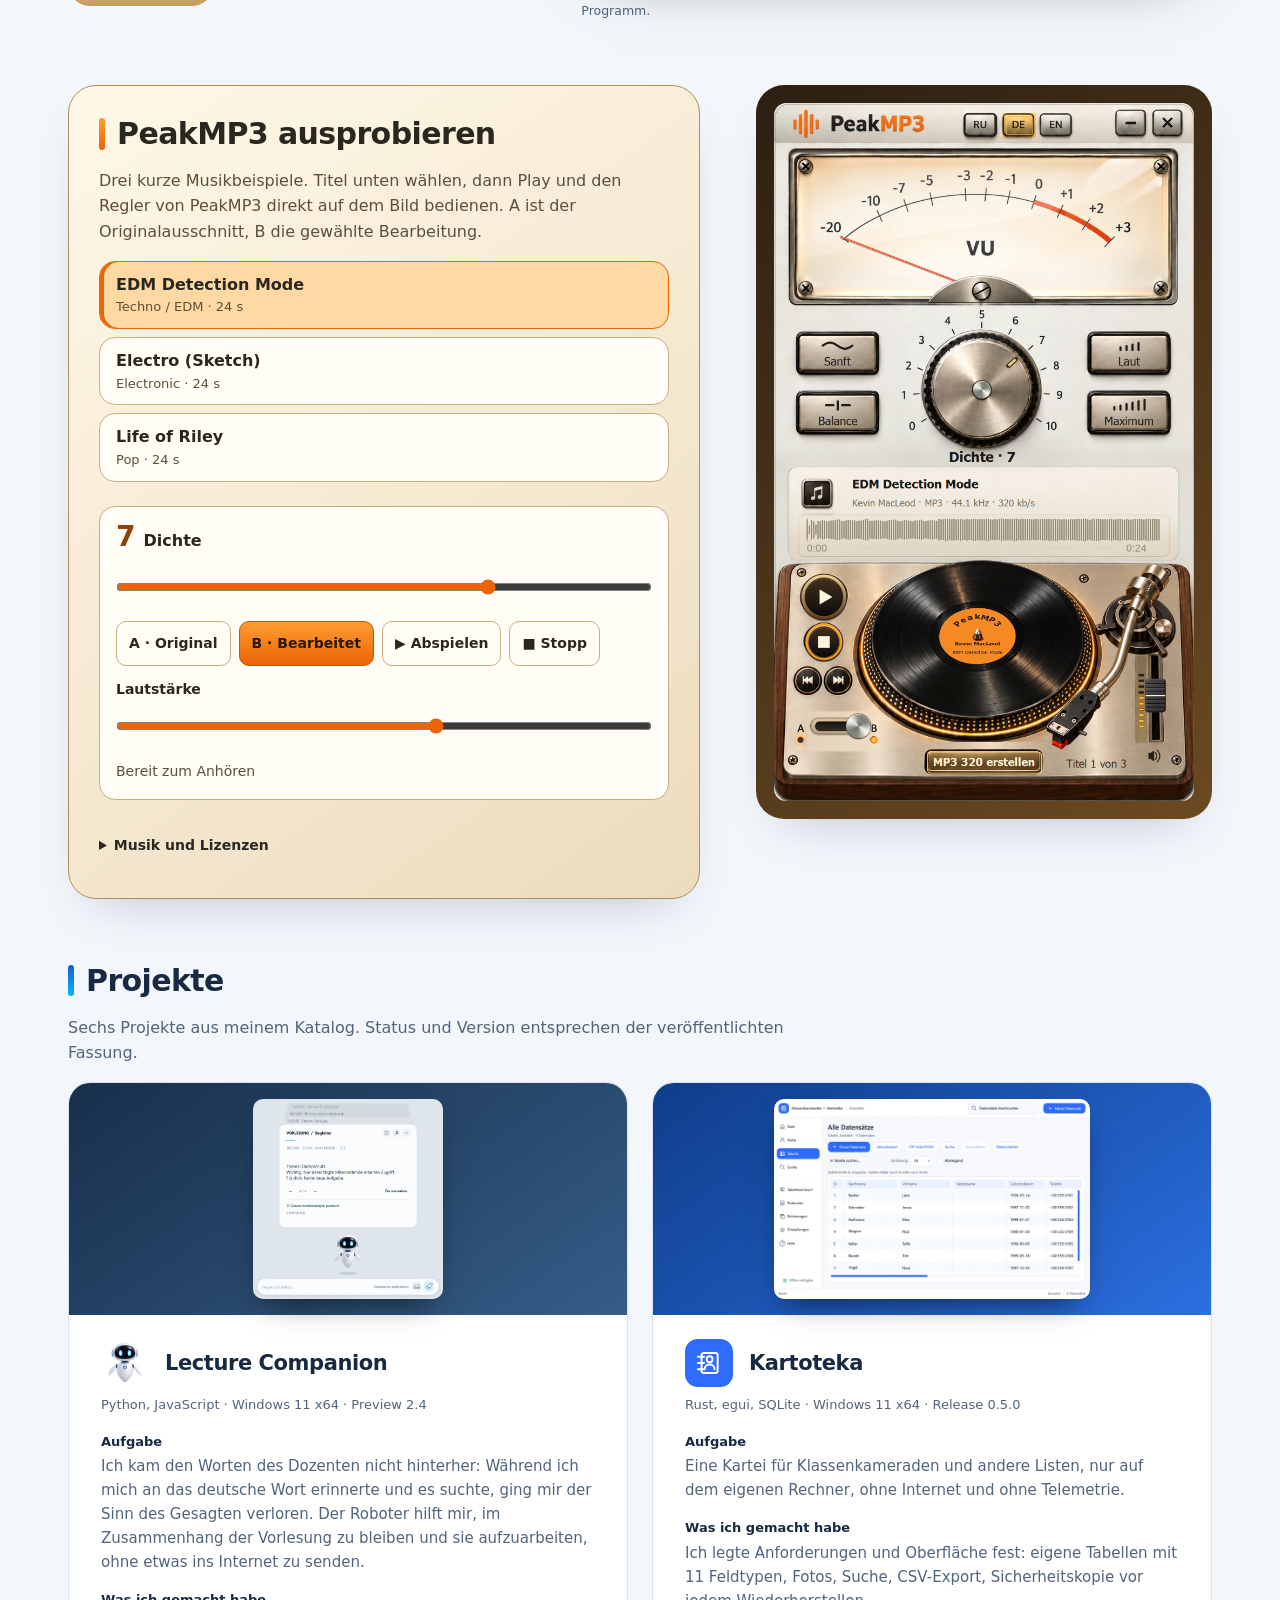
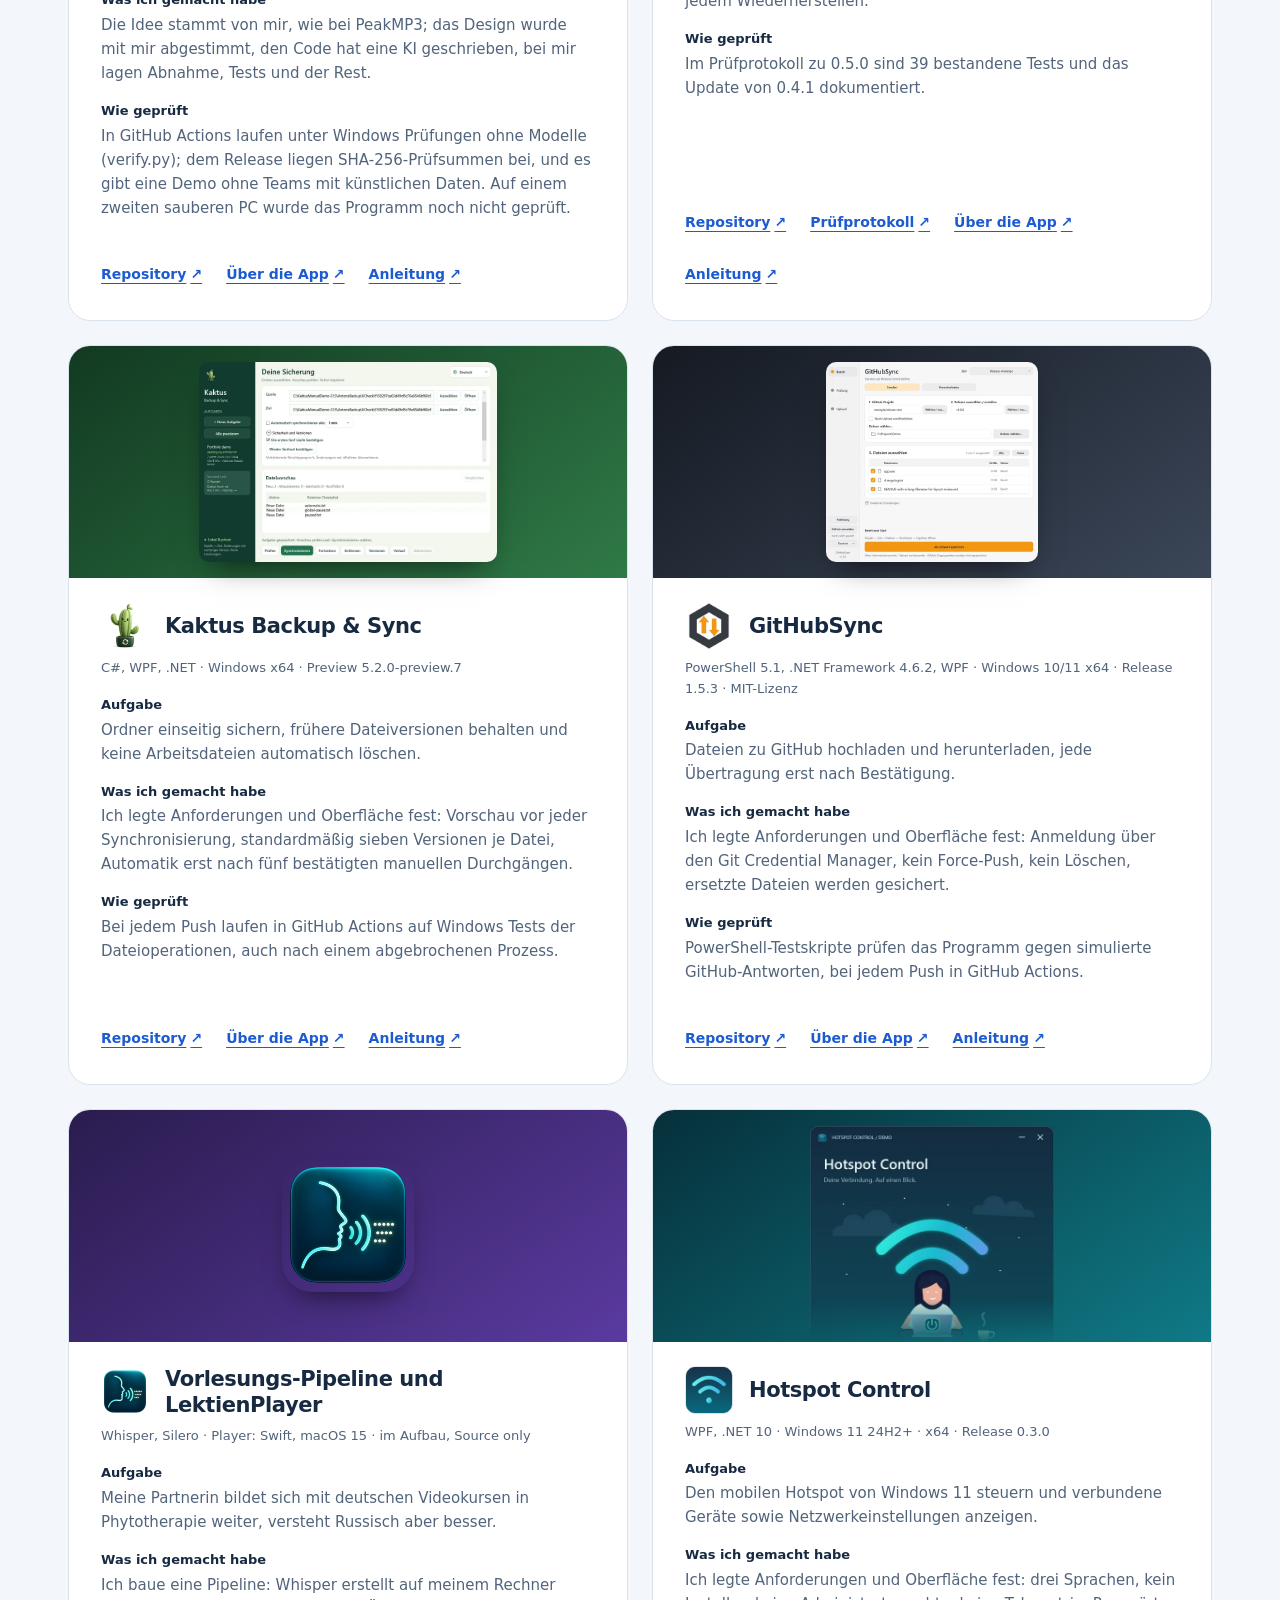
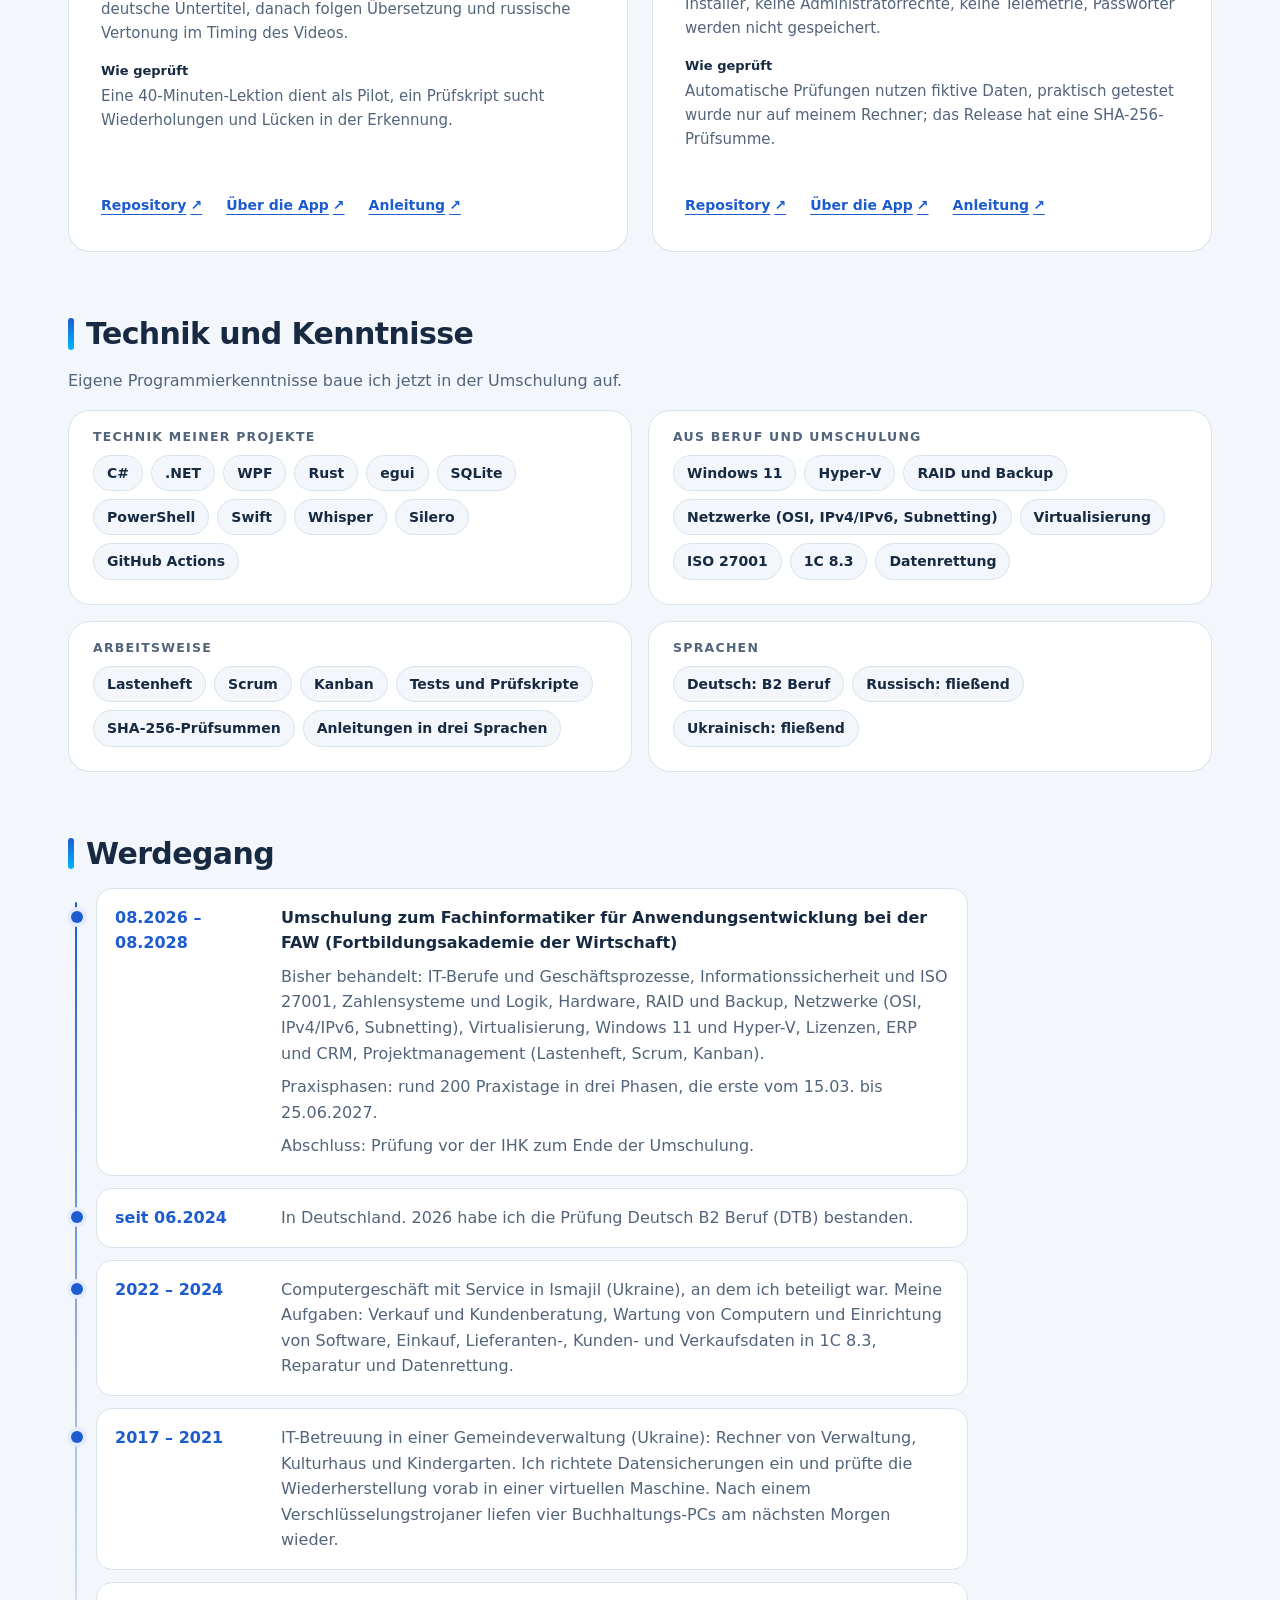
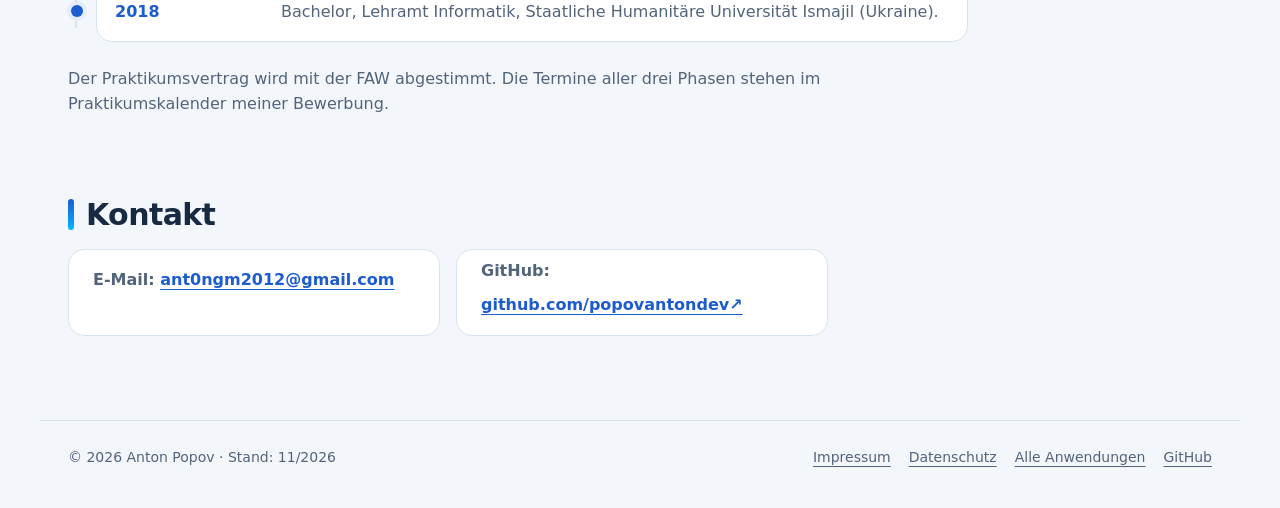
==== commit 300c0622: "Catalog dark theme without light icon tiles; about piano plays only with focus" ====
--- a/about-de.html
+++ b/about-de.html
@@ -320,6 +320,6 @@
 </footer>
 <script src="assets/about-motion.js?v=ab-2026.11.06-3" defer></script>
 <script src="assets/peak-demo.js?v=ab-2026.11.06-5" defer></script>
-<script src="assets/about-piano/piano.js" defer></script>
+<script src="assets/about-piano/piano.js?v=ab-2026.11.08-1" defer></script>
 </body>
 </html>
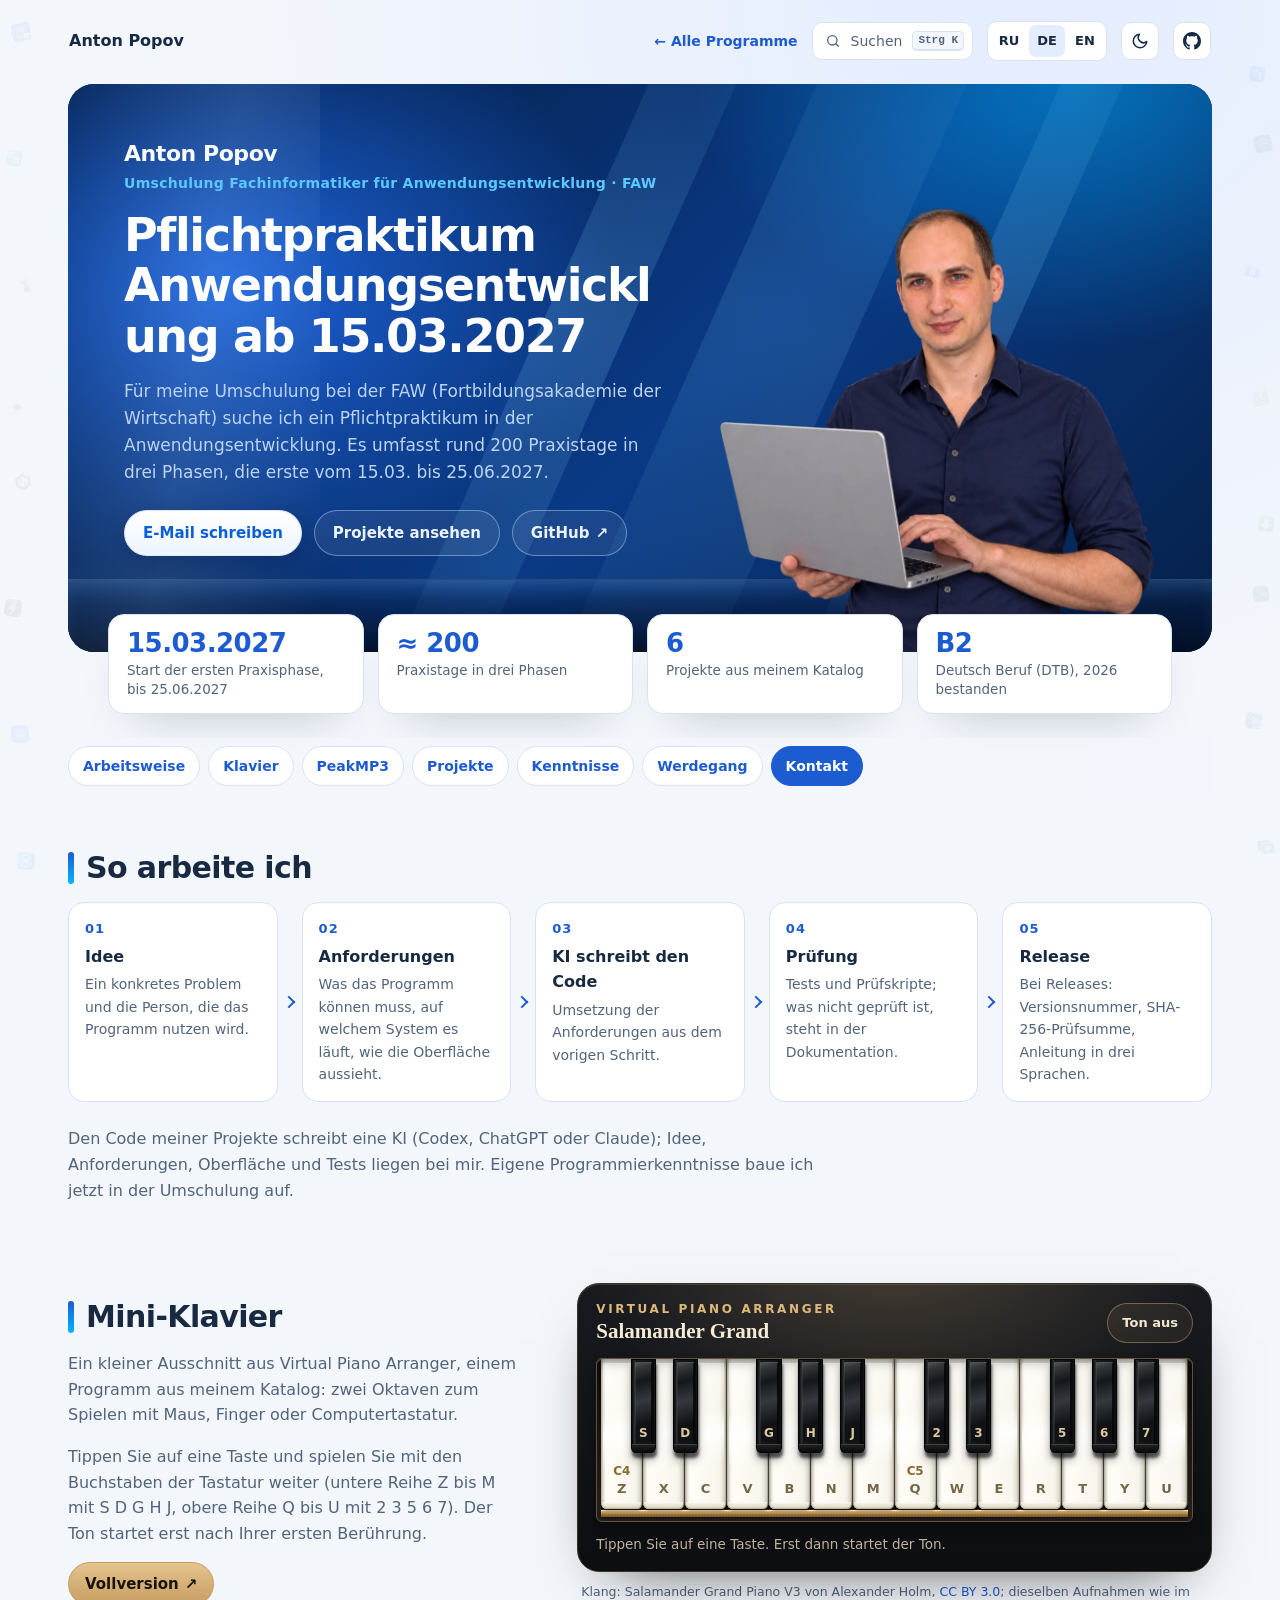
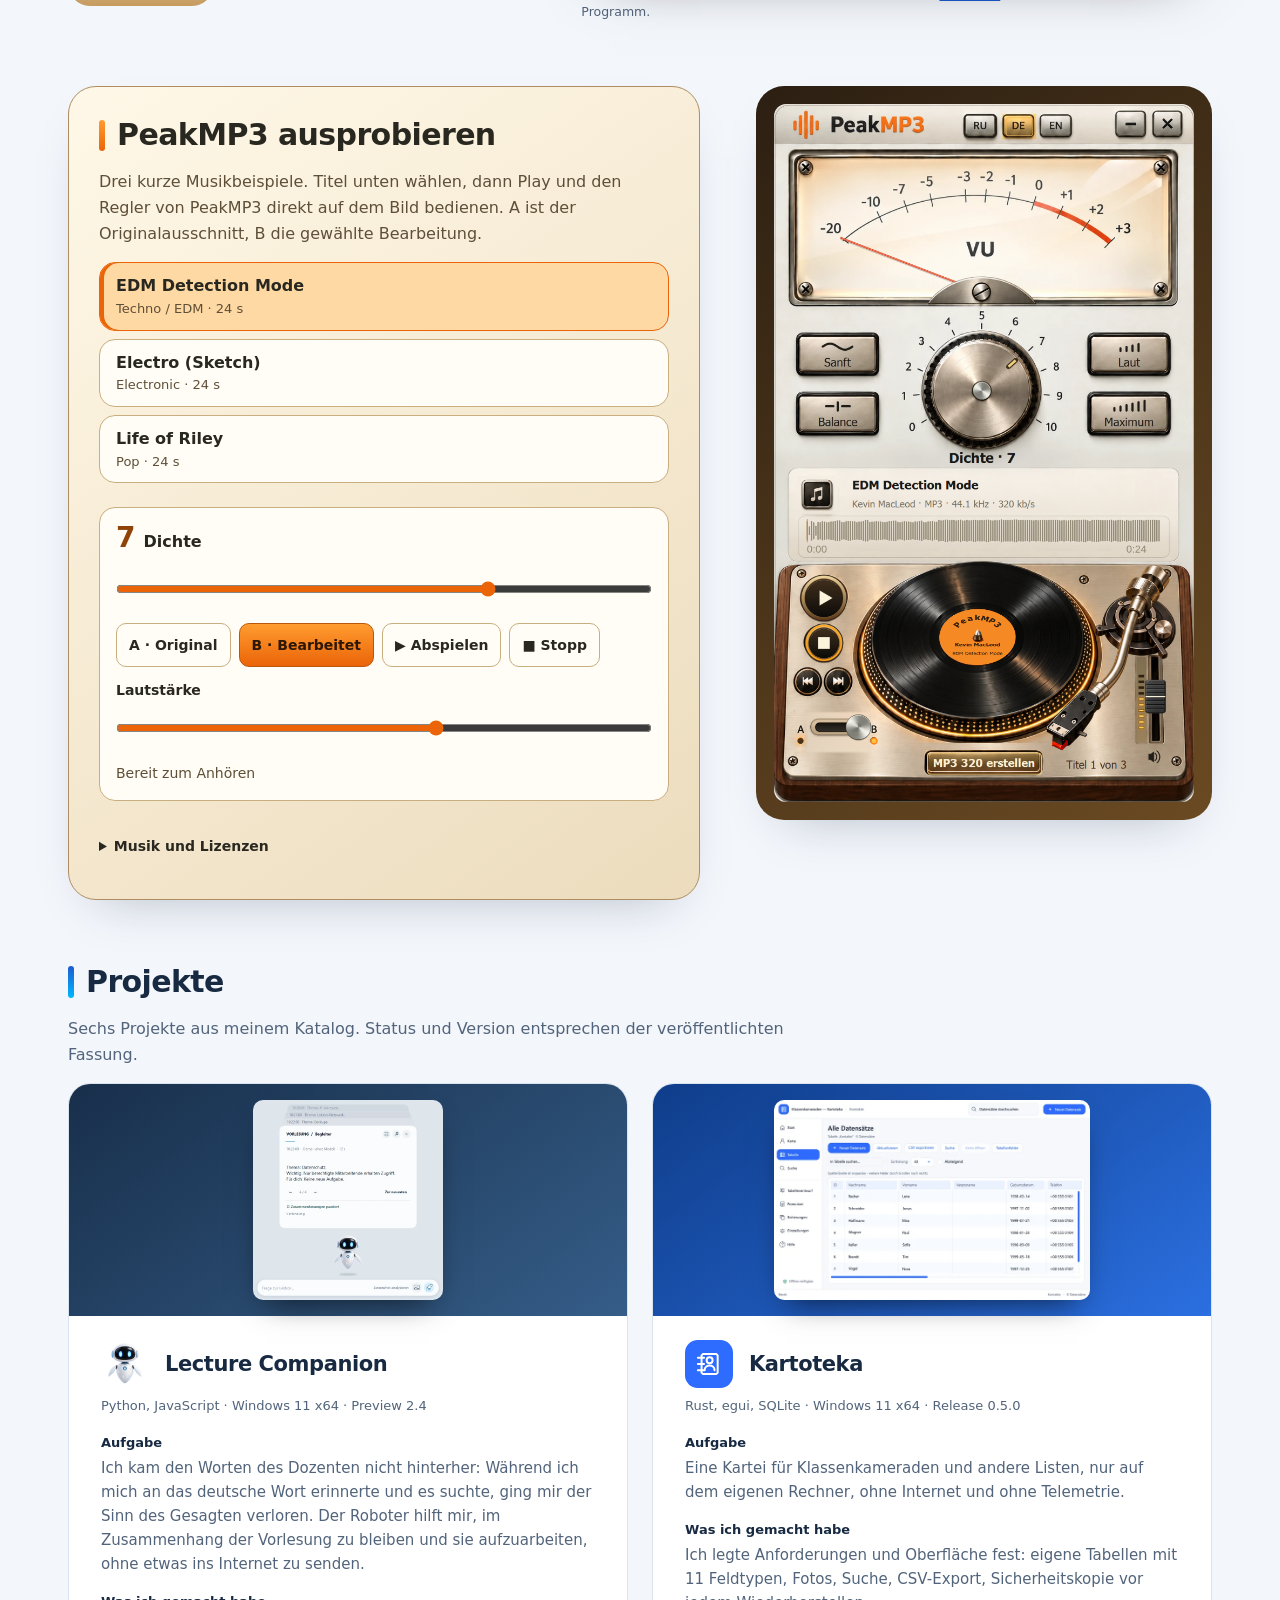
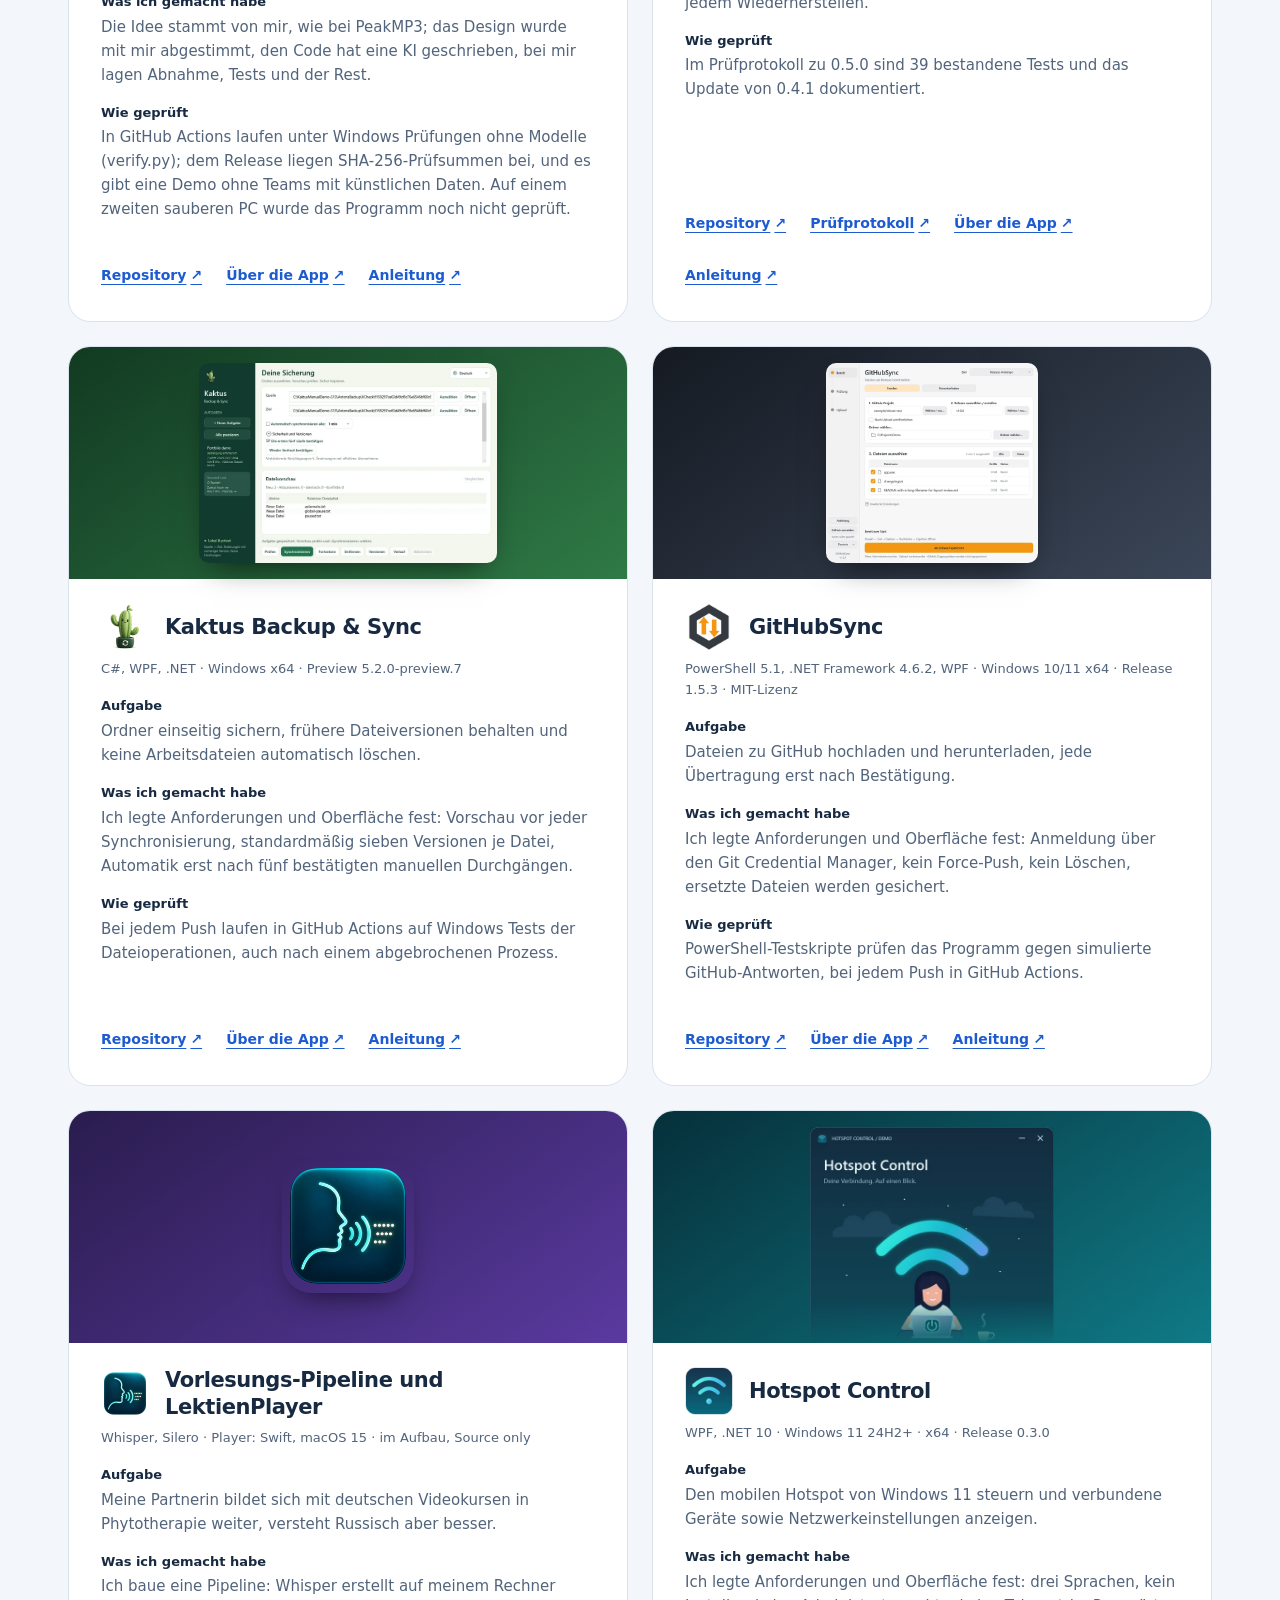
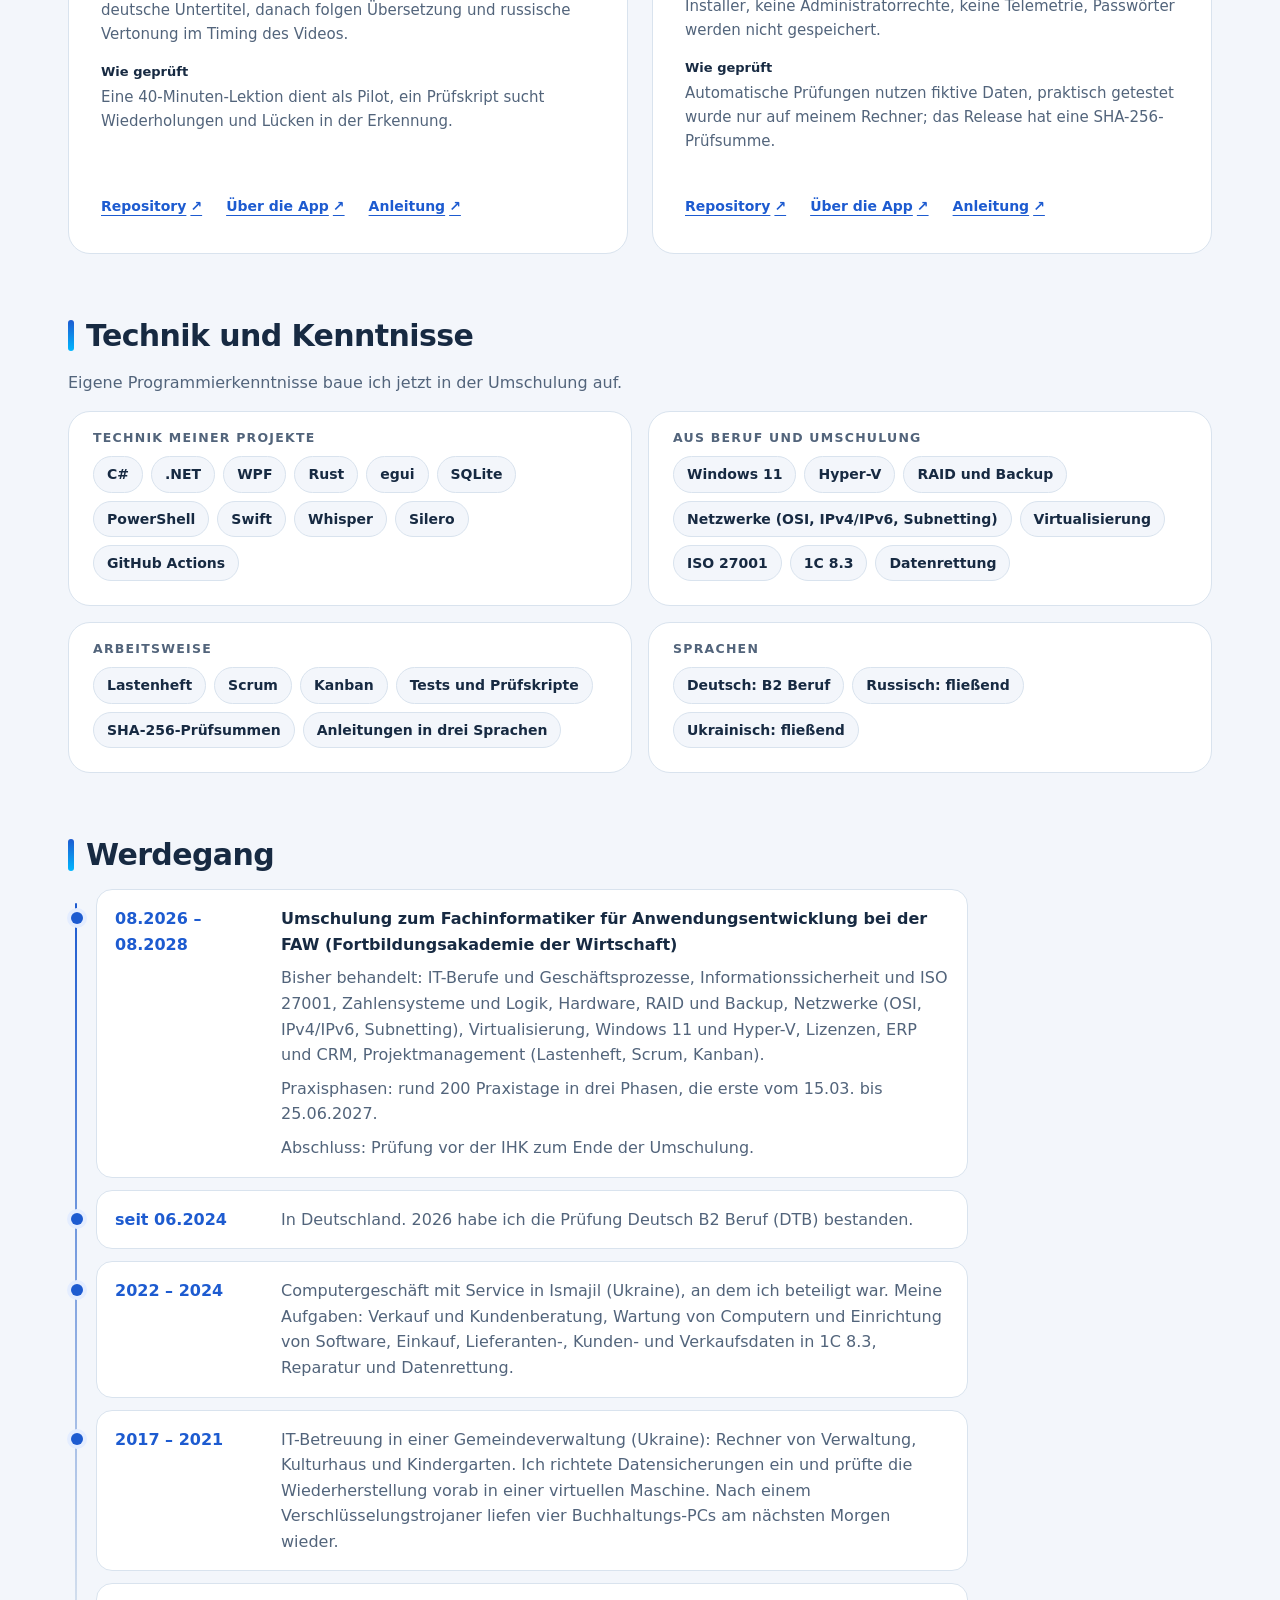
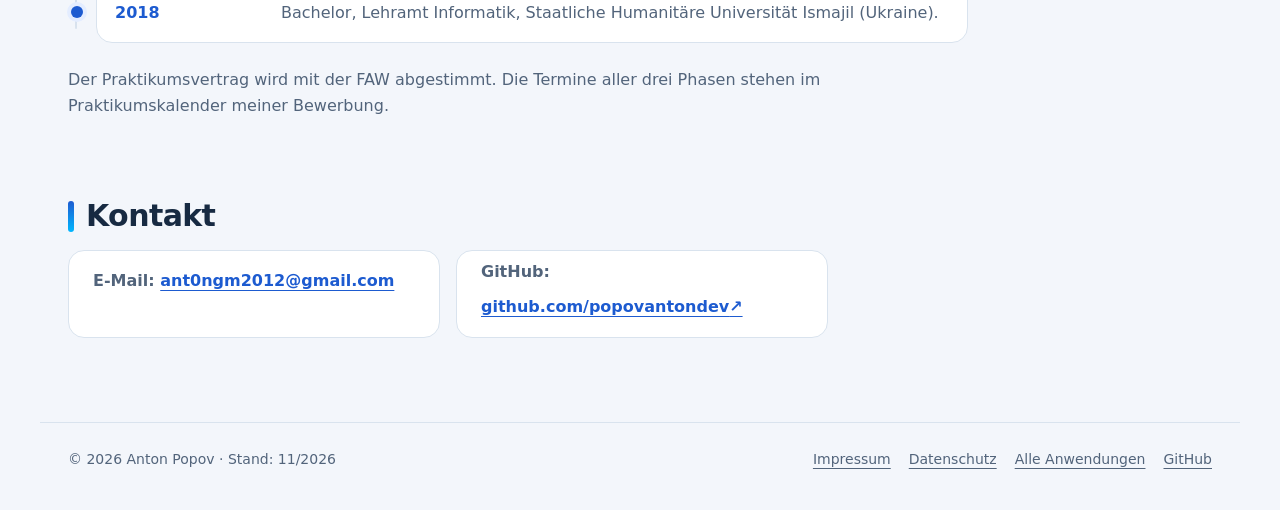
==== commit 53d481dc: "Profile: whole laptops in the phone hero, mini piano with finger-sized keys Hero (<= 700 px): the st" ====
--- a/about-de.html
+++ b/about-de.html
@@ -11,7 +11,7 @@
 <script src="assets/kit/kit-theme.js"></script>
 <link rel="stylesheet" href="assets/kit/kit.css?v=2026.11.06-3">
 <link rel="stylesheet" href="assets/about.css?v=ab-2026.11.06-5">
-<link rel="stylesheet" href="assets/about-piano/piano.css?v=ab-2026.11.06-1">
+<link rel="stylesheet" href="assets/about-piano/piano.css?v=ab-2026.11.16-1">
 <script src="assets/kit/programs.js?v=2026.11.06-3" defer></script>
 <script src="assets/kit/kit.js?v=2026.11.06-3" defer></script>
 </head>
@@ -320,6 +320,6 @@
 </footer>
 <script src="assets/about-motion.js?v=ab-2026.11.06-3" defer></script>
 <script src="assets/peak-demo.js?v=ab-2026.11.06-5" defer></script>
-<script src="assets/about-piano/piano.js?v=ab-2026.11.08-1" defer></script>
+<script src="assets/about-piano/piano.js?v=ab-2026.11.16-1" defer></script>
 </body>
 </html>
--- a/assets/kit/kit.css
+++ b/assets/kit/kit.css
@@ -124,6 +124,7 @@
 .ppk-live::before{content:"";width:10px;height:10px;border-radius:50%;background:var(--ppk-ok);box-shadow:0 0 0 0 rgba(22,163,74,.55);animation:ppk-pulse 2s infinite}
 @keyframes ppk-pulse{70%{box-shadow:0 0 0 10px rgba(22,163,74,0)}100%{box-shadow:0 0 0 0 rgba(22,163,74,0)}}
 .ppk-checks{display:grid;gap:8px;margin:0;padding:0;list-style:none;font-size:15px}
+.ppk-checks li{overflow-wrap:anywhere}
 .ppk-checks li::before{content:"\2713";margin-right:8px;color:var(--ppk-ok);font-weight:800}
 
 /* ---------- steps ---------- */
@@ -226,18 +227,47 @@
   .ppk-pfoot{display:none}
   .ppk-overlay{padding-top:8vh}
 }
-@media (max-width:520px){
-  .ppk-nav{flex-wrap:wrap;row-gap:6px}
-  .ppk-nav::after{content:"";order:4;flex-basis:100%;height:0}
-  .ppk-brand{order:1;margin-right:auto}
+/* Phones: touch targets 44 px, the header is two full rows (name + theme + GitHub, then [back] search + language switch that fills the rest),
+   it scrolls away with the page instead of sticking (two rows would eat a seventh of the screen), long names wrap instead of being cut. */
+@media (max-width:640px){
+  .ppk-icon-btn{width:44px;height:44px}
+  .ppk-search-btn{width:44px;min-height:44px}
+  .ppk-back{width:44px;min-height:44px}
+  .ppk-langs a{min-width:40px;min-height:40px}
+  .ppk-brand{min-height:44px}
+  .ppk-tabs button{min-height:44px}
+  .ppk-pill{min-height:40px;font-size:13px;flex-wrap:wrap;row-gap:2px;border-radius:20px}
+  .ppk-pill .ppk-more{white-space:normal}
+  .ppk-field small{font-size:12px}
+  .ppk-pill .ppk-new{font-size:12px}
+  .ppk-footer a{display:inline-flex;align-items:center;justify-content:center;min-height:40px;min-width:44px}
+  /* Guide table of contents and disclosure rows: finger-sized rows (guides with their own class names carry the same rule in their own CSS) */
+  .ppk-page .ppk-contents a{display:inline-flex;align-items:center;min-height:44px;min-width:44px}
+  .ppk-page details>summary{padding-block:11px}
+  .ppk-pclose{min-width:44px;min-height:44px;margin-right:6px;font-size:13px}
+  .ppk-chip{font-size:12px}
+}
+@media (max-width:560px){
+  .ppk-nav-wrap{position:static}
+  .ppk-nav{flex-wrap:wrap;row-gap:8px;gap:8px}
+  .ppk-nav::after{content:"";order:4;flex-basis:100%;height:0;margin:-8px 0 0}
+  .ppk-brand{order:1;flex:1 1 0;min-width:0;white-space:normal;font-size:16px;line-height:1.15}
+  .ppk-brand>span{overflow:visible;text-overflow:clip}
   .ppk-theme-btn{order:2}
   .ppk-gh-btn{order:3}
-  .ppk-back{order:5}
-  .ppk-search-btn{order:6;margin-left:auto}
-  .ppk-langs{order:7}
+  .ppk-back{order:5;width:auto;padding:0 6px 0 0;font-size:14px;justify-content:flex-start}
+  .ppk-back::before{content:none}
+  .ppk-search-btn{order:6}
+  .ppk-nav:not(:has(.ppk-langs)) .ppk-search-btn{order:2}
+  .ppk-langs{order:7;flex:1 1 0;min-width:0;padding:2px}
+  .ppk-langs a{flex:1 1 0}
   .ppk-spacer{display:none}
   .ppk-floating .ppk-nav{border-radius:26px;padding:8px 10px}
   .ppk-tile{padding:18px}
+}
+@media (max-width:359px){
+  .ppk-back{font-size:0;width:44px;padding:0;justify-content:center}
+  .ppk-back::before{content:"\2190";font-size:20px}
 }
 
 @media (prefers-reduced-motion:reduce){
--- a/assets/about-piano/piano.css
+++ b/assets/about-piano/piano.css
@@ -15,7 +15,7 @@
 }
 .pk-head { display: flex; align-items: center; justify-content: space-between; gap: 12px; flex-wrap: wrap; margin: 0 0 14px; }
 .pk-titles { display: grid; gap: 2px; min-width: 0; }
-.pk-eyebrow { color: #dfb87c; font-size: 10px; font-weight: 600; letter-spacing: 0.22em; line-height: 1.2; text-transform: uppercase; }
+.pk-eyebrow { color: #dfb87c; font-size: 12px; font-weight: 600; letter-spacing: 0.22em; line-height: 1.2; text-transform: uppercase; }
 .pk-name { font: 600 21px/1.2 Georgia, "Times New Roman", serif; color: #f4ead6; }
 .pk-tools { display: flex; align-items: center; gap: 8px; }
 .pk-tag {
@@ -128,8 +128,8 @@
 .pk:focus-visible { outline: 3px solid #ff8a20; outline-offset: -3px; z-index: 3; }
 .pk-label, .pk-mark { position: absolute; left: 0; right: 0; z-index: 3; text-align: center; pointer-events: none; line-height: 1; }
 .pk-label { bottom: 14px; font-size: clamp(11px, 1.1vw, 13px); font-weight: 650; }
-.pk-black .pk-label { font-size: 10px; font-weight: 600; }
-.pk-mark { bottom: 32px; font-size: 10px; font-weight: 700; color: #8a6a2f; letter-spacing: -0.01em; }
+.pk-black .pk-label { font-size: 12px; font-weight: 600; }
+.pk-mark { bottom: 32px; font-size: 12px; font-weight: 700; color: #8a6a2f; letter-spacing: -0.01em; }
 .pk-white.is-active .pk-mark { color: #5a3d10; }
 .pk-status { margin: 12px 0 0; min-height: 1.5em; color: #bfb39b; font-size: 13.5px; }
 
@@ -143,9 +143,9 @@
 @media (max-width: 520px) {
   .pk-studio { padding: 14px 10px 12px; border-radius: 18px; }
   .pk-board { height: 132px; }
-  .pk-label { bottom: 10px; font-size: 10px; }
-  .pk-black .pk-label { font-size: 9px; }
-  .pk-mark { bottom: 26px; font-size: 9px; }
+  .pk-label { bottom: 10px; font-size: 12px; }
+  .pk-black .pk-label { font-size: 12px; }
+  .pk-mark { bottom: 28px; font-size: 12px; letter-spacing: -0.06em; }
 }
 @media (prefers-reduced-motion: reduce) {
   .pk-link { transition: none; }
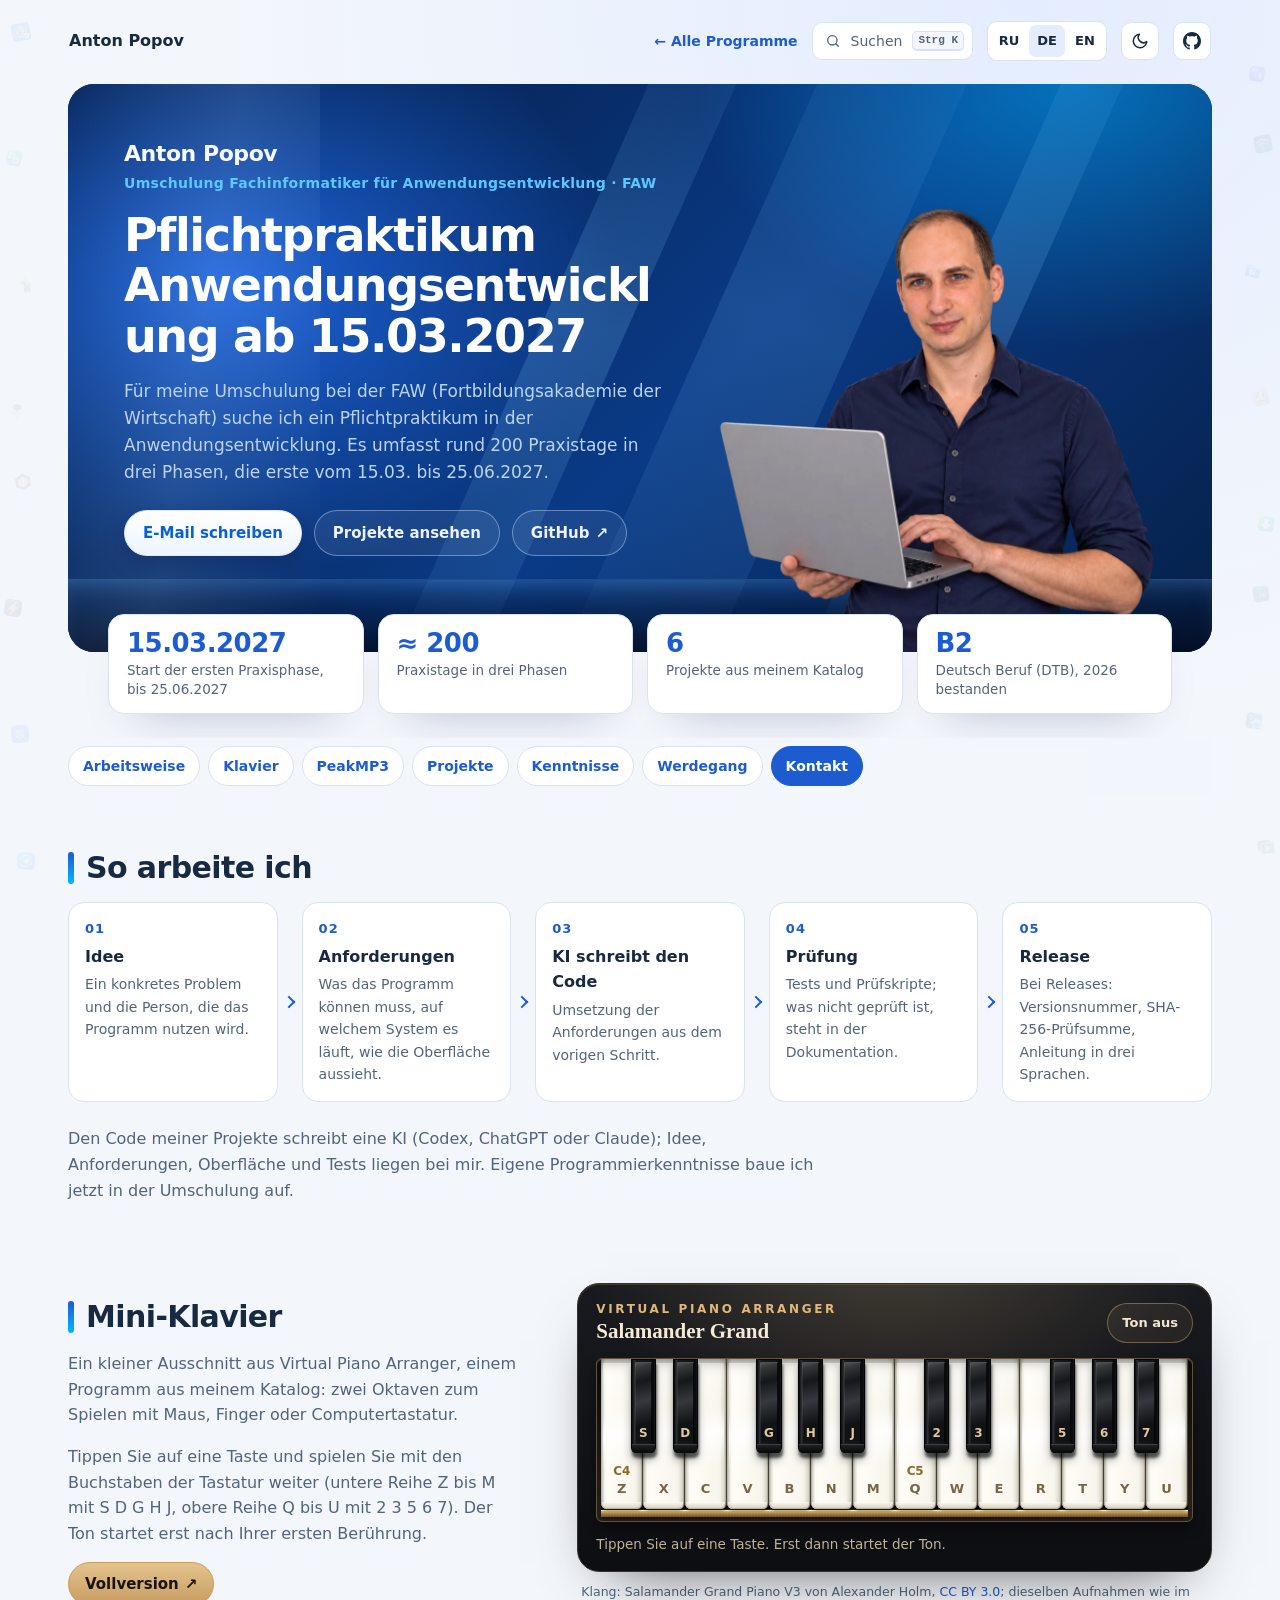
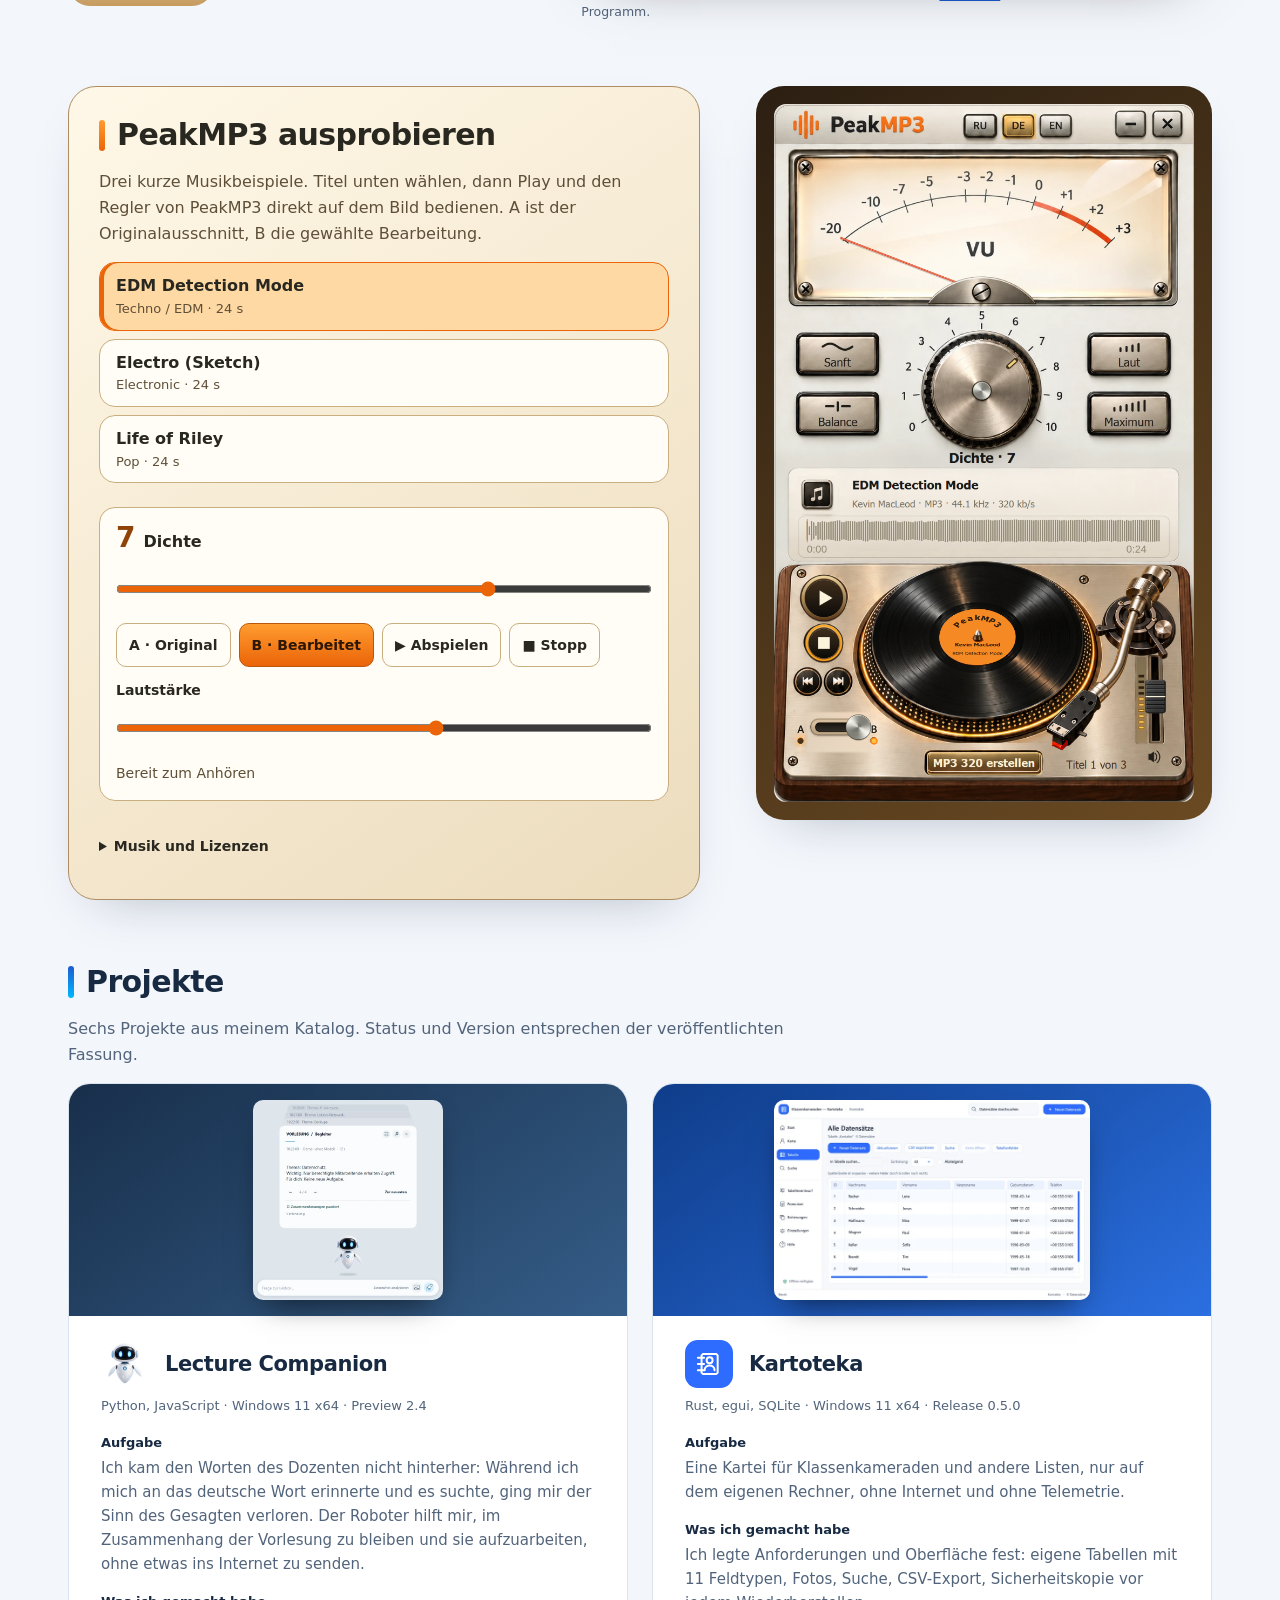
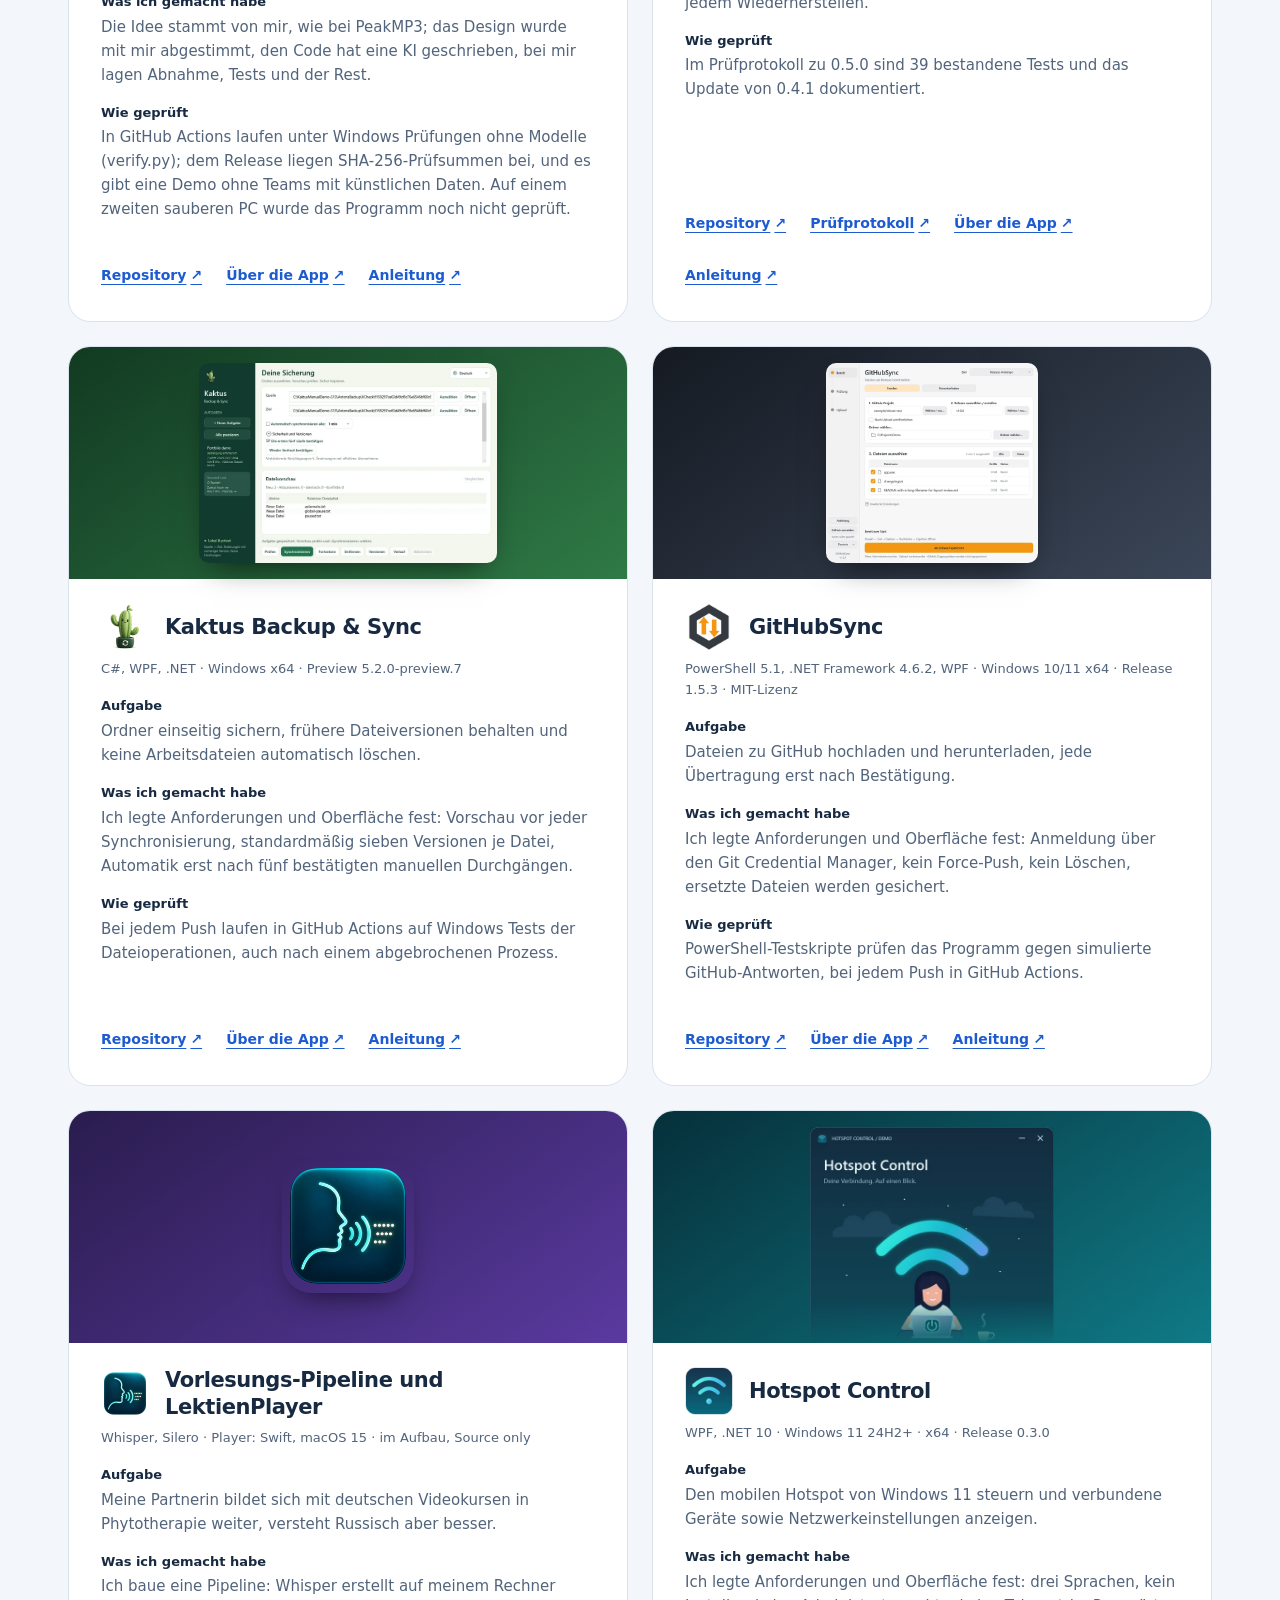
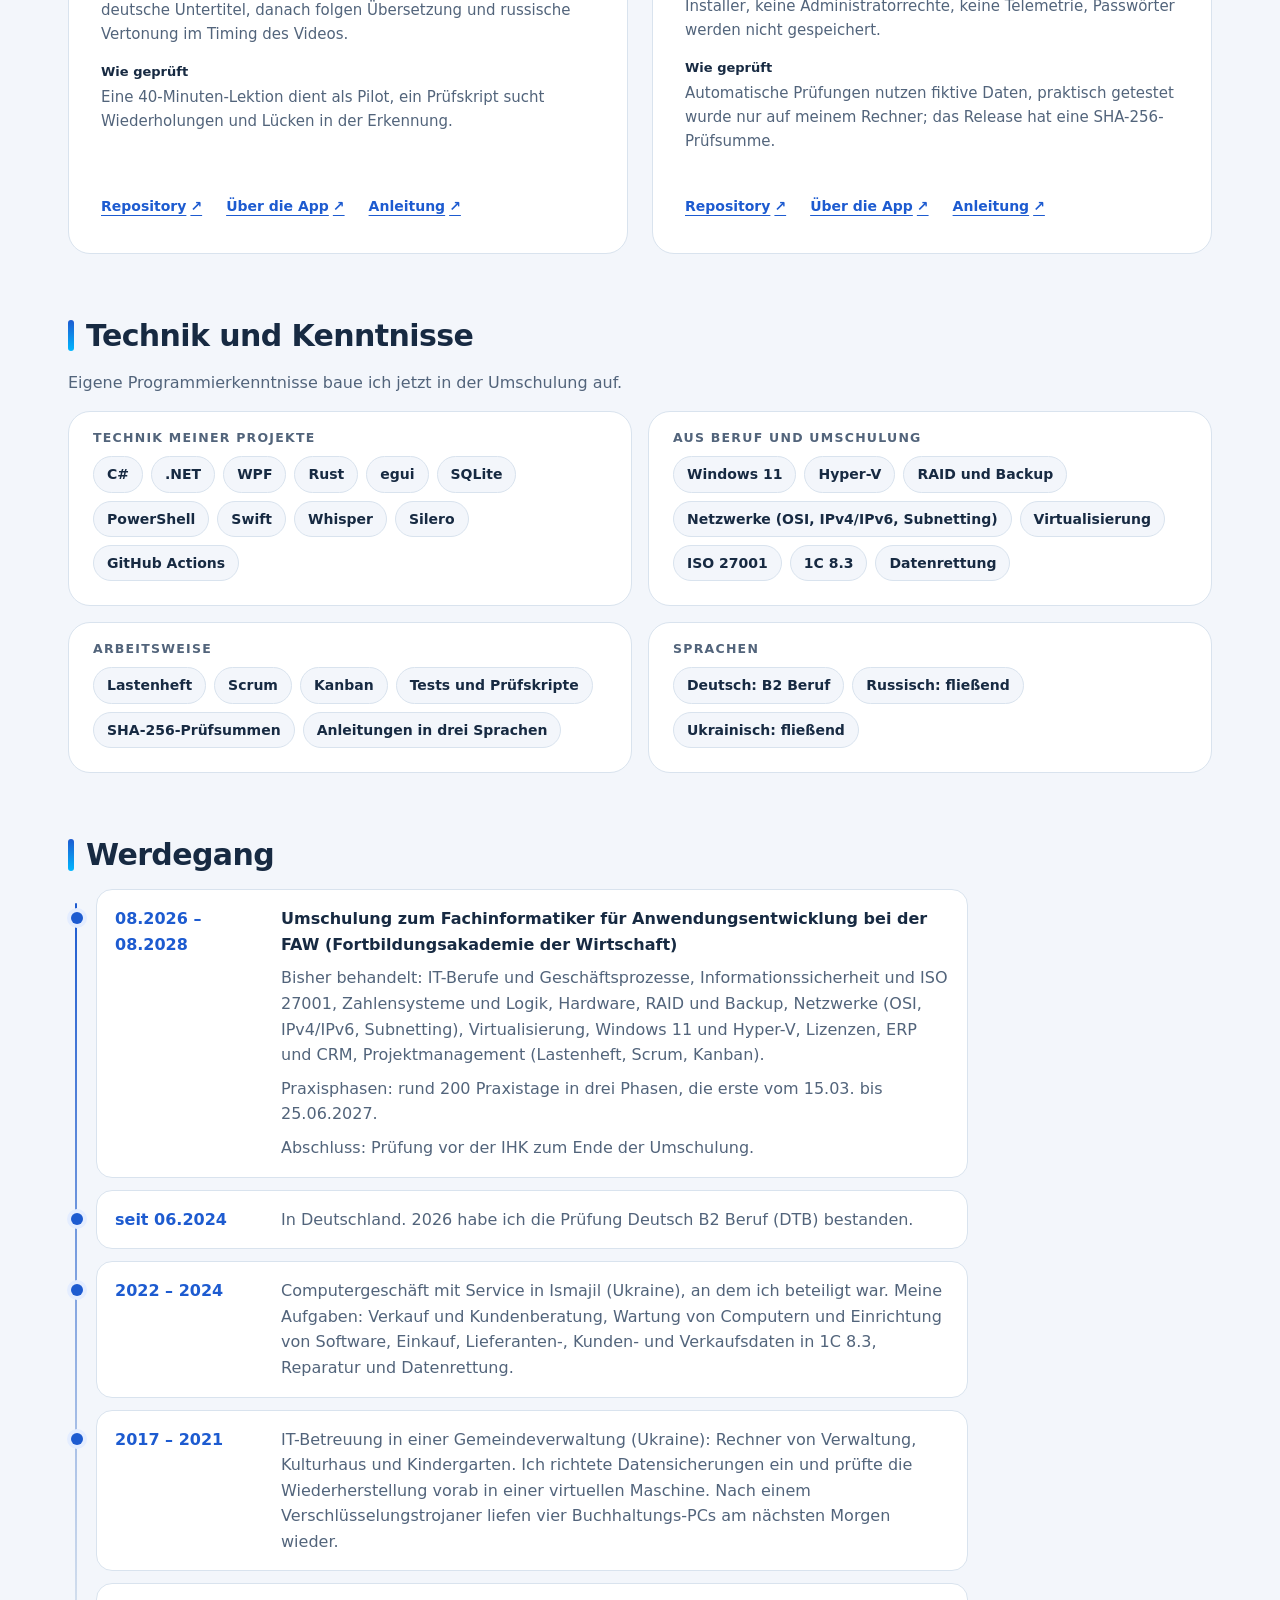
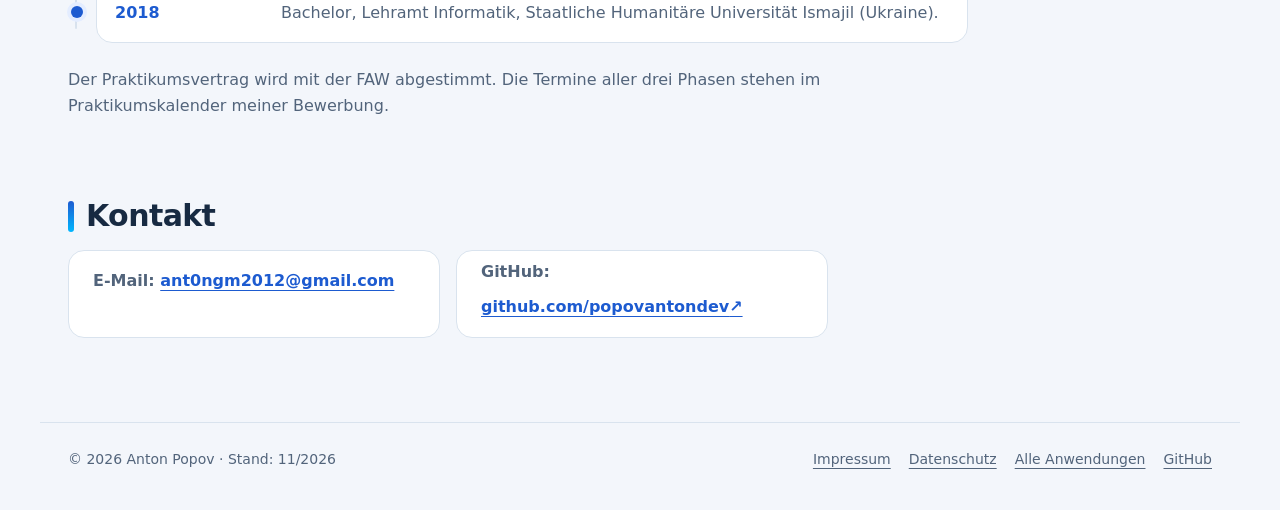
==== commit a10b41a3: "Unlock the about-page mini piano sound on iOS and hide keyboard hints on touch The audio context is " ====
--- a/about-de.html
+++ b/about-de.html
@@ -11,7 +11,7 @@
 <script src="assets/kit/kit-theme.js"></script>
 <link rel="stylesheet" href="assets/kit/kit.css?v=2026.11.06-3">
 <link rel="stylesheet" href="assets/about.css?v=ab-2026.11.06-5">
-<link rel="stylesheet" href="assets/about-piano/piano.css?v=ab-2026.11.16-1">
+<link rel="stylesheet" href="assets/about-piano/piano.css?v=ab-2026.11.16-2">
 <script src="assets/kit/programs.js?v=2026.11.06-3" defer></script>
 <script src="assets/kit/kit.js?v=2026.11.06-3" defer></script>
 </head>
@@ -320,6 +320,6 @@
 </footer>
 <script src="assets/about-motion.js?v=ab-2026.11.06-3" defer></script>
 <script src="assets/peak-demo.js?v=ab-2026.11.06-5" defer></script>
-<script src="assets/about-piano/piano.js?v=ab-2026.11.16-1" defer></script>
+<script src="assets/about-piano/piano.js?v=ab-2026.11.16-2" defer></script>
 </body>
 </html>
--- a/assets/about-piano/piano.css
+++ b/assets/about-piano/piano.css
@@ -32,6 +32,8 @@
 }
 .pk-tag::before { content: ""; width: 7px; height: 7px; border-radius: 50%; background: #e5c38d; box-shadow: 0 0 8px 1px rgba(229, 195, 141, 0.7); }
 .is-armed .pk-tag { display: inline-flex; }
+.is-touch .pk-tag { display: none; }
+.is-touch .pk:focus-visible { outline: none; }
 .pk-mute {
   min-height: 40px;
   padding: 6px 14px;
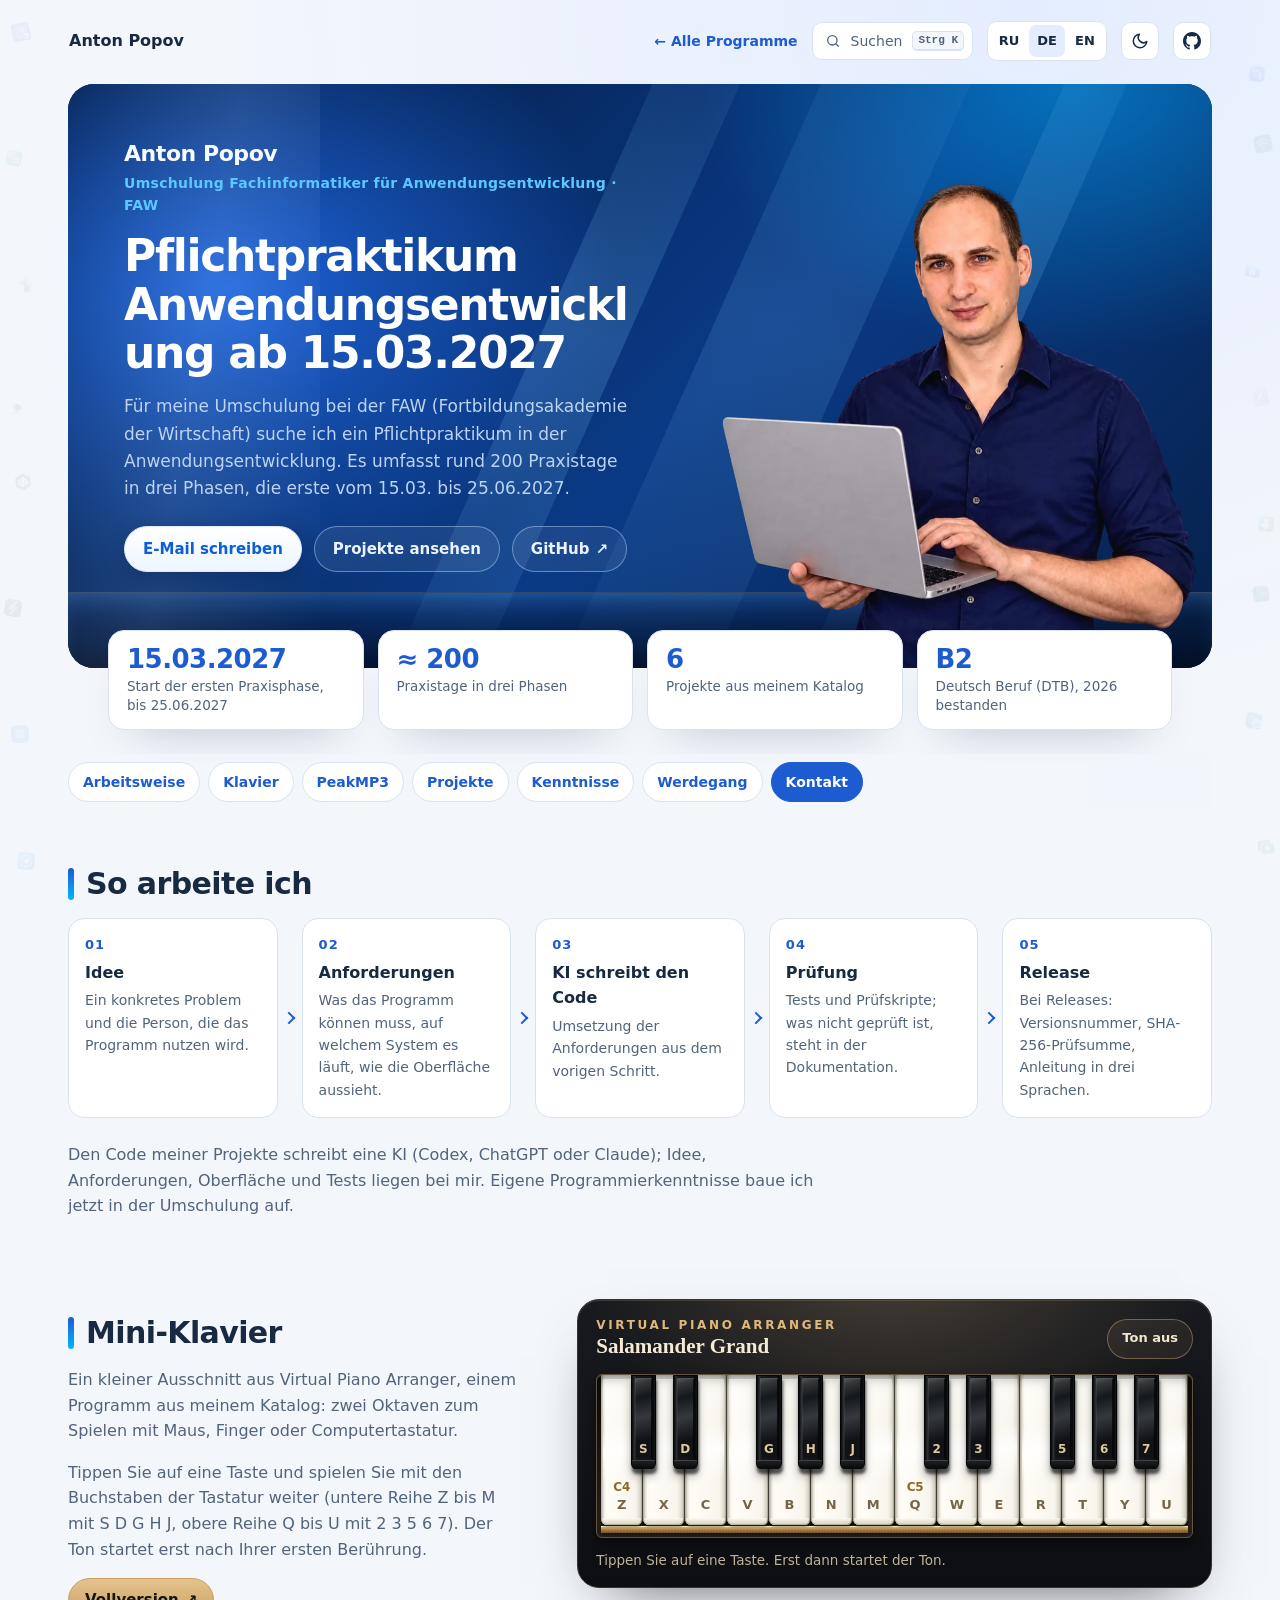
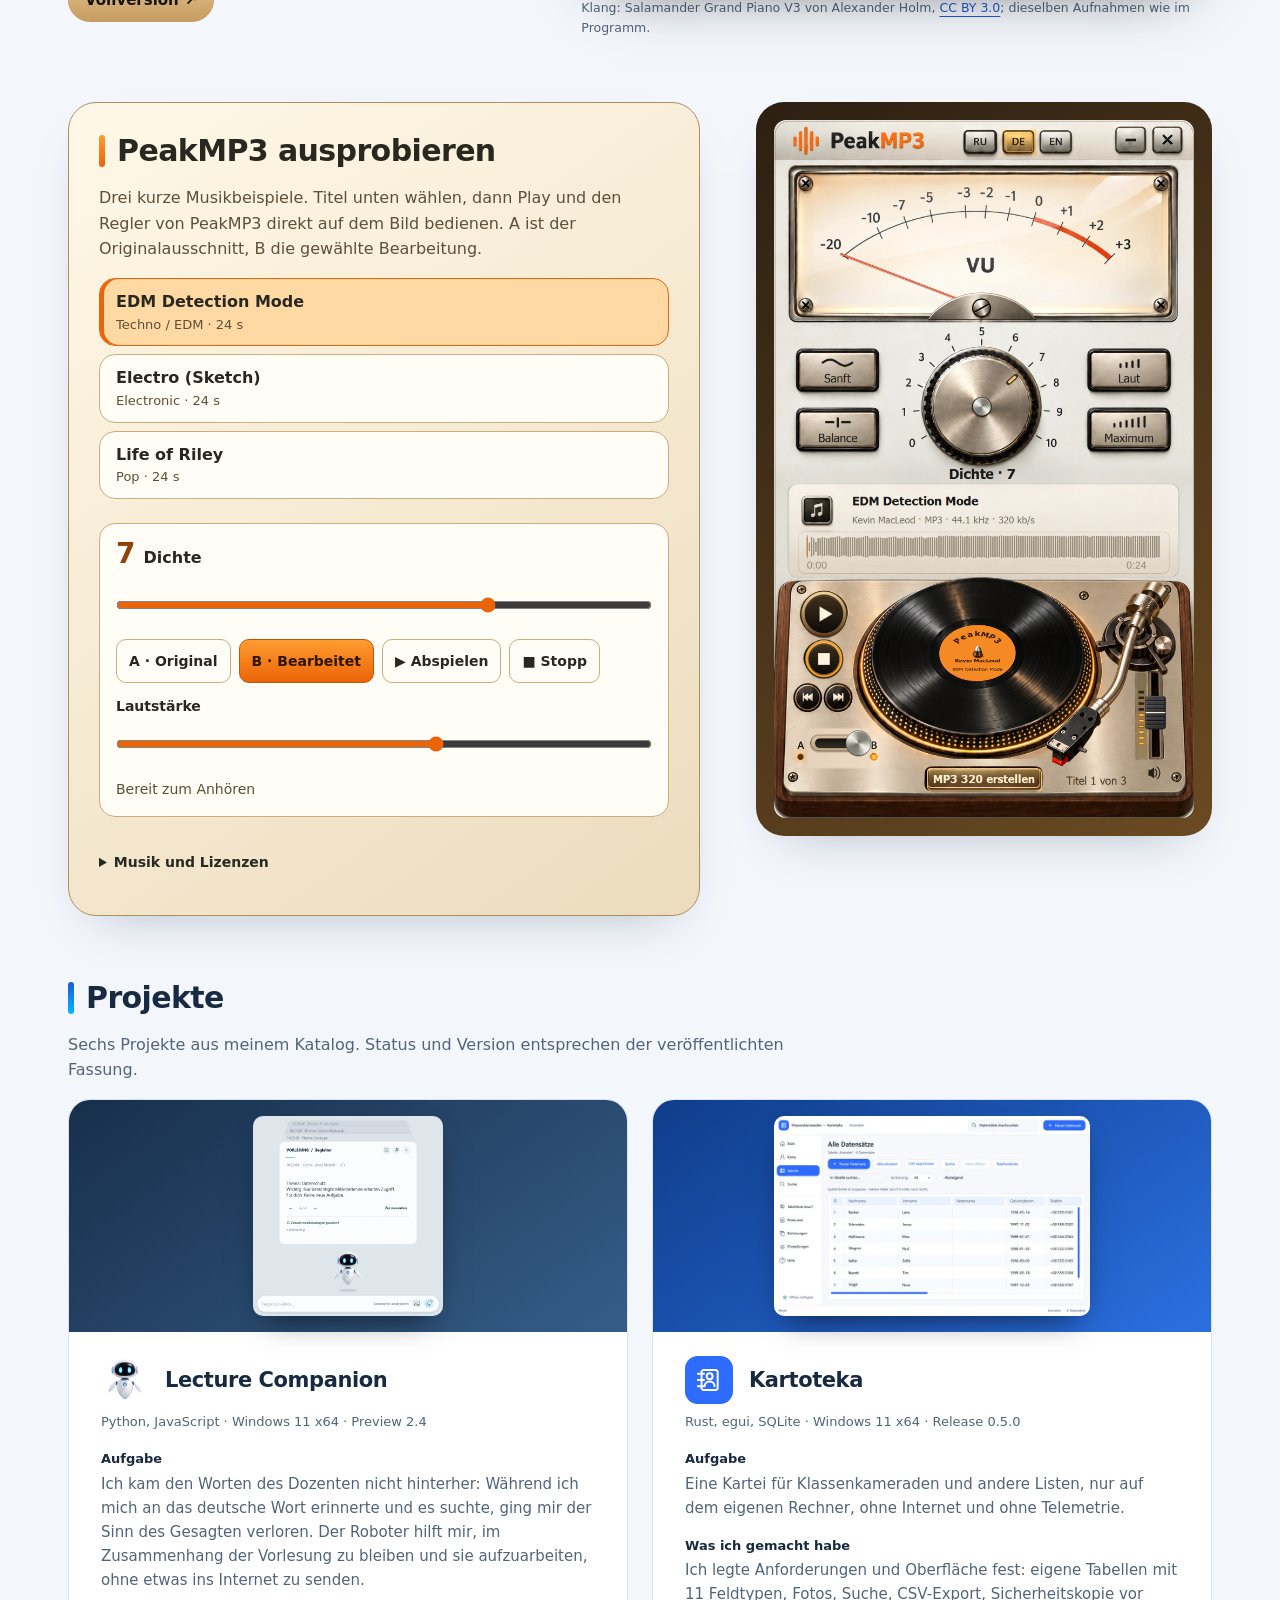
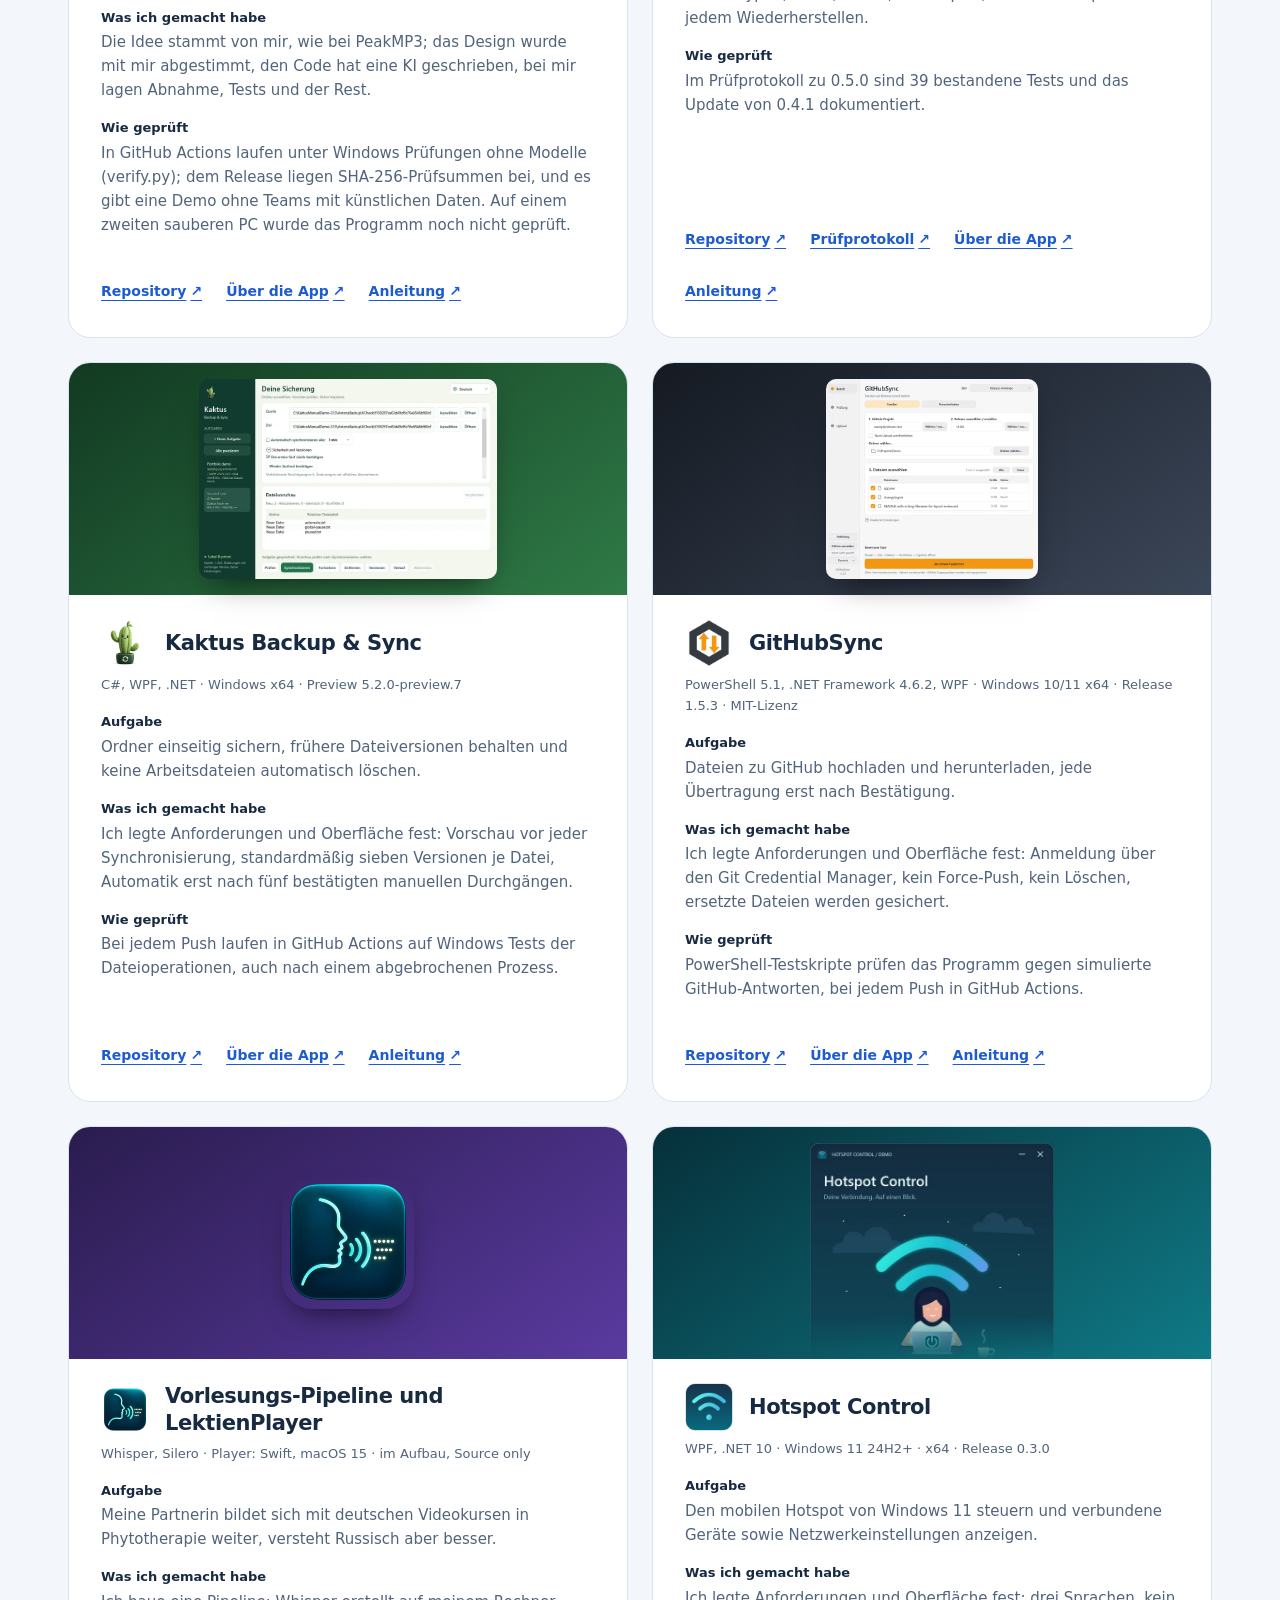
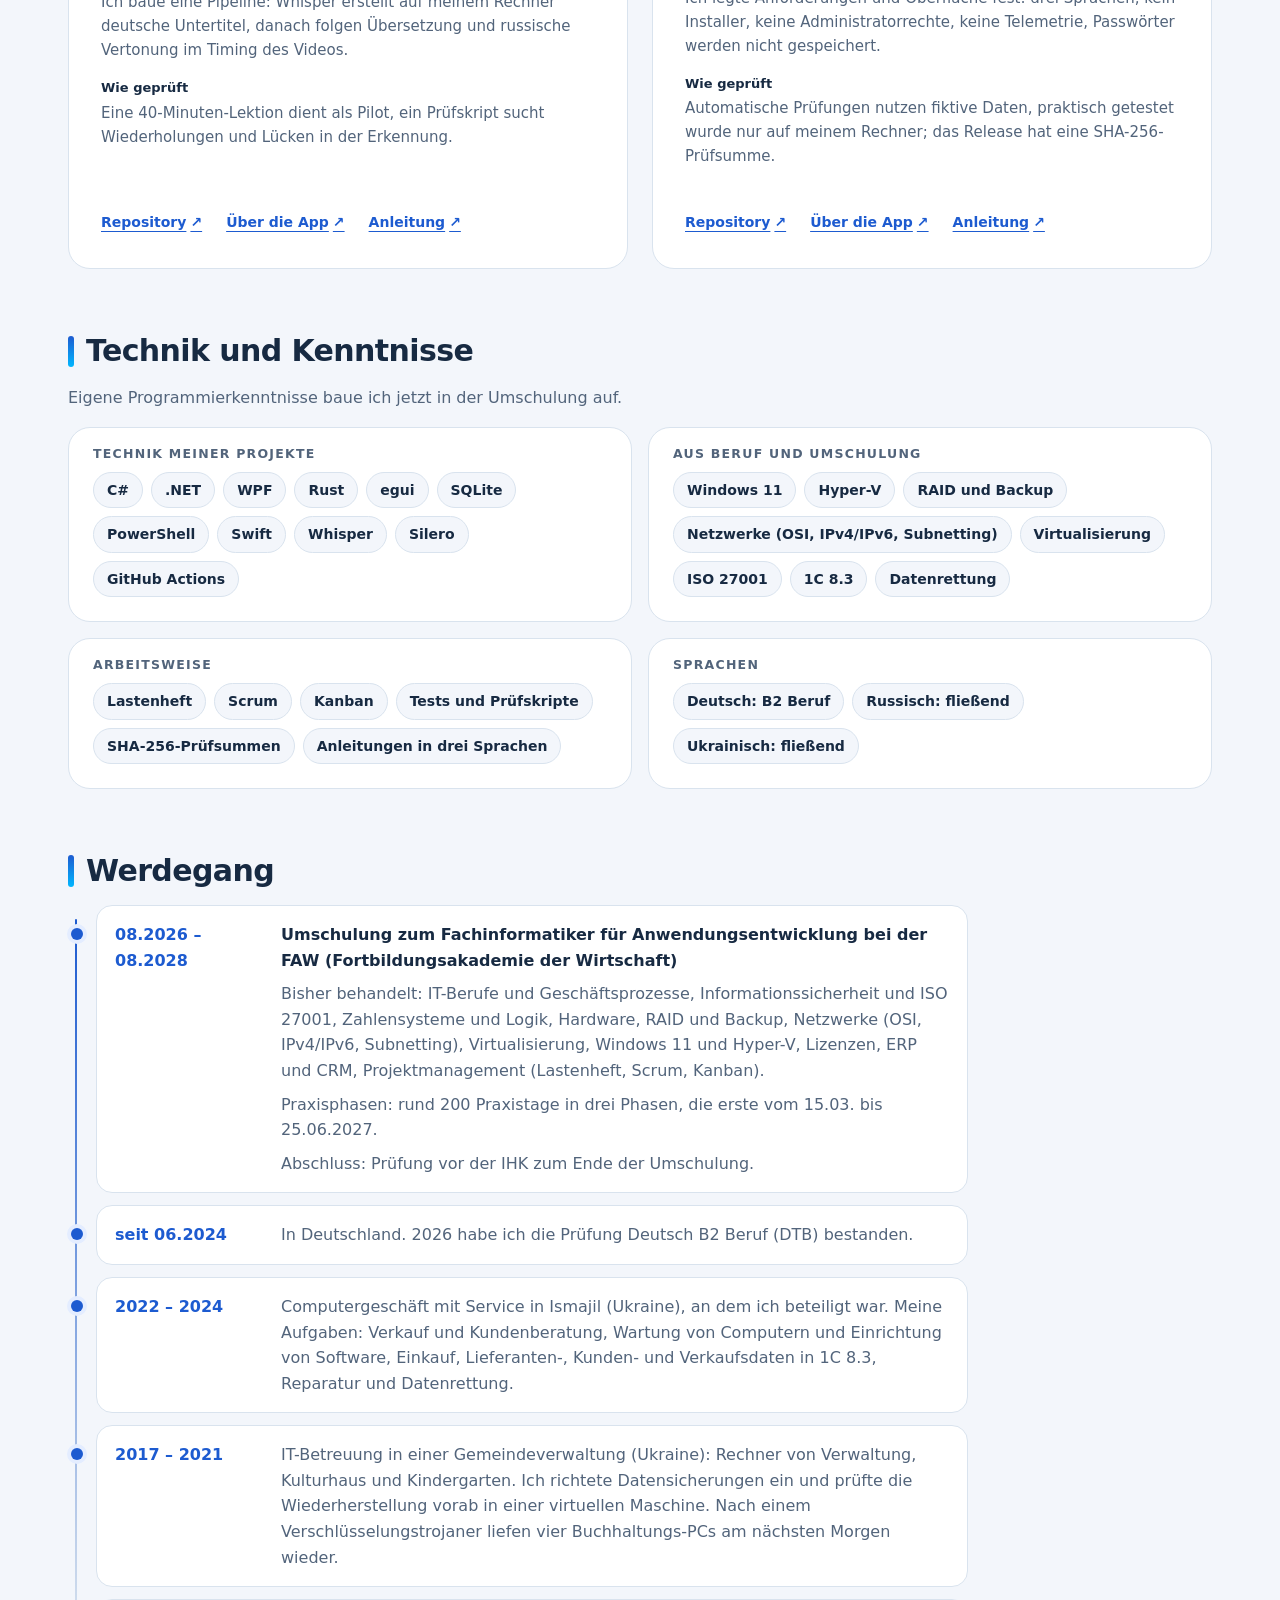
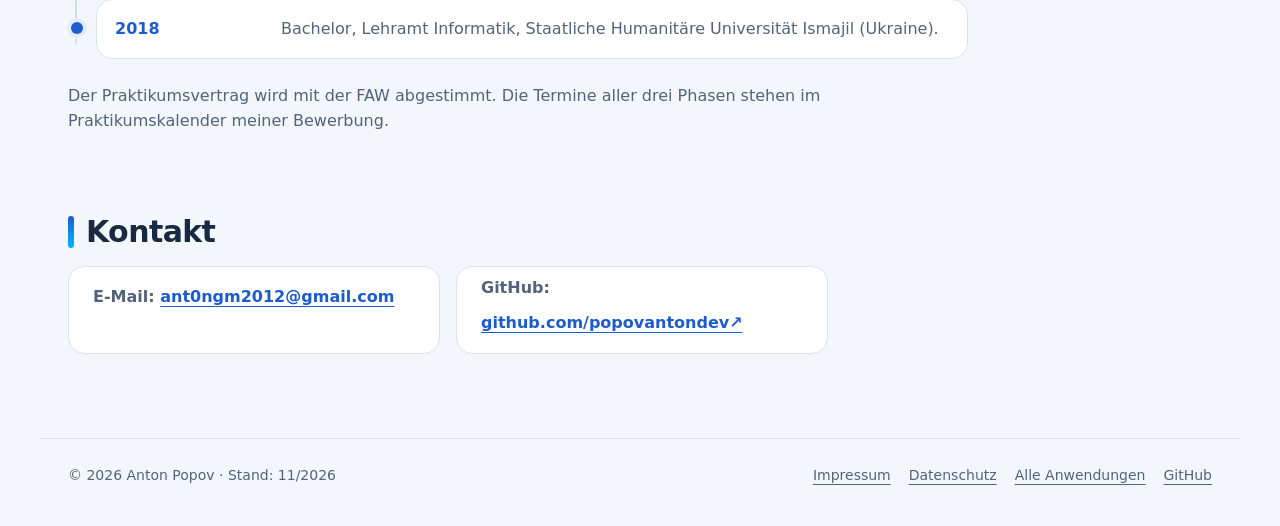
==== commit 2258bb5a: "About page: portrait about twice as large on tablets and sideways phones (701-1000px), paragraph and" ====
--- a/about-de.html
+++ b/about-de.html
@@ -9,11 +9,11 @@
 <meta name="theme-color" content="#0c131b" media="(prefers-color-scheme: dark)">
 <title>Anton Popov — Über mich</title>
 <script src="assets/kit/kit-theme.js"></script>
-<link rel="stylesheet" href="assets/kit/kit.css?v=2026.11.06-3">
+<link rel="stylesheet" href="assets/kit/kit.css?v=2026.11.16-1">
 <link rel="stylesheet" href="assets/about.css?v=ab-2026.11.06-5">
-<link rel="stylesheet" href="assets/about-piano/piano.css?v=ab-2026.11.16-2">
-<script src="assets/kit/programs.js?v=2026.11.06-3" defer></script>
-<script src="assets/kit/kit.js?v=2026.11.06-3" defer></script>
+<link rel="stylesheet" href="assets/about-piano/piano.css?v=ab-2026.11.16-3">
+<script src="assets/kit/programs.js?v=2026.11.16-1" defer></script>
+<script src="assets/kit/kit.js?v=2026.11.16-1" defer></script>
 </head>
 <body class="ppk-page">
 <a class="ppk-skip" href="#main">Zum Inhalt</a>
@@ -34,9 +34,11 @@
   <div class="ab-scene" aria-hidden="true"><i class="ab-ray ab-ray-1"></i><i class="ab-ray ab-ray-2"></i><i class="ab-ray ab-ray-3"></i><i class="ab-glass"></i></div>
   <div class="ab-hero-grid">
     <div class="ab-hero-copy">
-      <p class="ab-name">Anton Popov</p>
-      <p class="ab-role">Umschulung Fachinformatiker für Anwendungsentwicklung · FAW</p>
-      <h1>Pflichtpraktikum Anwendungsentwicklung ab 15.03.2027</h1>
+      <div class="ab-hero-head">
+        <p class="ab-name">Anton Popov</p>
+        <p class="ab-role">Umschulung Fachinformatiker für Anwendungsentwicklung · FAW</p>
+        <h1>Pflichtpraktikum Anwendungsentwicklung ab 15.03.2027</h1>
+      </div>
       <p class="ab-lead">Für meine Umschulung bei der FAW (Fortbildungsakademie der Wirtschaft) suche ich ein Pflichtpraktikum in der Anwendungsentwicklung. Es umfasst rund 200 Praxistage in drei Phasen, die erste vom 15.03. bis 25.06.2027.</p>
       <div class="ab-actions">
         <a class="ab-btn ab-btn-primary" href="mailto:ant0ngm2012@gmail.com">E-Mail schreiben</a>
@@ -62,8 +64,8 @@
 <section class="block ab-piano ppk-reveal" id="piano" data-lang="de">
   <div class="ab-piano-copy">
     <h2>Mini-Klavier</h2>
-    <p>Ein kleiner Ausschnitt aus Virtual Piano Arranger, einem Programm aus meinem Katalog: zwei Oktaven zum Spielen mit Maus, Finger oder Computertastatur.</p>
-    <p class="pk-hint">Tippen Sie auf eine Taste und spielen Sie mit den Buchstaben der Tastatur weiter (untere Reihe Z bis M mit S D G H J, obere Reihe Q bis U mit 2 3 5 6 7). Der Ton startet erst nach Ihrer ersten Berührung.</p>
+    <p>Ein kleiner Ausschnitt aus Virtual Piano Arranger, einem Programm aus meinem Katalog<span class="pk-only-wide">: zwei Oktaven zum Spielen mit Maus, Finger oder Computertastatur.</span><span class="pk-only-narrow">. Auf einem schmalen Bildschirm ist nur ein Teil der Klaviatur zu sehen: Spielen Sie mit dem Finger.</span></p>
+    <p class="pk-hint"><span class="pk-only-wide">Tippen Sie auf eine Taste und spielen Sie mit den Buchstaben der Tastatur weiter (untere Reihe Z bis M mit S D G H J, obere Reihe Q bis U mit 2 3 5 6 7). Der Ton startet erst nach Ihrer ersten Berührung.</span><span class="pk-only-narrow">Tippen Sie auf eine Taste: Der Ton startet erst nach Ihrer ersten Berührung. Sie können auch mit dem Finger über die Tasten gleiten.</span></p>
     <a class="pk-link" href="https://popovantondev.github.io/VirtualPianoArranger/play-de.html">Vollversion <span aria-hidden="true">↗</span></a>
   </div>
   <div class="ab-piano-stage">
@@ -78,7 +80,7 @@
     </div>
     <p class="pk-credit">Klang: Salamander Grand Piano V3 von Alexander Holm, <a href="https://creativecommons.org/licenses/by/3.0/">CC BY 3.0</a>; dieselben Aufnahmen wie im Programm.</p>
   </div>
-  <script type="application/json" id="piano-strings">{"notes": ["C", "Cis", "D", "Dis", "E", "F", "Fis", "G", "Gis", "A", "Ais", "H"], "aria": "Mini-Klavier, zwei Oktaven von C4 bis H5", "loading": "Klavierklang wird geladen…", "ready": "Klavierklang geladen", "error": "Klavierklang nicht geladen, es klingt ein einfacher Ton.", "mute": "Ton aus", "unmute": "Ton an", "silent": "Ton ist aus.", "idle": "Tippen Sie auf eine Taste. Erst dann startet der Ton.", "armed": "Tastatur aktiv"}</script>
+  <script type="application/json" id="piano-strings">{"notes": ["C", "Cis", "D", "Dis", "E", "F", "Fis", "G", "Gis", "A", "Ais", "H"], "aria": "Mini-Klavier, zwei Oktaven von C4 bis H5", "ariaNarrow": "Mini-Klavier, ein Teil der Klaviatur ab C4", "loading": "Klavierklang wird geladen…", "ready": "Klavierklang geladen", "error": "Klavierklang nicht geladen, es klingt ein einfacher Ton.", "mute": "Ton aus", "unmute": "Ton an", "silent": "Ton ist aus.", "idle": "Tippen Sie auf eine Taste. Erst dann startet der Ton.", "armed": "Tastatur aktiv"}</script>
 </section>
 
 <section class="block peak-demo-block ppk-reveal" id="demo" data-lang="de">
@@ -318,8 +320,8 @@
   <span>© 2026 Anton Popov · Stand: 11/2026</span>
   <nav aria-label="Weitere Seiten"><a href="impressum.html">Impressum</a><a href="datenschutz.html">Datenschutz</a><a href="index.html">Alle Anwendungen</a><a href="https://github.com/popovantondev">GitHub</a></nav>
 </footer>
-<script src="assets/about-motion.js?v=ab-2026.11.06-3" defer></script>
-<script src="assets/peak-demo.js?v=ab-2026.11.06-5" defer></script>
-<script src="assets/about-piano/piano.js?v=ab-2026.11.16-2" defer></script>
+<script src="assets/about-motion.js?v=ab-2026.11.16-1" defer></script>
+<script src="assets/peak-demo.js?v=ab-2026.11.16-1" defer></script>
+<script src="assets/about-piano/piano.js?v=ab-2026.11.16-3" defer></script>
 </body>
 </html>
--- a/assets/kit/kit.css
+++ b/assets/kit/kit.css
@@ -290,4 +290,6 @@
 }
 @keyframes ppk-decor-drift{from{transform:translateY(-10px)}to{transform:translateY(10px)}}
 @media print{.ppk-decor{display:none!important}}
-@media (prefers-reduced-motion:reduce){.ppk-decor{transition:none}.ppk-decor-side{animation:none;will-change:auto}}+@media (prefers-reduced-motion:reduce){.ppk-decor{transition:none}.ppk-decor-side{animation:none;will-change:auto}}
+/* very narrow phones: the technology chip goes under the source-code label instead of beside it in two tall blocks */
+@media (max-width:420px){.ppk-btn-gh{flex-wrap:wrap;row-gap:6px}.ppk-btn-gh .ppk-chip{flex:1 0 100%;justify-content:center;text-align:center}}
--- a/assets/about.css
+++ b/assets/about.css
@@ -78,7 +78,8 @@
   overflow: hidden;
   margin: 12px 0 0;
   --ab-pad-b: clamp(70px, 8vw, 96px);
-  padding: clamp(28px, 5vw, 56px) clamp(20px, 5vw, 56px) var(--ab-pad-b);
+  --ab-pad-x: clamp(20px, 5vw, 56px);
+  padding: clamp(28px, 5vw, 56px) var(--ab-pad-x) var(--ab-pad-b);
   border-radius: 26px;
   background: #062048;
   color: #f7fbff;
@@ -113,7 +114,9 @@
   background: linear-gradient(180deg, rgba(8, 28, 66, 0.1), rgba(3, 12, 32, 0.85));
   box-shadow: inset 0 14px 30px -18px rgba(120, 190, 255, 0.45);
 }
-.ab-hero-grid { display: grid; grid-template-columns: minmax(0, 1fr) minmax(240px, 440px); gap: clamp(24px, 4vw, 48px); align-items: center; }
+/* The portrait column takes what the headline leaves: "Anwendungsentwicklung" (about 11.3 x font size wide) must not break, so the column is
+   42vw - 64px up to ~1120px, 96vw - 673px above (headline capped at 44px, card capped at 1144px), at most 480px. */
+.ab-hero-grid { display: grid; grid-template-columns: minmax(0, 1fr) clamp(220px, max(42vw - 64px, 96vw - 673px), 480px); gap: clamp(24px, 4vw, 48px); align-items: center; }
 /* Portrait: transparent cut-out standing in the scene, no frame. Its bottom sits on the hero's lower edge (negative margin eats the hero padding),
    where overflow clips it and the facts strip (z-index 1, overlapping the hero) covers the cut. */
 .ab-portrait {
@@ -124,17 +127,21 @@
   justify-self: end;
   align-self: end;
   margin-bottom: calc(-1 * var(--ab-pad-b));
+  /* Stand further to the right: the figure leaves the column and takes the hero's right padding, down to 14px from the edge
+     (the right sleeve is the widest point of the cut-out and ends at its edge; overflow hidden on .ab-hero clips nothing visible). */
+  margin-right: calc(-1 * (var(--ab-pad-x) - 14px));
   border: 0;
   border-radius: 0;
   box-shadow: none;
   background: none;
 }.ab-hero-copy { min-width: 0; max-width: 680px; }
+.ab-hero-head { display: contents; }   /* name, role, headline: a group only in the 701-1000px layout below */
 .ab-name { margin: 0 0 var(--space-0); font-size: 22px; line-height: 1.25; font-weight: 750; letter-spacing: -0.02em; }
 .ab-role { margin: 0 0 var(--space-2); color: #5cc8ff; font-size: 14px; font-weight: 700; letter-spacing: 0.02em; }
 .ab-hero h1 {
   margin: 0 0 var(--space-2);
   color: #fff;
-  font-size: clamp(30px, 3.9vw, 46px);
+  font-size: clamp(28px, 3.9vw, 44px);
   line-height: 1.1;
   letter-spacing: -0.03em;
   font-weight: 750;
@@ -610,6 +617,18 @@
   #demo, .ab-piano { grid-template-columns: 1fr; }
   .peak-copy { max-width: none; }
 }
+/* Tablets and phones turned sideways (701-1000px): the text no longer sits next to a narrow portrait. Name, role and headline stay at the
+   top left, the portrait (up to 600px) stands on the right behind/after them - its left part above the laptop is transparent, so the headline
+   fits in front of it - and the paragraph and buttons start below, over the faded lower edge of the cut-out. */
+@media (min-width: 701px) and (max-width: 1000px) {
+  .ab-hero { --ab-pw: clamp(300px, 74vw - 88px, 600px); }
+  .ab-hero-grid { grid-template-columns: minmax(0, 1fr); gap: 0; align-items: start; }
+  .ab-hero-copy { display: contents; }
+  .ab-hero-head { display: block; grid-area: 1 / 1; position: relative; z-index: 1; max-width: calc(100% + var(--ab-pad-x) - 30px - 0.59 * var(--ab-pw)); }
+  .ab-portrait { grid-area: 1 / 1; justify-self: end; align-self: start; width: var(--ab-pw); margin-bottom: 0; -webkit-mask-image: linear-gradient(#000 68%, transparent); mask-image: linear-gradient(#000 68%, transparent); }
+  .ab-lead { grid-row: 2; position: relative; z-index: 1; margin-top: calc(-0.1 * var(--ab-pw)); max-width: 680px; }
+  .ab-actions { grid-row: 3; position: relative; z-index: 1; }
+}
 @media (max-width: 820px) {
   .cases, .chip-groups { grid-template-columns: 1fr; }
 }
@@ -617,7 +636,7 @@
   .ab-hero { border-radius: 20px; }
   .ab-hero-grid { grid-template-columns: 1fr; gap: var(--space-3); }
   /* Portrait sits above the text, so its cut would show mid-hero: fade the lower part out. */
-  .ab-portrait { order: -1; justify-self: start; align-self: auto; max-width: 250px; margin-bottom: 0; -webkit-mask-image: linear-gradient(#000 72%, transparent); mask-image: linear-gradient(#000 72%, transparent); }
+  .ab-portrait { order: -1; justify-self: end; align-self: auto; max-width: 250px; margin-bottom: 0; margin-right: calc(-1 * (var(--ab-pad-x) - 34px)); -webkit-mask-image: linear-gradient(#000 72%, transparent); mask-image: linear-gradient(#000 72%, transparent); }
   .ab-name { font-size: 20px; }
   .ab-hero h1 { font-size: 28px; }
   .ab-lead { font-size: 16px; }
@@ -631,6 +650,10 @@
   .timeline li { grid-template-columns: 1fr; gap: var(--space-0); }
   .block { padding-top: var(--space-4); }
   .peak-device { padding: 12px; border-radius: 22px; }
+}
+@media (max-width: 380px) {
+  /* "Anwendungsentwicklung" at 28px is 316px wide, the column at 375 is 303px and at 320 is 248px: the word broke in the middle. */
+  .ab-hero h1 { font-size: clamp(21px, 6.6vw, 28px); }
 }
 
 @media (prefers-reduced-motion: reduce) {
--- a/assets/about-piano/piano.css
+++ b/assets/about-piano/piano.css
@@ -141,6 +141,10 @@
 .pk-credit { margin: 10px 4px 0; font-size: 12.5px; color: var(--ppk-muted); }
 .pk-credit a { color: var(--ppk-accent); }
 .pk-hint { margin: 0 0 var(--space-2, 16px); }
+.pk-only-narrow { display: none; }
+@media (max-width: 520px) { .pk-only-wide { display: none; } .pk-only-narrow { display: inline; } }
+/* a finger has no computer keyboard: no letters on the keys */
+@media (hover: none) and (pointer: coarse) { .pk-label { display: none; } }
 
 @media (max-width: 520px) {
   .pk-studio { padding: 14px 10px 12px; border-radius: 18px; }
